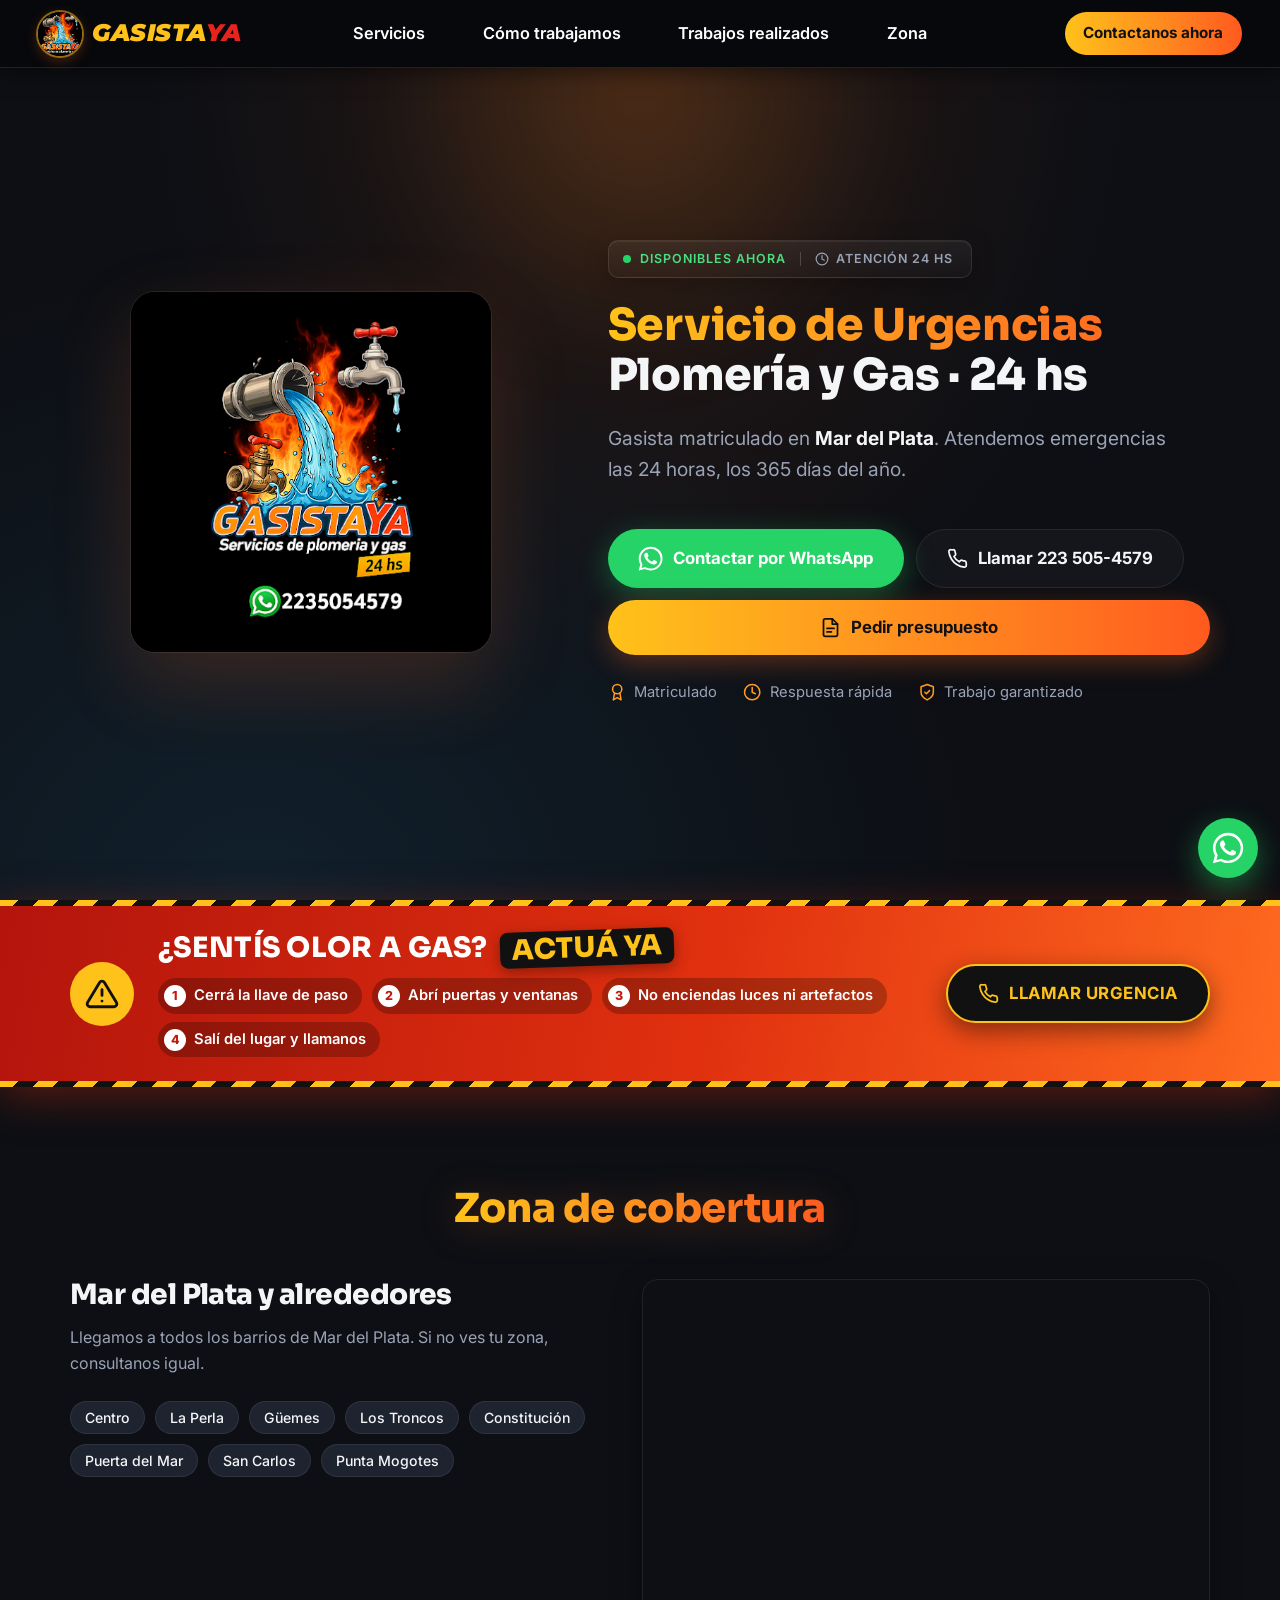
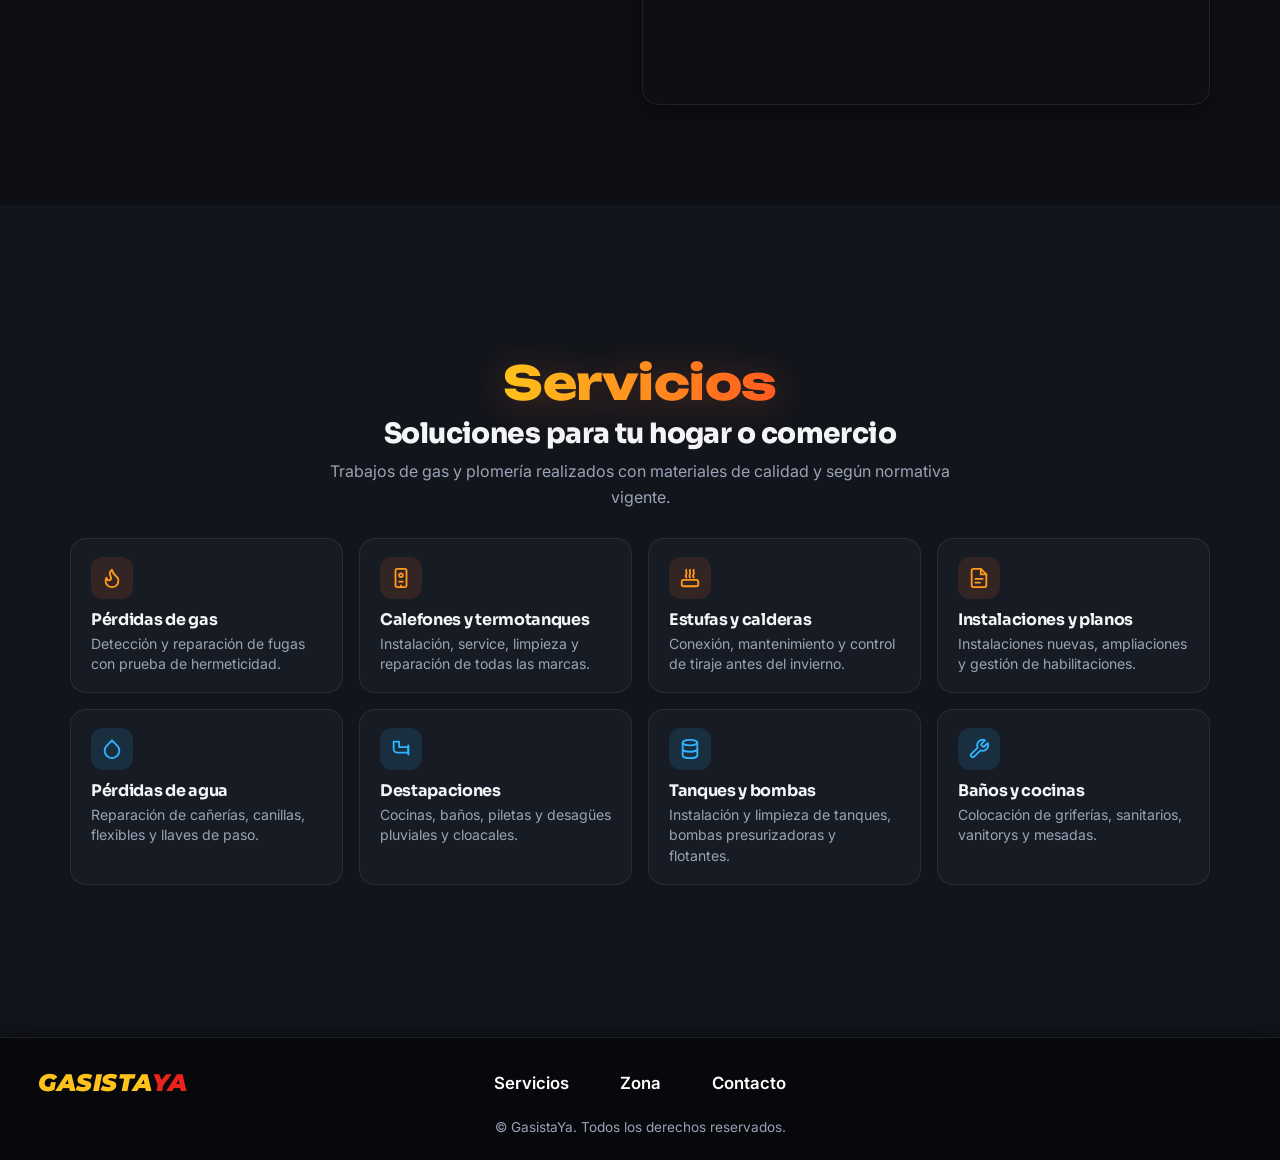
==== index.html @ 78ff7176 "Sitio web de GasistaYa Páginas: inicio, cómo trabajamos, trabajos realizados y presupuesto.  Co-Auth" ====
<!DOCTYPE html>
<html lang="es-AR" class="no-js">
<head>
  <meta charset="UTF-8" />
  <meta name="viewport" content="width=device-width, initial-scale=1.0" />
  <title>GasistaYa · Plomería y Gas 24 hs en Mar del Plata</title>
  <meta name="description" content="GasistaYa: gasista matriculado y plomero de urgencia en Mar del Plata y zona. Atención 24 horas, los 365 días del año. Escribinos por WhatsApp al 223 505-4579." />
  <meta name="theme-color" content="#0d0f14" />

  <!-- Open Graph (vista previa al compartir el link) -->
  <meta property="og:title" content="GasistaYa · Plomería y Gas 24 hs" />
  <meta property="og:description" content="Urgencias de plomería y gas en Mar del Plata. Atención 24 hs." />
  <meta property="og:image" content="logo-gasistaya.webp" />
  <meta property="og:type" content="website" />

  <link rel="icon" type="image/webp" href="logo-gasistaya.webp" />
  <link rel="preconnect" href="https://fonts.googleapis.com" />
  <link rel="preconnect" href="https://fonts.gstatic.com" crossorigin />
  <link href="https://fonts.googleapis.com/css2?family=Inter:wght@400;500;600;700&family=Montserrat:wght@800;900&family=Sora:wght@600;700;800&family=Unbounded:wght@700;800&display=swap" rel="stylesheet" />
  <link rel="stylesheet" href="styles.css" />

  <!-- Datos estructurados para Google (negocio local) -->
  <script type="application/ld+json">
  {
    "@context": "https://schema.org",
    "@type": "Plumber",
    "name": "GasistaYa",
    "description": "Servicios de plomería y gas 24 hs en Mar del Plata y zona.",
    "telephone": "+54 9 223 505-4579",
    "areaServed": "Mar del Plata",
    "address": { "@type": "PostalAddress", "addressLocality": "Mar del Plata", "addressRegion": "Buenos Aires", "addressCountry": "AR" },
    "openingHoursSpecification": {
      "@type": "OpeningHoursSpecification",
      "dayOfWeek": ["Monday","Tuesday","Wednesday","Thursday","Friday","Saturday","Sunday"],
      "opens": "00:00", "closes": "23:59"
    }
  }
  </script>
</head>
<body>

  <!-- ============ HEADER ============ -->
  <header class="header" id="header">
    <div class="header__inner">
      <a href="#inicio" class="brand" aria-label="GasistaYa, ir al inicio">
        <span class="brand__logo"><img src="logo-gasistaya.webp" alt="" width="44" height="44" /></span>
        <span class="brand__name">GASISTA<span>YA</span></span>
      </a>

      <nav class="nav" id="nav" aria-label="Navegación principal">
        <a href="#servicios">Servicios</a>
        <a href="como-trabajamos.html">Cómo trabajamos</a>
        <a href="trabajos-realizados.html">Trabajos realizados</a>
        <a href="#zona">Zona</a>
        <a href="presupuesto.html" class="nav__cta nav__cta--mobile">Contactanos ahora</a>
      </nav>

      <a href="presupuesto.html" class="nav__cta header__cta">Contactanos ahora</a>

      <button class="menu-toggle" id="menuToggle" aria-label="Abrir menú" aria-expanded="false" aria-controls="nav">
        <span></span><span></span><span></span>
      </button>
    </div>
  </header>

  <main>
    <!-- ============ HERO ============ -->
    <section class="hero" id="inicio">
      <div class="hero__glow" aria-hidden="true"></div>
      <div class="container hero__inner">
        <div class="hero__logo">
          <img src="logo-gasistaya.webp" alt="Logo de GasistaYa – Servicios de plomería y gas 24 hs" width="400" height="400"
               onerror="this.parentElement.classList.add('hero__logo--fallback'); this.remove();" />
          <div class="hero__logo-text" aria-hidden="true">GASISTA<span>YA</span><small>Plomería y gas · 24 hs</small></div>
        </div>

        <div class="hero__content">
          <span class="status" id="status">
            <span class="status__live">
              <span class="status__dot"></span>
              <span id="statusText">Disponibles ahora</span>
            </span>
            <span class="status__sep" aria-hidden="true"></span>
            <span class="status__info">
              <svg class="status__icon" viewBox="0 0 24 24" aria-hidden="true"><use href="#i-clock"/></svg>
              <span id="statusSub">Atención 24 hs</span>
            </span>
          </span>

          <h1 class="hero__title">
            <span class="gradient-text">Servicio de Urgencias</span>
            Plomería y Gas · 24 hs
          </h1>

          <p class="hero__subtitle">
            Gasista matriculado en <strong>Mar del Plata</strong>. Atendemos emergencias
            las 24 horas, los 365 días del año.
          </p>

          <div class="hero__actions">
            <a class="btn btn--whatsapp js-wa" data-msg="Hola GasistaYa, necesito un servicio urgente." href="https://wa.me/5492235054579" target="_blank" rel="noopener">
              <svg class="icon" viewBox="0 0 24 24" aria-hidden="true"><use href="#i-whatsapp"/></svg>
              Contactar por WhatsApp
            </a>
            <a class="btn btn--ghost" href="tel:+5492235054579">
              <svg class="icon" viewBox="0 0 24 24" aria-hidden="true"><use href="#i-phone"/></svg>
              Llamar 223 505-4579
            </a>
            <a class="btn btn--quote" href="presupuesto.html">
              <svg class="icon" viewBox="0 0 24 24" aria-hidden="true"><use href="#i-doc"/></svg>
              Pedir presupuesto
            </a>
          </div>

          <ul class="trust">
            <li><svg class="icon" viewBox="0 0 24 24" aria-hidden="true"><use href="#i-badge"/></svg> Matriculado</li>
            <li><svg class="icon" viewBox="0 0 24 24" aria-hidden="true"><use href="#i-clock"/></svg> Respuesta rápida</li>
            <li><svg class="icon" viewBox="0 0 24 24" aria-hidden="true"><use href="#i-shield"/></svg> Trabajo garantizado</li>
          </ul>
        </div>
      </div>
    </section>

    <!-- ============ ALERTA DE GAS ============ -->
    <section class="alert-band" aria-labelledby="alertTitle">
      <div class="container alert-band__inner">
        <div class="alert-band__icon" aria-hidden="true">
          <svg class="icon" viewBox="0 0 24 24"><use href="#i-alert"/></svg>
        </div>

        <div class="alert-band__body">
          <h2 class="alert-band__title" id="alertTitle">¿Sentís olor a gas? <span class="alert-band__highlight">Actuá ya</span></h2>
          <ol class="alert-band__steps">
            <li><span>1</span>Cerrá la llave de paso</li>
            <li><span>2</span>Abrí puertas y ventanas</li>
            <li><span>3</span>No enciendas luces ni artefactos</li>
            <li><span>4</span>Salí del lugar y llamanos</li>
          </ol>
        </div>

        <a class="btn alert-band__btn" href="tel:+5492235054579">
          <svg class="icon" viewBox="0 0 24 24" aria-hidden="true"><use href="#i-phone"/></svg>
          Llamar urgencia
        </a>
      </div>
    </section>

    <!-- ============ ZONA ============ -->
    <section class="section" id="zona">
      <div class="container zona">
        <h2 class="eyebrow section-title zona__title reveal">Zona de cobertura</h2>
        <div class="zona__text reveal">
          <h2>Mar del Plata y alrededores</h2>
          <p>Llegamos a todos los barrios de Mar del Plata. Si no ves tu zona, consultanos igual.</p>
          <ul class="tags" id="zonaTags" aria-label="Elegí un barrio para verlo en el mapa">
            <li><button type="button" class="tag" data-q="Centro, Mar del Plata" data-z="15">Centro</button></li>
            <li><button type="button" class="tag" data-q="La Perla, Mar del Plata" data-z="15">La Perla</button></li>
            <li><button type="button" class="tag" data-q="Güemes, Mar del Plata" data-z="15">Güemes</button></li>
            <li><button type="button" class="tag" data-q="Los Troncos, Mar del Plata" data-z="15">Los Troncos</button></li>
            <li><button type="button" class="tag" data-q="Constitución, Mar del Plata" data-z="15">Constitución</button></li>
            <li><button type="button" class="tag" data-q="Puerta del Mar, Mar del Plata" data-z="15">Puerta del Mar</button></li>
            <li><button type="button" class="tag" data-q="San Carlos, Mar del Plata" data-z="15">San Carlos</button></li>
            <li><button type="button" class="tag" data-q="Punta Mogotes, Mar del Plata" data-z="15">Punta Mogotes</button></li>
          </ul>
        </div>
        <div class="zona__map reveal">
          <iframe
            id="zonaMap"
            title="Mapa de Mar del Plata"
            src="https://www.google.com/maps?q=Mar+del+Plata,+Buenos+Aires&z=12&output=embed"
            loading="lazy" referrerpolicy="no-referrer-when-downgrade"></iframe>
        </div>
      </div>
    </section>

    <!-- ============ SERVICIOS ============ -->
    <section class="section section--alt" id="servicios">
      <div class="container">
        <header class="section__head reveal">
          <span class="eyebrow section-title">Servicios</span>
          <h2>Soluciones para tu hogar o comercio</h2>
          <p>Trabajos de gas y plomería realizados con materiales de calidad y según normativa vigente.</p>
        </header>

        <div class="grid grid--services">
          <article class="card reveal">
            <div class="card__icon card__icon--fire"><svg class="icon" viewBox="0 0 24 24"><use href="#i-flame"/></svg></div>
            <h3>Pérdidas de gas</h3>
            <p>Detección y reparación de fugas con prueba de hermeticidad.</p>
          </article>
          <article class="card reveal">
            <div class="card__icon card__icon--fire"><svg class="icon" viewBox="0 0 24 24"><use href="#i-heater"/></svg></div>
            <h3>Calefones y termotanques</h3>
            <p>Instalación, service, limpieza y reparación de todas las marcas.</p>
          </article>
          <article class="card reveal">
            <div class="card__icon card__icon--fire"><svg class="icon" viewBox="0 0 24 24"><use href="#i-heat"/></svg></div>
            <h3>Estufas y calderas</h3>
            <p>Conexión, mantenimiento y control de tiraje antes del invierno.</p>
          </article>
          <article class="card reveal">
            <div class="card__icon card__icon--fire"><svg class="icon" viewBox="0 0 24 24"><use href="#i-doc"/></svg></div>
            <h3>Instalaciones y planos</h3>
            <p>Instalaciones nuevas, ampliaciones y gestión de habilitaciones.</p>
          </article>
          <article class="card reveal">
            <div class="card__icon card__icon--water"><svg class="icon" viewBox="0 0 24 24"><use href="#i-drop"/></svg></div>
            <h3>Pérdidas de agua</h3>
            <p>Reparación de cañerías, canillas, flexibles y llaves de paso.</p>
          </article>
          <article class="card reveal">
            <div class="card__icon card__icon--water"><svg class="icon" viewBox="0 0 24 24"><use href="#i-pipe"/></svg></div>
            <h3>Destapaciones</h3>
            <p>Cocinas, baños, piletas y desagües pluviales y cloacales.</p>
          </article>
          <article class="card reveal">
            <div class="card__icon card__icon--water"><svg class="icon" viewBox="0 0 24 24"><use href="#i-tank"/></svg></div>
            <h3>Tanques y bombas</h3>
            <p>Instalación y limpieza de tanques, bombas presurizadoras y flotantes.</p>
          </article>
          <article class="card reveal">
            <div class="card__icon card__icon--water"><svg class="icon" viewBox="0 0 24 24"><use href="#i-wrench"/></svg></div>
            <h3>Baños y cocinas</h3>
            <p>Colocación de griferías, sanitarios, vanitorys y mesadas.</p>
          </article>
        </div>
      </div>
    </section>

  </main>

  <!-- ============ FOOTER ============ -->
  <footer class="footer">
    <div class="footer__inner">
      <span class="brand__name footer__brand">GASISTA<span>YA</span></span>
      <nav class="footer__nav" aria-label="Enlaces del pie">
        <a href="#servicios">Servicios</a>
        <a href="#zona">Zona</a>
        <a href="presupuesto.html">Contacto</a>
      </nav>
      <p class="footer__copy">© <span id="year"></span> GasistaYa. Todos los derechos reservados.</p>
    </div>
  </footer>

  <!-- Botón flotante -->
  <a class="wa-float js-wa" href="https://wa.me/5492235054579" target="_blank" rel="noopener" aria-label="Escribir por WhatsApp">
    <svg viewBox="0 0 24 24" aria-hidden="true"><use href="#i-whatsapp"/></svg>
  </a>

  <!-- ============ ÍCONOS SVG ============ -->
  <svg xmlns="http://www.w3.org/2000/svg" style="display:none">
    <symbol id="i-whatsapp" viewBox="0 0 24 24"><path fill="currentColor" d="M17.47 14.38c-.3-.15-1.76-.87-2.03-.97-.27-.1-.47-.15-.67.15-.2.3-.77.97-.94 1.17-.17.2-.35.22-.65.07-.3-.15-1.26-.46-2.4-1.48-.89-.79-1.49-1.77-1.66-2.07-.17-.3-.02-.46.13-.61.13-.13.3-.35.45-.52.15-.17.2-.3.3-.5.1-.2.05-.37-.02-.52-.08-.15-.67-1.62-.92-2.22-.24-.58-.49-.5-.67-.51h-.57c-.2 0-.52.07-.8.37-.27.3-1.04 1.02-1.04 2.48s1.07 2.88 1.21 3.08c.15.2 2.1 3.2 5.08 4.49.71.31 1.26.49 1.69.63.71.22 1.36.19 1.87.12.57-.09 1.76-.72 2-1.41.25-.7.25-1.29.17-1.41-.07-.13-.27-.2-.57-.35M12.05 21.5h-.01a9.4 9.4 0 0 1-4.8-1.32l-.34-.2-3.57.94.95-3.48-.22-.36a9.4 9.4 0 0 1-1.45-5.02c0-5.2 4.24-9.44 9.45-9.44a9.4 9.4 0 0 1 9.44 9.45c0 5.2-4.24 9.44-9.45 9.44M20.08 3.92A11.27 11.27 0 0 0 12.05.6C5.8.6.7 5.7.7 11.95c0 2 .52 3.95 1.52 5.67L.6 23.4l5.9-1.55a11.33 11.33 0 0 0 5.54 1.41h.01c6.25 0 11.34-5.09 11.35-11.35 0-3.03-1.18-5.88-3.32-8.02"/></symbol>
    <symbol id="i-phone" viewBox="0 0 24 24"><path fill="none" stroke="currentColor" stroke-width="2" stroke-linecap="round" stroke-linejoin="round" d="M22 16.9v3a2 2 0 0 1-2.2 2 19.8 19.8 0 0 1-8.6-3.1 19.5 19.5 0 0 1-6-6A19.8 19.8 0 0 1 2.1 4.2 2 2 0 0 1 4.1 2h3a2 2 0 0 1 2 1.7c.1.9.4 1.8.7 2.7a2 2 0 0 1-.5 2.1L8 9.8a16 16 0 0 0 6 6l1.3-1.3a2 2 0 0 1 2.1-.4c.9.3 1.8.6 2.7.7a2 2 0 0 1 1.7 2z"/></symbol>
    <symbol id="i-clock" viewBox="0 0 24 24"><g fill="none" stroke="currentColor" stroke-width="2" stroke-linecap="round"><circle cx="12" cy="12" r="10"/><path d="M12 6v6l4 2"/></g></symbol>
    <symbol id="i-badge" viewBox="0 0 24 24"><g fill="none" stroke="currentColor" stroke-width="2" stroke-linecap="round" stroke-linejoin="round"><circle cx="12" cy="8" r="6"/><path d="M15.5 13 17 22l-5-3-5 3 1.5-9"/></g></symbol>
    <symbol id="i-shield" viewBox="0 0 24 24"><g fill="none" stroke="currentColor" stroke-width="2" stroke-linecap="round" stroke-linejoin="round"><path d="M12 22s8-4 8-10V5l-8-3-8 3v7c0 6 8 10 8 10z"/><path d="m9 12 2 2 4-4"/></g></symbol>
    <symbol id="i-alert" viewBox="0 0 24 24"><g fill="none" stroke="currentColor" stroke-width="2" stroke-linecap="round" stroke-linejoin="round"><path d="M10.3 3.9 1.8 18a2 2 0 0 0 1.7 3h17a2 2 0 0 0 1.7-3L13.7 3.9a2 2 0 0 0-3.4 0z"/><path d="M12 9v4M12 17h.01"/></g></symbol>
    <symbol id="i-flame" viewBox="0 0 24 24"><path fill="none" stroke="currentColor" stroke-width="2" stroke-linecap="round" stroke-linejoin="round" d="M8.5 14.5A2.5 2.5 0 0 0 11 12c0-1.4-.5-2-1-3-1.1-2.1-.2-4 2-6 .5 2.5 2 4.9 4 6.5 2 1.6 3 3.5 3 5.5a7 7 0 1 1-14 0c0-1.2.4-2.3 1-3.3.3 1.6 1.1 2.8 2.5 2.8z"/></symbol>
    <symbol id="i-heater" viewBox="0 0 24 24"><g fill="none" stroke="currentColor" stroke-width="2" stroke-linecap="round" stroke-linejoin="round"><rect x="6" y="2" width="12" height="20" rx="2"/><circle cx="12" cy="9" r="2"/><path d="M10 16h4M12 22v-2"/></g></symbol>
    <symbol id="i-heat" viewBox="0 0 24 24"><g fill="none" stroke="currentColor" stroke-width="2" stroke-linecap="round" stroke-linejoin="round"><path d="M8 3c-1 1.5 1 3 0 4.5S7 10 8 11.5M12 3c-1 1.5 1 3 0 4.5S11 10 12 11.5M16 3c-1 1.5 1 3 0 4.5S15 10 16 11.5"/><rect x="3" y="14" width="18" height="7" rx="2"/></g></symbol>
    <symbol id="i-doc" viewBox="0 0 24 24"><g fill="none" stroke="currentColor" stroke-width="2" stroke-linecap="round" stroke-linejoin="round"><path d="M14 2H6a2 2 0 0 0-2 2v16a2 2 0 0 0 2 2h12a2 2 0 0 0 2-2V8z"/><path d="M14 2v6h6M8 13h8M8 17h5"/></g></symbol>
    <symbol id="i-drop" viewBox="0 0 24 24"><path fill="none" stroke="currentColor" stroke-width="2" stroke-linecap="round" stroke-linejoin="round" d="M12 2.7 6.3 8.3a8 8 0 1 0 11.4 0z"/></symbol>
    <symbol id="i-pipe" viewBox="0 0 24 24"><g fill="none" stroke="currentColor" stroke-width="2" stroke-linecap="round" stroke-linejoin="round"><path d="M4 4h6v6h10v6H8a4 4 0 0 1-4-4z"/><path d="M20 8v10"/></g></symbol>
    <symbol id="i-tank" viewBox="0 0 24 24"><g fill="none" stroke="currentColor" stroke-width="2" stroke-linecap="round" stroke-linejoin="round"><ellipse cx="12" cy="5" rx="8" ry="3"/><path d="M4 5v14c0 1.7 3.6 3 8 3s8-1.3 8-3V5M4 12c0 1.7 3.6 3 8 3s8-1.3 8-3"/></g></symbol>
    <symbol id="i-wrench" viewBox="0 0 24 24"><path fill="none" stroke="currentColor" stroke-width="2" stroke-linecap="round" stroke-linejoin="round" d="M14.7 6.3a1 1 0 0 0 0 1.4l1.6 1.6a1 1 0 0 0 1.4 0l3.8-3.8a6 6 0 0 1-7.9 7.9l-6.9 6.9a2.1 2.1 0 0 1-3-3l6.9-6.9a6 6 0 0 1 7.9-7.9z"/></symbol>
    <symbol id="i-pin" viewBox="0 0 24 24"><g fill="none" stroke="currentColor" stroke-width="2" stroke-linecap="round" stroke-linejoin="round"><path d="M20 10c0 6-8 12-8 12s-8-6-8-12a8 8 0 0 1 16 0z"/><circle cx="12" cy="10" r="3"/></g></symbol>
  </svg>

  <script src="script.js"></script>
</body>
</html>
---- styles.css ----
/* =========================================================
   GasistaYa · Estilos
   ========================================================= */

:root {
  --bg: #0d0f14;
  --bg-alt: #12151c;
  --bg-deep: #07080b;  /* header, footer y menú mobile */
  --surface: #171b24;
  --surface-2: #1e2330;
  --border: rgba(255, 255, 255, 0.08);

  --text: #f4f5f7;
  --muted: #9aa3b5;

  --orange: #ff9a1f;
  --orange-2: #ff5a1f;
  --blue: #2fb4ff;
  --green: #25d366;
  --green-dark: #1ebe57;
  --yellow: #ffc21a;
  --red: #e8231b;

  --gradient-fire: linear-gradient(90deg, var(--yellow) 0%, var(--orange) 40%, var(--orange-2) 100%);

  --radius: 16px;
  --radius-sm: 10px;
  --shadow: 0 10px 30px rgba(0, 0, 0, 0.35);
  --header-h: 68px;

  --font: "Inter", system-ui, -apple-system, "Segoe UI", Roboto, sans-serif;
  --font-display: "Montserrat", "Inter", sans-serif; /* solo para el nombre de la marca */
  --font-heading: "Sora", "Inter", sans-serif;       /* todos los títulos */
  --font-section: "Unbounded", "Sora", sans-serif;  /* títulos de sección grandes */
}

*,
*::before,
*::after { box-sizing: border-box; }

html { scroll-behavior: smooth; scroll-padding-top: var(--header-h); }

body {
  margin: 0;
  font-family: var(--font);
  font-size: 16px;
  line-height: 1.6;
  color: var(--text);
  background: var(--bg);
  -webkit-font-smoothing: antialiased;
  overflow-x: hidden;
}

img { max-width: 100%; display: block; }
a { color: inherit; text-decoration: none; }
h1, h2, h3 { font-family: var(--font-heading); line-height: 1.15; margin: 0 0 .5em; letter-spacing: -.02em; }
p { margin: 0 0 1em; }

.container { width: min(1140px, 100% - 32px); margin-inline: auto; }

.icon { width: 1.25em; height: 1.25em; flex-shrink: 0; }

.gradient-text {
  background: var(--gradient-fire);
  -webkit-background-clip: text;
  background-clip: text;
  color: transparent;
}

/* ---------- Botones ---------- */
.btn {
  display: inline-flex;
  align-items: center;
  justify-content: center;
  gap: .6em;
  padding: 1em 1.8em;
  border-radius: 999px;
  border: 0;
  font: 700 1.05rem/1 var(--font);
  cursor: pointer;
  transition: transform .2s ease, box-shadow .2s ease, background .2s ease;
}
.btn:hover { transform: translateY(-2px); }
.btn:focus-visible { outline: 3px solid var(--orange); outline-offset: 3px; }

.btn--whatsapp {
  background: var(--green);
  color: #fff;
  box-shadow: 0 0 0 0 rgba(37, 211, 102, .5), 0 8px 30px rgba(37, 211, 102, .35);
}
.btn--whatsapp:hover { background: var(--green-dark); box-shadow: 0 10px 36px rgba(37, 211, 102, .5); }
.btn--whatsapp .icon { width: 1.5em; height: 1.5em; }

.btn--ghost {
  background: rgba(255, 255, 255, .03);
  color: var(--text);
  border: 1.5px solid var(--border);
}
.btn--ghost:hover { border-color: var(--orange); color: var(--orange); }

.btn--block { width: 100%; }

/* ---------- Header ---------- */
.header {
  position: fixed;
  inset: 0 0 auto 0;
  height: var(--header-h);
  z-index: 50;
  background: var(--bg-deep);
  border-bottom: 1px solid rgba(255, 255, 255, .1);
  box-shadow: 0 4px 20px rgba(0, 0, 0, .5);
  transition: background .3s ease, box-shadow .3s ease;
}
.header.is-scrolled {
  background: rgba(7, 8, 11, .92);
  backdrop-filter: blur(12px);
  box-shadow: 0 6px 24px rgba(0, 0, 0, .6);
}
.header__inner {
  height: 100%;
  padding-inline: clamp(16px, 3vw, 40px);
  display: grid;
  grid-template-columns: 1fr auto 1fr;
  align-items: center;
  gap: 24px;
}
.brand { justify-self: start; display: inline-flex; align-items: center; gap: 10px; }
.brand__logo {
  width: 44px; height: 44px;
  flex-shrink: 0;
  border-radius: 50%;
  overflow: hidden;
  background: #000;
  box-shadow: 0 0 0 2px rgba(255, 194, 26, .5), 0 4px 14px rgba(255, 106, 31, .3);
}
.brand__logo img {
  width: 100%; height: 100%;
  object-fit: cover;
  /* Acerca la ilustración (canillas y fuego) para que se distinga en tamaño chico */
  transform: scale(1.6);
  transform-origin: 50% 38%;
}

.brand__name {
  font-family: var(--font-display);
  font-weight: 900;
  font-style: italic;
  font-size: 1.5rem;
  letter-spacing: .5px;
  color: var(--yellow);
}
.brand__name span { color: var(--red); }

.nav { display: flex; align-items: center; gap: clamp(32px, 4.5vw, 64px); }
.nav a {
  position: relative;
  padding: 6px 0;
  font-weight: 600;
  font-size: 1.02rem;
  color: #fff;
  transition: color .3s ease, transform .3s ease, text-shadow .3s ease;
}
/* Subrayado con el degradé del logo que crece desde el centro */
.nav a:not(.nav__cta)::after {
  content: "";
  position: absolute;
  left: 0; right: 0; bottom: -4px;
  height: 3px;
  border-radius: 3px;
  background: var(--gradient-fire);
  box-shadow: 0 0 10px rgba(255, 140, 30, .7);
  transform: scaleX(0);
  transform-origin: center;
  transition: transform .35s cubic-bezier(.65, 0, .35, 1);
}
.nav a:not(.nav__cta):hover,
.nav a.is-active {
  color: var(--orange);
  transform: translateY(-2px);
  text-shadow: 0 0 14px rgba(255, 154, 31, .45);
}
.nav a:not(.nav__cta):hover::after,
.nav a.is-active::after { transform: scaleX(1); }
.nav__cta {
  color: #111;
  background: var(--gradient-fire);
  padding: .6em 1.2em;
  border-radius: 999px;
  font-weight: 700;
}
.nav__cta:hover { filter: brightness(1.08); }
.nav a.nav__cta, .nav a.nav__cta:hover { color: #111; }
.header__cta { justify-self: end; font-size: .95rem; white-space: nowrap; }
.nav .nav__cta--mobile { display: none; }

.menu-toggle {
  display: none;
  width: 44px; height: 44px;
  background: none; border: 0; cursor: pointer;
  flex-direction: column; justify-content: center; gap: 6px;
  padding: 10px;
}
.menu-toggle span {
  display: block; height: 2px; width: 100%;
  background: var(--text); border-radius: 2px;
  transition: transform .3s, opacity .3s;
}
.menu-toggle[aria-expanded="true"] span:nth-child(1) { transform: translateY(8px) rotate(45deg); }
.menu-toggle[aria-expanded="true"] span:nth-child(2) { opacity: 0; }
.menu-toggle[aria-expanded="true"] span:nth-child(3) { transform: translateY(-8px) rotate(-45deg); }

/* ---------- Hero ---------- */
.hero {
  position: relative;
  min-height: 100vh;
  min-height: 100svh;
  display: flex;
  align-items: center;
  padding: calc(var(--header-h) + 24px) 0 48px;
  overflow: hidden;
  background:
    radial-gradient(ellipse at 20% 100%, rgba(47, 180, 255, .10), transparent 50%),
    radial-gradient(ellipse at 50% 0%, rgba(255, 106, 31, .12), transparent 55%),
    var(--bg);
}
.hero__glow {
  position: absolute;
  width: 600px; height: 600px;
  top: -200px; left: 50%;
  transform: translateX(-50%);
  background: radial-gradient(circle, rgba(255, 140, 30, .18), transparent 65%);
  filter: blur(40px);
  pointer-events: none;
}
.hero__inner {
  position: relative;
  display: grid;
  grid-template-columns: 1fr 1.25fr;
  align-items: center;
  gap: 56px;
}

.hero__logo {
  position: relative;
  aspect-ratio: 1;
  max-width: 360px;
  width: 100%;
  justify-self: center;
  border-radius: 24px;
  overflow: hidden;
  background: #000;
  box-shadow: 0 30px 80px rgba(255, 106, 31, .18), 0 0 0 1px var(--border);
  animation: float 6s ease-in-out infinite;
}
.hero__logo img { width: 100%; height: 100%; object-fit: cover; }
.hero__logo-text { display: none; }
.hero__logo--fallback .hero__logo-text {
  display: flex; flex-direction: column; align-items: center; justify-content: center;
  height: 100%;
  font: 900 italic clamp(2.2rem, 5vw, 3.2rem)/1 var(--font-display);
  color: var(--yellow);
}
.hero__logo-text span { color: var(--red); }
.hero__logo-text small {
  margin-top: 14px;
  font: 600 1rem var(--font);
  color: var(--muted);
}

@keyframes float {
  0%, 100% { transform: translateY(0); }
  50% { transform: translateY(-10px); }
}

.status {
  display: inline-flex; align-items: center; gap: 14px;
  padding: 8px 18px 8px 14px;
  border-radius: 10px;
  background: linear-gradient(180deg, rgba(255, 255, 255, .06), rgba(255, 255, 255, .02));
  border: 1px solid rgba(255, 255, 255, .1);
  box-shadow: inset 0 1px 0 rgba(255, 255, 255, .06), 0 8px 24px rgba(0, 0, 0, .25);
  backdrop-filter: blur(8px);
  -webkit-backdrop-filter: blur(8px);
  font-size: .78rem; font-weight: 600;
  letter-spacing: .08em; text-transform: uppercase;
  margin-bottom: 22px;
  position: relative;
  overflow: hidden;
  isolation: isolate;
  animation: status-in .7s cubic-bezier(.2, .8, .2, 1) both, status-glow 3s ease-in-out 1s infinite;
}
/* Brillo que cruza la etiqueta cada pocos segundos */
.status::before {
  content: "";
  position: absolute; inset: 0;
  z-index: -1;
  background: linear-gradient(110deg, transparent 30%, rgba(74, 222, 128, .28) 50%, transparent 70%);
  transform: translateX(-120%);
  animation: status-shine 3.5s ease-in-out 1.2s infinite;
}
@keyframes status-in {
  from { opacity: 0; transform: translateY(-10px) scale(.96); }
  to   { opacity: 1; transform: none; }
}
@keyframes status-shine {
  0%        { transform: translateX(-120%); }
  45%, 100% { transform: translateX(120%); }
}
@keyframes status-glow {
  0%, 100% { border-color: rgba(255, 255, 255, .1); box-shadow: inset 0 1px 0 rgba(255, 255, 255, .06), 0 8px 24px rgba(0, 0, 0, .25); }
  50%      { border-color: rgba(74, 222, 128, .55); box-shadow: inset 0 1px 0 rgba(255, 255, 255, .06), 0 8px 24px rgba(0, 0, 0, .25), 0 0 22px rgba(37, 211, 102, .3); }
}
.status__live { display: inline-flex; align-items: center; gap: 9px; color: #4ade80; }
.status__sep { width: 1px; height: 14px; background: rgba(255, 255, 255, .18); }
.status__info { display: inline-flex; align-items: center; gap: 7px; color: var(--muted); }
.status__icon { width: 14px; height: 14px; }
@media (max-width: 480px) {
  .status { flex-wrap: wrap; gap: 6px 12px; letter-spacing: .05em; }
}
.status__dot {
  width: 8px; height: 8px; border-radius: 50%;
  background: var(--green);
  box-shadow: 0 0 0 0 rgba(37, 211, 102, .7);
  animation: pulse 2s infinite;
}
@keyframes pulse {
  0%   { box-shadow: 0 0 0 0 rgba(37, 211, 102, .7); }
  70%  { box-shadow: 0 0 0 10px rgba(37, 211, 102, 0); }
  100% { box-shadow: 0 0 0 0 rgba(37, 211, 102, 0); }
}

.hero__title {
  font-family: var(--font-heading);
  font-weight: 900;
  font-size: clamp(1.75rem, 3.6vw, 2.75rem);
  letter-spacing: -.3px;
}
.hero__title .gradient-text { display: block; }

.hero__subtitle {
  font-size: clamp(1.05rem, 1.6vw, 1.2rem);
  color: var(--muted);
  max-width: 560px;
}
.hero__subtitle strong { color: var(--text); }

.hero__actions { display: inline-flex; flex-wrap: wrap; gap: 12px; margin: 26px 0; }
.hero__actions .btn--quote { flex-basis: 100%; }
.btn--quote { background: var(--gradient-fire); color: #111; box-shadow: 0 8px 26px rgba(255, 106, 31, .3); }
.btn--quote:hover { filter: brightness(1.08); }

.trust {
  list-style: none; padding: 0; margin: 0;
  display: flex; flex-wrap: wrap; gap: 10px 26px;
  color: var(--muted); font-size: .92rem;
}
.trust li { display: inline-flex; align-items: center; gap: 8px; }
.trust .icon { color: var(--orange); }

/* ---------- Banda alerta ---------- */
.alert-band {
  position: relative;
  background: linear-gradient(100deg, #b3140c 0%, #e0300f 55%, #ff6a1f 100%);
  box-shadow: 0 10px 40px rgba(224, 48, 15, .35);
  overflow: hidden;
}
/* Franjas de advertencia arriba y abajo */
.alert-band::before,
.alert-band::after {
  content: "";
  position: absolute; left: 0; right: 0;
  height: 6px;
  background: repeating-linear-gradient(-45deg, var(--yellow) 0 14px, #111 14px 28px);
}
.alert-band::before { top: 0; }
.alert-band::after { bottom: 0; }

.alert-band__inner {
  display: flex; align-items: center; gap: 24px;
  padding-block: 30px;
}
.alert-band__icon {
  flex-shrink: 0;
  width: 64px; height: 64px;
  display: grid; place-items: center;
  border-radius: 50%;
  background: var(--yellow);
  color: #111;
  animation: alert-pulse 1.8s infinite;
}
.alert-band__icon .icon { width: 34px; height: 34px; }
@keyframes alert-pulse {
  0%   { box-shadow: 0 0 0 0 rgba(255, 194, 26, .8); }
  70%  { box-shadow: 0 0 0 16px rgba(255, 194, 26, 0); }
  100% { box-shadow: 0 0 0 0 rgba(255, 194, 26, 0); }
}

.alert-band__body { flex: 1; }
.alert-band__title {
  font: 900 clamp(1.3rem, 2.4vw, 1.75rem)/1.15 var(--font-heading);
  color: #fff;
  margin-bottom: 12px;
  text-transform: uppercase;
  letter-spacing: .3px;
}
.alert-band__highlight {
  display: inline-block;
  margin-left: 6px;
  padding: 2px 12px;
  border-radius: 8px;
  background: #111;
  color: var(--yellow);
  transform: rotate(-2deg);
  box-shadow: 0 4px 14px rgba(0, 0, 0, .35);
}
.alert-band__steps {
  list-style: none; padding: 0; margin: 0;
  display: flex; flex-wrap: wrap; gap: 8px 10px;
}
.alert-band__steps li {
  display: inline-flex; align-items: center; gap: 8px;
  padding: 6px 14px 6px 6px;
  border-radius: 999px;
  background: rgba(0, 0, 0, .25);
  color: #fff;
  font-weight: 600;
  font-size: .92rem;
}
.alert-band__steps span {
  width: 22px; height: 22px;
  display: grid; place-items: center;
  border-radius: 50%;
  background: #fff;
  color: #c4190d;
  font-size: .78rem; font-weight: 800;
}

.alert-band__btn {
  flex-shrink: 0;
  background: #111;
  color: var(--yellow);
  border: 2px solid var(--yellow);
  text-transform: uppercase;
  letter-spacing: .5px;
  box-shadow: 0 8px 24px rgba(0, 0, 0, .45);
}
.alert-band__btn:hover { background: var(--yellow); color: #111; }

@media (max-width: 860px) {
  .alert-band__inner { flex-direction: column; text-align: center; }
  .alert-band__steps { justify-content: center; }
}

/* ---------- Secciones ---------- */
.section { padding: 100px 0; }
.section--alt { background: var(--bg-alt); }

.section__head { text-align: center; max-width: 640px; margin: 0 auto 56px; }
.section__head h2, .zona h2, .contact h2 {
  font-family: var(--font-heading);
  font-weight: 800;
  font-size: clamp(1.8rem, 3.4vw, 2.5rem);
}
.section__head p { color: var(--muted); }

.eyebrow {
  display: inline-block;
  font-family: var(--font-heading);
  font-size: .8rem; font-weight: 700;
  letter-spacing: 2px; text-transform: uppercase;
  color: var(--orange);
  margin-bottom: 12px;
}

/* Títulos de sección grandes con degradé: Zona de cobertura, Servicios, Cómo trabajamos, etc. */
.section-title {
  font-family: var(--font-section);
  font-size: clamp(1.9rem, 4vw, 2.9rem);
  font-weight: 800;
  line-height: 1.1;
  letter-spacing: -.01em;
  text-transform: none;
  background: var(--gradient-fire);
  -webkit-background-clip: text;
  background-clip: text;
  color: transparent;
  filter: drop-shadow(0 4px 18px rgba(255, 106, 31, .25));
}

/* Subtítulo que acompaña a cada .section-title */
#servicios .section__head h2,
.zona__text h2,
.page-contact h2,
.page-steps .section__head h2,
.soon h2 { font-size: clamp(1.35rem, 2.4vw, 1.75rem); }

/* ---------- Tarjetas de servicios ---------- */
.grid { display: grid; gap: 20px; }
.grid--services { grid-template-columns: repeat(4, 1fr); }

.card {
  background: var(--surface);
  border: 1px solid var(--border);
  border-radius: var(--radius);
  padding: 28px 24px;
  transition: transform .25s ease, border-color .25s ease, box-shadow .25s ease;
}
.card:hover {
  transform: translateY(-4px);
  border-color: rgba(255, 154, 31, .35);
  box-shadow: var(--shadow);
}
.card h3 { font-size: 1.1rem; }
.card p { color: var(--muted); font-size: .95rem; margin: 0; }

.card__icon {
  width: 52px; height: 52px;
  display: grid; place-items: center;
  border-radius: 14px;
  margin-bottom: 18px;
}
.card__icon .icon { width: 26px; height: 26px; }
.card__icon--fire  { background: rgba(255, 106, 31, .12); color: var(--orange); }
.card__icon--water { background: rgba(47, 180, 255, .12); color: var(--blue); }

/* ---------- Pasos ---------- */
.steps {
  list-style: none; padding: 0; margin: 0 0 56px;
  display: grid; grid-template-columns: repeat(3, 1fr); gap: 24px;
}
.step {
  position: relative;
  text-align: center;
  padding: 36px 24px 28px;
  background: var(--surface);
  border: 1px solid var(--border);
  border-radius: var(--radius);
}
.step__num {
  display: inline-grid; place-items: center;
  width: 54px; height: 54px;
  border-radius: 50%;
  background: var(--gradient-fire);
  color: #111;
  font: 900 1.4rem var(--font-heading);
  margin-bottom: 16px;
  box-shadow: 0 8px 24px rgba(255, 106, 31, .35);
}
.step h3 { font-size: 1.2rem; }
.step p { color: var(--muted); margin: 0; }

.features {
  display: grid; grid-template-columns: repeat(4, 1fr); gap: 20px;
}
.feature {
  padding: 22px;
  border-left: 3px solid var(--orange);
  background: rgba(255,255,255,.02);
  border-radius: 0 var(--radius-sm) var(--radius-sm) 0;
}
.feature strong {
  display: block;
  font: 800 1.3rem var(--font-heading);
  margin-bottom: 4px;
}
.feature span { color: var(--muted); font-size: .92rem; }

/* ---------- Zona ---------- */
.zona { display: grid; grid-template-columns: 1fr 1.1fr; gap: 28px 56px; align-items: start; }
.zona__text p { color: var(--muted); }
.zona .zona__title {
  grid-column: 1 / -1;
  justify-self: center;
  text-align: center;
  margin: 0 0 20px;
}
#servicios .eyebrow { margin-bottom: 14px; }
/* Al tocar "Servicios" en el menú, la sección entra completa en la pantalla */
@media (min-width: 861px) {
  #servicios {
    min-height: calc(100vh - var(--header-h));
    min-height: calc(100svh - var(--header-h));
    display: flex;
    align-items: center;
    padding: 32px 0;
  }
  #servicios .section__head { margin-bottom: 28px; }
  #servicios .eyebrow { margin-bottom: 10px; }
  #servicios .section__head h2 { margin-bottom: .3em; }
  #servicios .section__head p { margin: 0; }
  #servicios .grid { gap: 16px; }
  #servicios .card { padding: 18px 20px; }
  #servicios .card__icon { width: 42px; height: 42px; border-radius: 12px; margin-bottom: 12px; }
  #servicios .card__icon .icon { width: 22px; height: 22px; }
  #servicios .card h3 { font-size: 1rem; margin-bottom: 4px; }
  #servicios .card p { font-size: .88rem; line-height: 1.45; }
}
.tags { list-style: none; padding: 0; margin: 24px 0 0; display: flex; flex-wrap: wrap; gap: 10px; }
.tag {
  padding: 7px 14px;
  border-radius: 999px;
  background: var(--surface-2);
  border: 1px solid var(--border);
  color: var(--text);
  font: 500 .88rem var(--font);
  cursor: pointer;
  transition: background .2s, border-color .2s, color .2s, transform .2s;
}
.tag:hover { border-color: var(--orange); color: var(--orange); transform: translateY(-2px); }
.tag:focus-visible { outline: 2px solid var(--orange); outline-offset: 2px; }
.tag.is-active {
  background: var(--gradient-fire);
  border-color: transparent;
  color: #111;
  font-weight: 700;
}
.zona__map {
  border-radius: var(--radius);
  overflow: hidden;
  border: 1px solid var(--border);
  aspect-ratio: 4 / 3;
  box-shadow: var(--shadow);
}
.zona__map iframe {
  width: 100%; height: 100%; border: 0;
  filter: grayscale(.4) invert(.9) hue-rotate(180deg) contrast(.9);
}

/* ---------- Contacto ---------- */
.contact { display: grid; grid-template-columns: 1fr 1.1fr; gap: 56px; align-items: start; }
.contact__info p { color: var(--muted); }
.contact__list { list-style: none; padding: 0; margin: 28px 0 0; display: grid; gap: 16px; }
.contact__list li { display: flex; align-items: center; gap: 14px; }
.contact__list .icon {
  width: 42px; height: 42px; padding: 10px;
  border-radius: 12px;
  background: var(--surface-2);
  color: var(--orange);
}
.contact__list a:hover { color: var(--orange); }

.form {
  background: var(--surface);
  border: 1px solid var(--border);
  border-radius: var(--radius);
  padding: 32px;
  box-shadow: var(--shadow);
}
.form__row { display: grid; gap: 6px; margin-bottom: 18px; }
.form label { font-size: .9rem; font-weight: 600; }
.form input[type="text"],
.form select,
.form textarea {
  width: 100%;
  padding: 13px 14px;
  font: inherit;
  color: var(--text);
  background: var(--bg);
  border: 1px solid var(--border);
  border-radius: var(--radius-sm);
  transition: border-color .2s, box-shadow .2s;
}
.form select { appearance: none; background-image: linear-gradient(45deg, transparent 50%, var(--muted) 50%), linear-gradient(135deg, var(--muted) 50%, transparent 50%); background-position: calc(100% - 20px) 50%, calc(100% - 15px) 50%; background-size: 5px 5px; background-repeat: no-repeat; }
.form textarea { resize: vertical; min-height: 110px; }
.form input:focus, .form select:focus, .form textarea:focus {
  outline: none;
  border-color: var(--orange);
  box-shadow: 0 0 0 3px rgba(255, 154, 31, .2);
}
.form .is-invalid { border-color: #ff5a5a !important; }
.form .form__check { display: flex; align-items: center; gap: 10px; margin-bottom: 22px; cursor: pointer; font-weight: 500; }
.form__check input { width: 18px; height: 18px; accent-color: var(--orange); }
/* Casilla de urgencia destacada */
.form .form__check--urgent {
  gap: 12px;
  padding: 12px 14px;
  border-radius: var(--radius-sm);
  border: 1px solid rgba(255, 90, 60, .4);
  background: rgba(255, 90, 60, .08);
  transition: background .25s ease, border-color .25s ease, box-shadow .25s ease;
}
.form__check--urgent:hover { border-color: rgba(255, 90, 60, .7); background: rgba(255, 90, 60, .12); }
.form__check--urgent input { width: 20px; height: 20px; flex-shrink: 0; accent-color: #ff4d3a; cursor: pointer; }
.urgent__icon {
  display: grid; place-items: center;
  width: 34px; height: 34px; flex-shrink: 0;
  border-radius: 50%;
  background: rgba(255, 77, 58, .16);
  color: #ff6a4d;
}
.urgent__icon svg { width: 18px; height: 18px; }
.urgent__text { display: flex; flex-direction: column; line-height: 1.25; }
.urgent__text strong { font-size: 1rem; font-weight: 700; color: #fff; }
.urgent__text small { font-size: .8rem; font-weight: 500; color: var(--muted); }
.form__check--urgent:has(input:checked) {
  border-color: #ff4d3a;
  background: rgba(255, 77, 58, .16);
  box-shadow: 0 0 0 3px rgba(255, 77, 58, .15), 0 8px 24px rgba(255, 77, 58, .2);
}
.form__check--urgent:has(input:checked) .urgent__icon {
  background: #ff4d3a; color: #fff;
  animation: urgent-pulse 1.6s ease-in-out infinite;
}
@keyframes urgent-pulse {
  0%, 100% { box-shadow: 0 0 0 0 rgba(255, 77, 58, .6); }
  50%      { box-shadow: 0 0 0 8px rgba(255, 77, 58, 0); }
}
.form__error {
  color: #ff8a8a;
  background: rgba(255, 90, 90, .1);
  border: 1px solid rgba(255, 90, 90, .3);
  padding: 10px 14px;
  border-radius: var(--radius-sm);
  font-size: .9rem;
}

/* ---------- Páginas internas (ocupan una pantalla, contenido centrado) ---------- */
.page-contact,
.page-steps,
.page-soon {
  min-height: 100vh;
  min-height: 100svh;
  display: flex;
  align-items: center;
  padding: calc(var(--header-h) + 16px) 0 24px;
}
.page-steps .back-link,
.page-soon .back-link { margin: -40px 0 20px; }

/* Fila de botones centrada al pie de una página */
.cta-row {
  display: flex; flex-wrap: wrap; justify-content: center; gap: 14px;
  margin-top: 32px;
}

.back-link {
  display: flex;
  width: fit-content;
  align-items: center;
  gap: 8px;
  margin-bottom: 14px;
  padding: 8px 18px 8px 10px;
  border-radius: 999px;
  border: 1px solid rgba(255, 154, 31, .35);
  background: rgba(255, 154, 31, .08);
  color: #fff;
  font-size: .9rem;
  font-weight: 600;
  transition: background .25s, border-color .25s, color .25s, box-shadow .25s;
}
.back-link__icon {
  width: 26px; height: 26px;
  padding: 5px;
  border-radius: 50%;
  background: var(--gradient-fire);
  color: #111;
  transition: transform .25s ease;
}
.back-link:hover {
  border-color: var(--orange);
  background: rgba(255, 154, 31, .16);
  box-shadow: 0 6px 20px rgba(255, 106, 31, .25);
}
.back-link:hover .back-link__icon { transform: translateX(-4px); }
.back-link:focus-visible { outline: 2px solid var(--orange); outline-offset: 3px; }
.header__cta[aria-current="page"] { box-shadow: 0 0 0 2px rgba(255, 194, 26, .5); }

/* ---------- Página de presupuesto ---------- */
.page-contact { padding-top: calc(var(--header-h) + 20px); }
.page-contact .contact { align-items: center; }
.page-contact .back-link { margin-top: -48px; margin-bottom: 62px; }
.page-contact .eyebrow { margin-bottom: 10px; }
.page-contact .contact__list { margin-top: 20px; gap: 12px; }
.page-contact .form { padding: 24px 28px; }
.page-contact .form__row { margin-bottom: 12px; gap: 4px; }
.page-contact .form input[type="text"],
.page-contact .form select,
.page-contact .form textarea { padding: 10px 14px; }
.page-contact .form textarea { min-height: 76px; }
.page-contact .form__check { margin-bottom: 16px; }
.page-contact .btn--block { padding-block: .85em; }

/* ---------- Página Cómo trabajamos ---------- */
/* Versión compacta para que la página entre entera en la pantalla */
.page-steps .section__head { margin-bottom: 44px; }
.page-steps .eyebrow { margin-bottom: 18px; }
.page-steps .section__head h2 { margin: 0; }
.page-steps .steps,
.page-steps .features { max-width: 920px; margin-inline: auto; }
.page-steps .steps { margin-bottom: 28px; gap: 16px; }
.page-steps .step { padding: 16px 18px 14px; }
.page-steps .step__num { width: 36px; height: 36px; font-size: 1rem; margin-bottom: 8px; }
.page-steps .step h3 { font-size: 1rem; margin-bottom: 4px; }
.page-steps .step p { font-size: .88rem; line-height: 1.45; margin: 0; }
.page-steps .features { gap: 12px; }
.page-steps .feature { padding: 10px 14px; }
.page-steps .feature strong { font-size: 1rem; }
.page-steps .feature span { font-size: .8rem; line-height: 1.45; display: block; }
.page-steps .cta-row { margin-top: 44px; }
.page-steps .cta-row .btn { padding: 1.05em 2.1em; font-size: 1.12rem; }

/* ---------- Página Trabajos realizados (próximamente) ---------- */
.page-soon { padding-bottom: 40px; }
.soon {
  max-width: 640px;
  margin-inline: auto;
  padding: 48px 32px;
  text-align: center;
  border: 1px solid var(--border);
  border-radius: var(--radius);
  background: radial-gradient(120% 80% at 50% 0%, rgba(255, 106, 31, .12), transparent 60%), rgba(255, 255, 255, .02);
}
.soon__icon {
  display: inline-grid; place-items: center;
  width: 64px; height: 64px;
  margin-bottom: 18px;
  border-radius: 50%;
  background: var(--gradient-fire);
  color: #111;
  box-shadow: 0 8px 24px rgba(255, 106, 31, .35);
}
.soon__icon .icon { width: 30px; height: 30px; }
.page-soon .eyebrow { display: block; margin-bottom: 14px; }
.soon h2 { margin-bottom: 12px; }
.soon p { color: var(--muted); margin: 0 auto; max-width: 460px; }
@media (max-width: 480px) {
  .soon { padding: 36px 20px; }
}

/* ---------- Footer ---------- */
.footer {
  border-top: 1px solid rgba(255, 255, 255, .1);
  padding: 26px 0 22px;
  background: var(--bg-deep);
  box-shadow: 0 -4px 20px rgba(0, 0, 0, .5);
}
.footer__inner {
  padding-inline: clamp(16px, 3vw, 40px);
  display: grid;
  grid-template-columns: 1fr auto 1fr;
  gap: 14px 24px;
  align-items: center;
}
.footer p { color: var(--muted); font-size: .92rem; margin: 0; }
.footer__brand { justify-self: start; }
.footer__nav { justify-self: center; display: flex; flex-wrap: wrap; gap: 16px clamp(28px, 4vw, 52px); color: #fff; font-size: 1.05rem; font-weight: 600; }
.footer__nav a:hover { color: var(--orange); }
.footer .footer__copy { grid-column: 1 / -1; text-align: center; font-size: .85rem; }

/* ---------- Botón flotante ---------- */
.wa-float {
  position: fixed;
  right: 22px; bottom: 22px;
  width: 60px; height: 60px;
  display: grid; place-items: center;
  border-radius: 50%;
  background: var(--green);
  color: #fff;
  z-index: 60;
  box-shadow: 0 10px 30px rgba(37, 211, 102, .45);
  transition: transform .2s;
  animation: pulse 2.5s infinite;
}
.wa-float svg { width: 32px; height: 32px; }
.wa-float:hover { transform: scale(1.08); }

/* ---------- Animación de aparición ---------- */
.reveal { opacity: 0; transform: translateY(24px); transition: opacity .7s ease, transform .7s ease; }
.reveal.is-visible { opacity: 1; transform: none; }
.no-js .reveal { opacity: 1; transform: none; }

/* ---------- Responsive ---------- */
@media (max-width: 1000px) {
  .grid--services { grid-template-columns: repeat(2, 1fr); }
  .features { grid-template-columns: repeat(2, 1fr); }
}

/* Con 4 links en el menú, se achica el espacio en pantallas medianas */
@media (min-width: 861px) and (max-width: 1100px) {
  .nav { gap: 22px; }
  .nav a { font-size: .95rem; }
}

@media (max-width: 860px) {
  .menu-toggle { display: flex; justify-self: end; }
  .header__inner { grid-template-columns: 1fr auto; }
  .header__cta { display: none; }
  .nav .nav__cta--mobile { display: block; }
  .nav {
    position: fixed;
    top: var(--header-h); left: 0; right: 0;
    flex-direction: column;
    align-items: stretch;
    gap: 0;
    padding: 12px 16px 24px;
    background: var(--bg-deep);
    backdrop-filter: blur(12px);
    border-bottom: 1px solid var(--border);
    transform: translateY(-120%);
    transition: transform .3s ease;
  }
  .nav.is-open { transform: none; }
  .nav a { padding: 14px 4px; border-bottom: 1px solid var(--border); font-size: 1rem; }
  .nav a:not(.nav__cta)::after { display: none; }
  .nav a:not(.nav__cta):hover, .nav a.is-active { transform: none; }
  .nav .nav__cta { margin-top: 14px; text-align: center; border: 0; padding: 14px; }
  .header.menu-open { background: var(--bg-deep); }

  .hero__inner { grid-template-columns: 1fr; text-align: center; gap: 20px; }
  .hero { min-height: auto; padding-top: calc(var(--header-h) + 16px); }
  .hero__logo { max-width: 170px; border-radius: 18px; animation: none; }
  .status { margin-bottom: 14px; }
  .hero__subtitle { margin-inline: auto; }
  .hero__actions, .trust { justify-content: center; }

  .steps { grid-template-columns: 1fr; }
  .zona, .contact { grid-template-columns: 1fr; gap: 36px; }
  .section { padding: 72px 0; }
}

@media (max-width: 560px) {
  .grid--services, .features { grid-template-columns: 1fr; }
  .hero__actions { display: flex; }
  .hero__actions .btn { width: 100%; }
  .form { padding: 22px; }
  .footer__inner { grid-template-columns: 1fr; justify-items: center; text-align: center; }
  .footer__brand, .footer__nav { justify-self: center; text-align: center; }
}

@media (prefers-reduced-motion: reduce) {
  *, *::before, *::after { animation: none !important; transition: none !important; }
  html { scroll-behavior: auto; }
  .reveal { opacity: 1; transform: none; }
}

/* ---------- Agradecimiento al enviar el formulario ---------- */
.thanks {
  position: fixed; inset: 0;
  z-index: 100;
  display: grid; place-items: center;
  padding: 16px;
  background: rgba(5, 6, 9, .75);
  backdrop-filter: blur(6px);
  -webkit-backdrop-filter: blur(6px);
  opacity: 0;
  transition: opacity .3s ease;
}
.thanks[hidden] { display: none; }
.thanks.is-open { opacity: 1; }
.thanks__card {
  position: relative;
  width: min(420px, 100%);
  padding: 40px 28px 30px;
  text-align: center;
  background: radial-gradient(120% 80% at 50% 0%, rgba(37, 211, 102, .14), transparent 60%), var(--surface);
  border: 1px solid rgba(37, 211, 102, .3);
  border-radius: var(--radius);
  box-shadow: 0 24px 60px rgba(0, 0, 0, .5);
  transform: translateY(20px) scale(.9);
  opacity: 0;
  transition: transform .5s cubic-bezier(.2, 1.4, .4, 1), opacity .3s ease;
}
.thanks.is-open .thanks__card { transform: none; opacity: 1; }

/* Tilde que se dibuja */
.thanks__check { width: 84px; height: 84px; margin: 0 auto 18px; display: block; }
.thanks__circle {
  stroke: var(--green); stroke-width: 3;
  stroke-dasharray: 151; stroke-dashoffset: 151;
}
.thanks__tick {
  stroke: var(--green); stroke-width: 4; stroke-linecap: round; stroke-linejoin: round;
  stroke-dasharray: 36; stroke-dashoffset: 36;
}
.thanks.is-open .thanks__circle { animation: thanks-draw .6s ease-out .25s forwards; }
.thanks.is-open .thanks__tick   { animation: thanks-draw .4s ease-out .8s forwards; }
.thanks.is-open .thanks__check  { animation: thanks-pop .4s ease-out 1.15s; }

.thanks__title { font-size: clamp(1.5rem, 5vw, 1.9rem); margin-bottom: 10px; }
.thanks__text { color: var(--muted); margin: 0 0 24px; }
.thanks__title, .thanks__text, .thanks__close { opacity: 0; transform: translateY(10px); }
.thanks.is-open .thanks__title { animation: thanks-up .5s ease-out 1s forwards; }
.thanks.is-open .thanks__text  { animation: thanks-up .5s ease-out 1.15s forwards; }
.thanks.is-open .thanks__close { animation: thanks-up .5s ease-out 1.3s forwards; }
.thanks__close { padding: .75em 2em; }

/* Chispas alrededor del tilde */
.thanks__spark {
  position: absolute; top: 82px; left: 50%;
  width: 8px; height: 8px; border-radius: 50%;
  opacity: 0;
}
/* Cada chispa vuela hacia (--x, --y) */
.thanks__spark--1 { background: var(--green);    --x: -80px; --y: -50px; }
.thanks__spark--2 { background: var(--yellow);   --x: 70px;  --y: -60px; }
.thanks__spark--3 { background: var(--orange-2); --x: -70px; --y: 30px; }
.thanks__spark--4 { background: var(--green);    --x: 80px;  --y: 35px; }
.thanks.is-open .thanks__spark { animation: thanks-spark .8s ease-out 1.1s; }

@keyframes thanks-draw { to { stroke-dashoffset: 0; } }
@keyframes thanks-pop  { 50% { transform: scale(1.12); } }
@keyframes thanks-up   { to { opacity: 1; transform: none; } }
@keyframes thanks-spark {
  from { opacity: 1; transform: translate(-50%, 0); }
  to   { opacity: 0; transform: translate(var(--x), var(--y)) scale(.4); }
}

/* Sin animación (la regla general ya las apaga): mostrar directamente el estado final */
@media (prefers-reduced-motion: reduce) {
  .thanks__card, .thanks__title, .thanks__text, .thanks__close { opacity: 1; transform: none; }
  .thanks__circle, .thanks__tick { stroke-dashoffset: 0; }
  .thanks__spark { display: none; }
}
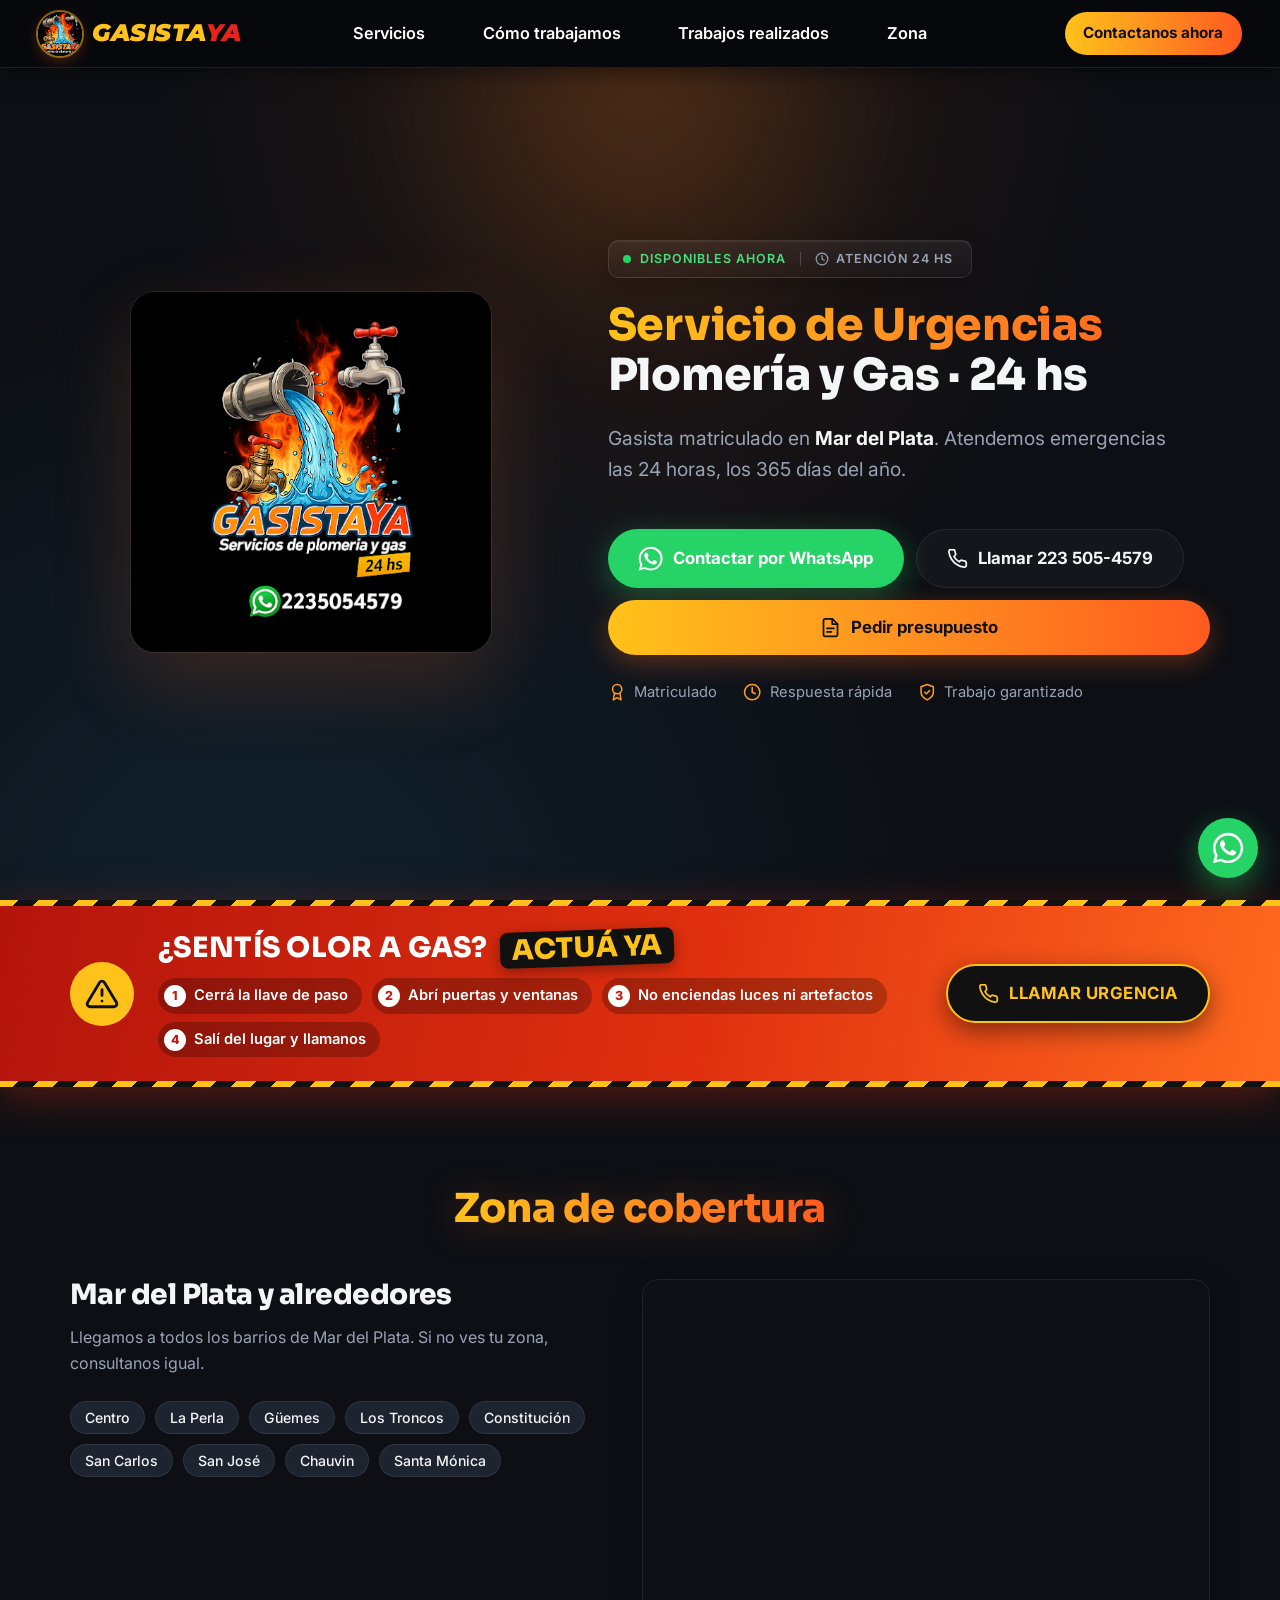
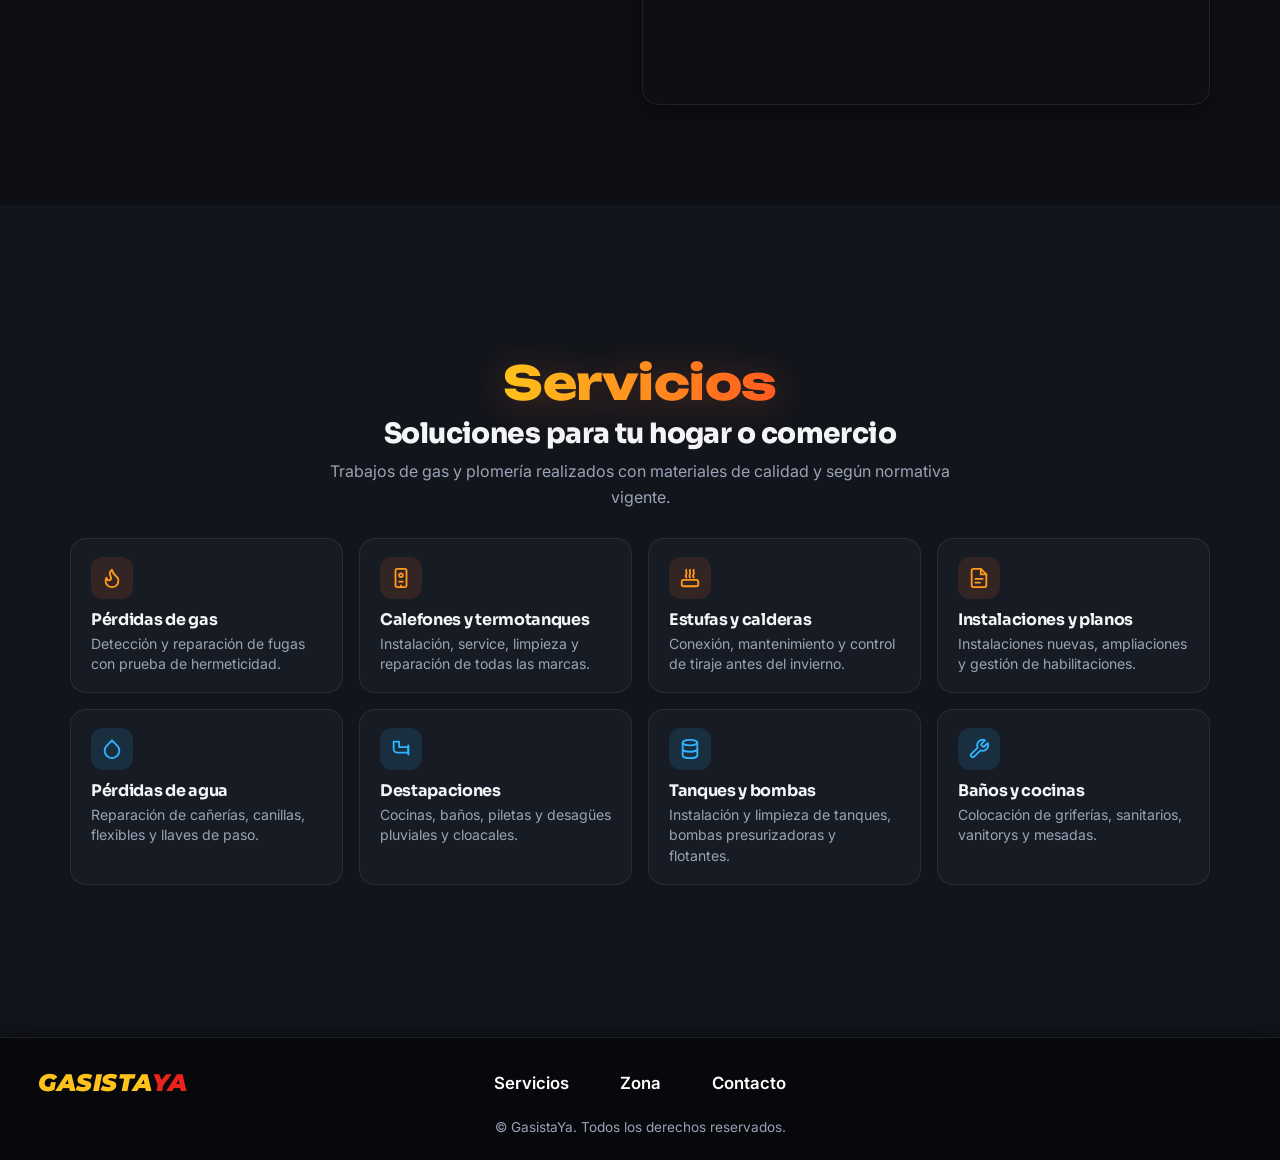
==== commit b09b0f08: "Actualizar barrios de la zona de cobertura Se agregan San José, Chauvin y Santa Mónica; se quitan Pu" ====
--- a/index.html
+++ b/index.html
@@ -10,7 +10,11 @@
   <!-- Open Graph (vista previa al compartir el link) -->
   <meta property="og:title" content="GasistaYa · Plomería y Gas 24 hs" />
   <meta property="og:description" content="Urgencias de plomería y gas en Mar del Plata. Atención 24 hs." />
-  <meta property="og:image" content="logo-gasistaya.webp" />
+  <meta property="og:url" content="https://brandonpenna.github.io/gasistaya/" />
+  <meta property="og:image" content="https://brandonpenna.github.io/gasistaya/og-image.png" />
+  <meta property="og:image:width" content="1200" />
+  <meta property="og:image:height" content="630" />
+  <meta name="twitter:card" content="summary_large_image" />
   <meta property="og:type" content="website" />
 
   <link rel="icon" type="image/webp" href="logo-gasistaya.webp" />
@@ -158,9 +162,10 @@
             <li><button type="button" class="tag" data-q="Güemes, Mar del Plata" data-z="15">Güemes</button></li>
             <li><button type="button" class="tag" data-q="Los Troncos, Mar del Plata" data-z="15">Los Troncos</button></li>
             <li><button type="button" class="tag" data-q="Constitución, Mar del Plata" data-z="15">Constitución</button></li>
-            <li><button type="button" class="tag" data-q="Puerta del Mar, Mar del Plata" data-z="15">Puerta del Mar</button></li>
             <li><button type="button" class="tag" data-q="San Carlos, Mar del Plata" data-z="15">San Carlos</button></li>
-            <li><button type="button" class="tag" data-q="Punta Mogotes, Mar del Plata" data-z="15">Punta Mogotes</button></li>
+            <li><button type="button" class="tag" data-q="San José, Mar del Plata" data-z="15">San José</button></li>
+            <li><button type="button" class="tag" data-q="Chauvin, Mar del Plata" data-z="15">Chauvin</button></li>
+            <li><button type="button" class="tag" data-q="Santa Mónica, Mar del Plata" data-z="15">Santa Mónica</button></li>
           </ul>
         </div>
         <div class="zona__map reveal">
@@ -203,22 +208,22 @@
             <h3>Instalaciones y planos</h3>
             <p>Instalaciones nuevas, ampliaciones y gestión de habilitaciones.</p>
           </article>
-          <article class="card reveal">
+          <article class="card card--water reveal">
             <div class="card__icon card__icon--water"><svg class="icon" viewBox="0 0 24 24"><use href="#i-drop"/></svg></div>
             <h3>Pérdidas de agua</h3>
             <p>Reparación de cañerías, canillas, flexibles y llaves de paso.</p>
           </article>
-          <article class="card reveal">
+          <article class="card card--water reveal">
             <div class="card__icon card__icon--water"><svg class="icon" viewBox="0 0 24 24"><use href="#i-pipe"/></svg></div>
             <h3>Destapaciones</h3>
             <p>Cocinas, baños, piletas y desagües pluviales y cloacales.</p>
           </article>
-          <article class="card reveal">
+          <article class="card card--water reveal">
             <div class="card__icon card__icon--water"><svg class="icon" viewBox="0 0 24 24"><use href="#i-tank"/></svg></div>
             <h3>Tanques y bombas</h3>
             <p>Instalación y limpieza de tanques, bombas presurizadoras y flotantes.</p>
           </article>
-          <article class="card reveal">
+          <article class="card card--water reveal">
             <div class="card__icon card__icon--water"><svg class="icon" viewBox="0 0 24 24"><use href="#i-wrench"/></svg></div>
             <h3>Baños y cocinas</h3>
             <p>Colocación de griferías, sanitarios, vanitorys y mesadas.</p>
--- a/styles.css
+++ b/styles.css
@@ -509,6 +509,11 @@
   transform: translateY(-4px);
   border-color: rgba(255, 154, 31, .35);
   box-shadow: var(--shadow);
+}
+/* Servicios de agua: hover celeste */
+.card--water:hover {
+  border-color: rgba(47, 180, 255, .45);
+  box-shadow: var(--shadow), 0 0 24px rgba(47, 180, 255, .15);
 }
 .card h3 { font-size: 1.1rem; }
 .card p { color: var(--muted); font-size: .95rem; margin: 0; }
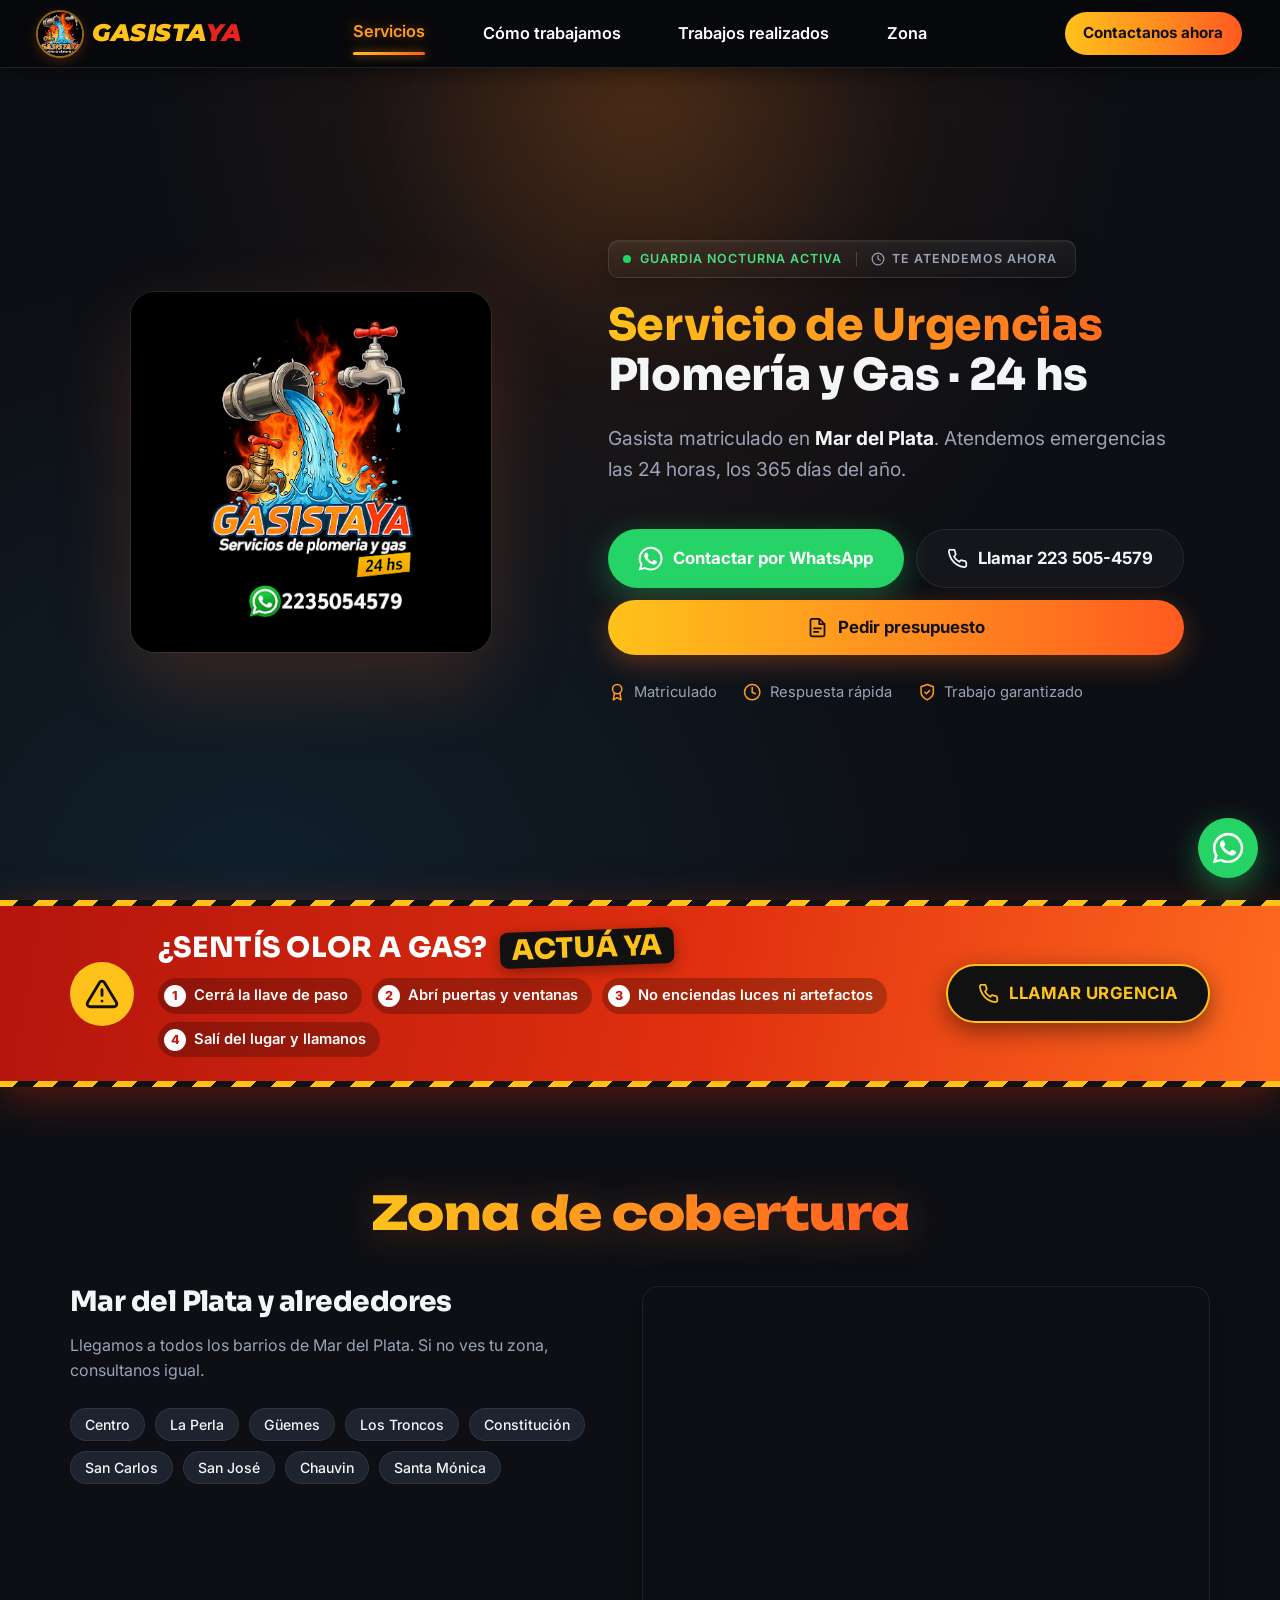
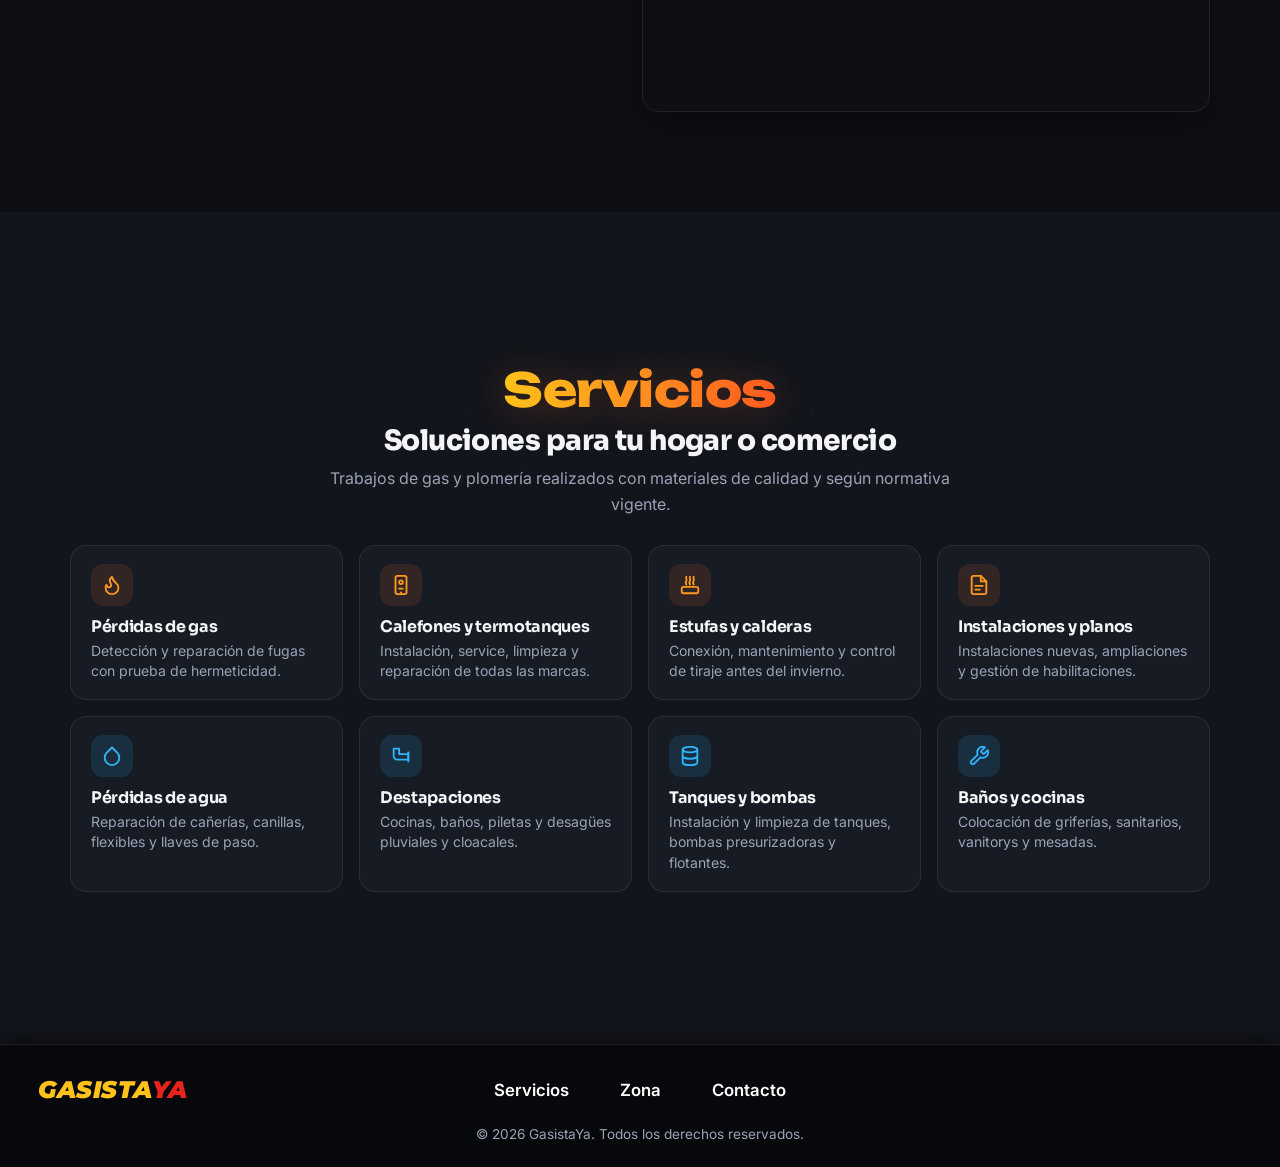
==== commit 7a6c4bf0: "Usar el dominio gasistaya.com en GitHub Pages Co-Authored-By: Claude Opus 5.5 <noreply@anthropic.com" ====
--- a/index.html
+++ b/index.html
@@ -10,8 +10,8 @@
   <!-- Open Graph (vista previa al compartir el link) -->
   <meta property="og:title" content="GasistaYa · Plomería y Gas 24 hs" />
   <meta property="og:description" content="Urgencias de plomería y gas en Mar del Plata. Atención 24 hs." />
-  <meta property="og:url" content="https://brandonpenna.github.io/gasistaya/" />
-  <meta property="og:image" content="https://brandonpenna.github.io/gasistaya/og-image.png" />
+  <meta property="og:url" content="https://gasistaya.com/" />
+  <meta property="og:image" content="https://gasistaya.com/og-image.png" />
   <meta property="og:image:width" content="1200" />
   <meta property="og:image:height" content="630" />
   <meta name="twitter:card" content="summary_large_image" />
--- a/styles.css
+++ b/styles.css
@@ -344,8 +344,8 @@
 }
 .hero__subtitle strong { color: var(--text); }
 
-.hero__actions { display: inline-flex; flex-wrap: wrap; gap: 12px; margin: 26px 0; }
-.hero__actions .btn--quote { flex-basis: 100%; }
+.hero__actions { display: inline-grid; grid-template-columns: auto auto; gap: 12px; margin: 26px 0; }
+.hero__actions .btn--quote { grid-column: 1 / -1; }
 .btn--quote { background: var(--gradient-fire); color: #111; box-shadow: 0 8px 26px rgba(255, 106, 31, .3); }
 .btn--quote:hover { filter: brightness(1.08); }
 
@@ -574,6 +574,9 @@
 .zona { display: grid; grid-template-columns: 1fr 1.1fr; gap: 28px 56px; align-items: start; }
 .zona__text p { color: var(--muted); }
 .zona .zona__title {
+  /* Mismo tamaño y fuente que "Servicios" (le gana a la regla .zona h2) */
+  font-family: var(--font-section);
+  font-size: clamp(1.9rem, 4vw, 2.9rem);
   grid-column: 1 / -1;
   justify-self: center;
   text-align: center;
@@ -923,10 +926,13 @@
   .section { padding: 72px 0; }
 }
 
+@media (max-width: 760px) {
+  .hero__actions { display: grid; grid-template-columns: 1fr; }
+  .hero__actions .btn { width: 100%; }
+}
+
 @media (max-width: 560px) {
   .grid--services, .features { grid-template-columns: 1fr; }
-  .hero__actions { display: flex; }
-  .hero__actions .btn { width: 100%; }
   .form { padding: 22px; }
   .footer__inner { grid-template-columns: 1fr; justify-items: center; text-align: center; }
   .footer__brand, .footer__nav { justify-self: center; text-align: center; }
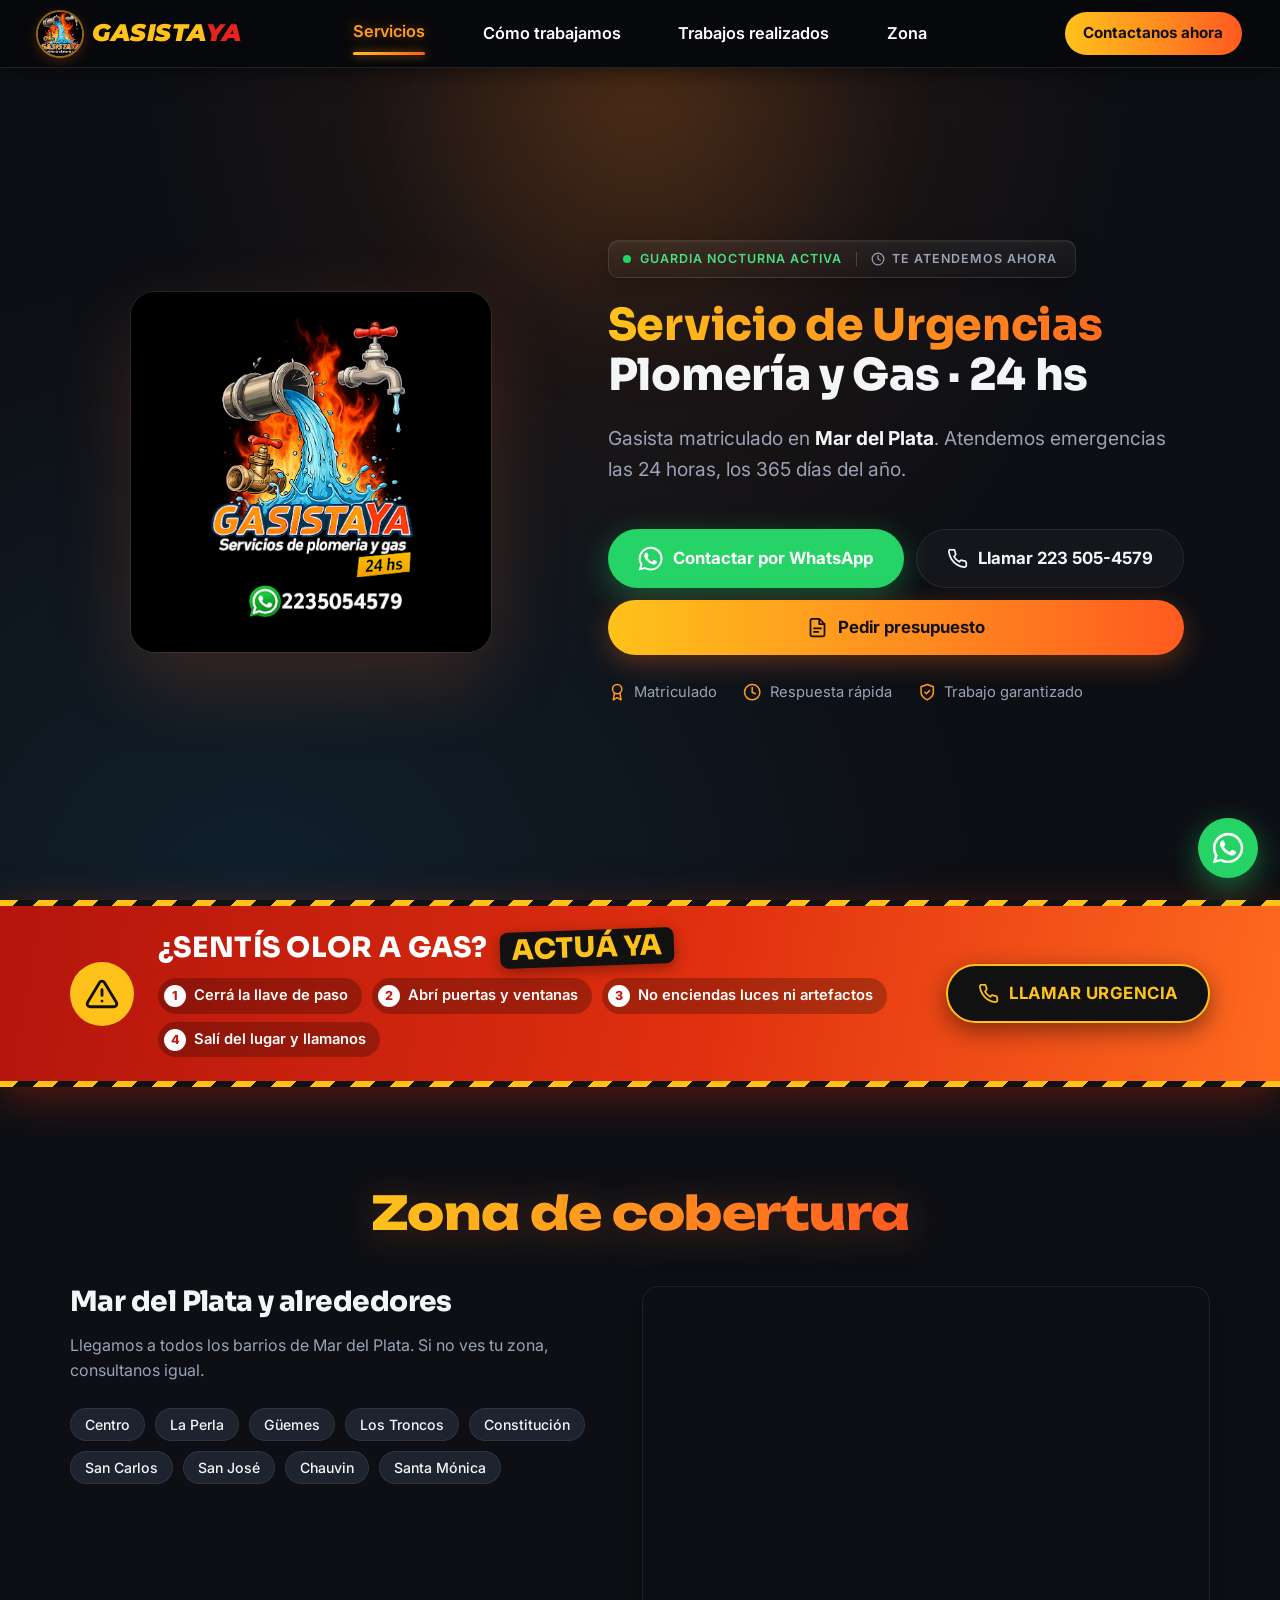
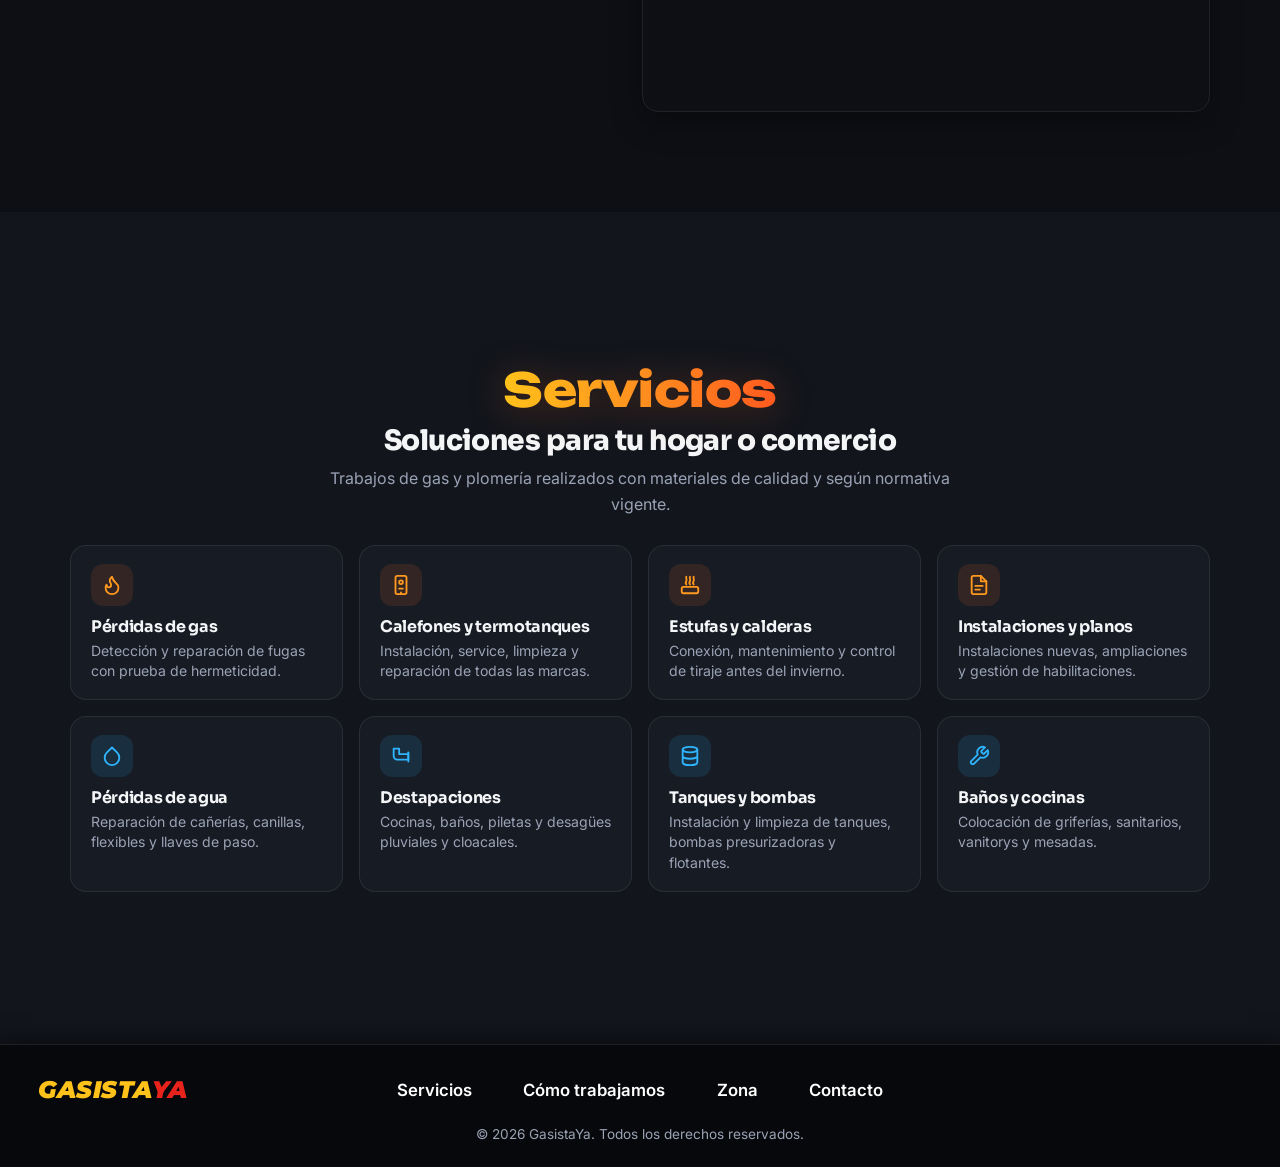
==== commit 5d232c9e: "Mejorar el SEO: títulos, canonical, datos estructurados, robots.txt y sitemap - Títulos y descripcio" ====
--- a/index.html
+++ b/index.html
@@ -3,13 +3,16 @@
 <head>
   <meta charset="UTF-8" />
   <meta name="viewport" content="width=device-width, initial-scale=1.0" />
-  <title>GasistaYa · Plomería y Gas 24 hs en Mar del Plata</title>
-  <meta name="description" content="GasistaYa: gasista matriculado y plomero de urgencia en Mar del Plata y zona. Atención 24 horas, los 365 días del año. Escribinos por WhatsApp al 223 505-4579." />
+  <title>Gasista matriculado en Mar del Plata · Urgencias 24 hs | GasistaYa</title>
+  <meta name="description" content="Gasista matriculado y plomero de urgencia en Mar del Plata. Pérdidas de gas, calefones, estufas, destapaciones y más. Atención 24 hs. WhatsApp 223 505-4579." />
   <meta name="theme-color" content="#0d0f14" />
+  <link rel="canonical" href="https://gasistaya.com/" />
 
   <!-- Open Graph (vista previa al compartir el link) -->
-  <meta property="og:title" content="GasistaYa · Plomería y Gas 24 hs" />
-  <meta property="og:description" content="Urgencias de plomería y gas en Mar del Plata. Atención 24 hs." />
+  <meta property="og:title" content="Gasista matriculado en Mar del Plata · Urgencias 24 hs" />
+  <meta property="og:description" content="Pérdidas de gas, calefones, estufas y plomería de urgencia en Mar del Plata. Atención 24 hs, todos los días." />
+  <meta property="og:locale" content="es_AR" />
+  <meta property="og:site_name" content="GasistaYa" />
   <meta property="og:url" content="https://gasistaya.com/" />
   <meta property="og:image" content="https://gasistaya.com/og-image.png" />
   <meta property="og:image:width" content="1200" />
@@ -28,15 +31,47 @@
   {
     "@context": "https://schema.org",
     "@type": "Plumber",
+    "@id": "https://gasistaya.com/#negocio",
     "name": "GasistaYa",
-    "description": "Servicios de plomería y gas 24 hs en Mar del Plata y zona.",
-    "telephone": "+54 9 223 505-4579",
-    "areaServed": "Mar del Plata",
+    "url": "https://gasistaya.com/",
+    "image": "https://gasistaya.com/og-image.png",
+    "logo": "https://gasistaya.com/logo-gasistaya.webp",
+    "description": "Gasista matriculado y plomero de urgencia en Mar del Plata y zona. Atención 24 hs, todos los días.",
+    "telephone": "+5492235054579",
+    "areaServed": {
+      "@type": "City",
+      "name": "Mar del Plata",
+      "containsPlace": [
+        { "@type": "Place", "name": "Centro" },
+        { "@type": "Place", "name": "La Perla" },
+        { "@type": "Place", "name": "Güemes" },
+        { "@type": "Place", "name": "Los Troncos" },
+        { "@type": "Place", "name": "Constitución" },
+        { "@type": "Place", "name": "San Carlos" },
+        { "@type": "Place", "name": "San José" },
+        { "@type": "Place", "name": "Chauvin" },
+        { "@type": "Place", "name": "Santa Mónica" }
+      ]
+    },
     "address": { "@type": "PostalAddress", "addressLocality": "Mar del Plata", "addressRegion": "Buenos Aires", "addressCountry": "AR" },
     "openingHoursSpecification": {
       "@type": "OpeningHoursSpecification",
       "dayOfWeek": ["Monday","Tuesday","Wednesday","Thursday","Friday","Saturday","Sunday"],
       "opens": "00:00", "closes": "23:59"
+    },
+    "hasOfferCatalog": {
+      "@type": "OfferCatalog",
+      "name": "Servicios de gas y plomería",
+      "itemListElement": [
+        { "@type": "Offer", "itemOffered": { "@type": "Service", "name": "Detección y reparación de pérdidas de gas" } },
+        { "@type": "Offer", "itemOffered": { "@type": "Service", "name": "Instalación y service de calefones y termotanques" } },
+        { "@type": "Offer", "itemOffered": { "@type": "Service", "name": "Conexión y mantenimiento de estufas y calderas" } },
+        { "@type": "Offer", "itemOffered": { "@type": "Service", "name": "Instalaciones de gas, planos y habilitaciones" } },
+        { "@type": "Offer", "itemOffered": { "@type": "Service", "name": "Reparación de pérdidas de agua" } },
+        { "@type": "Offer", "itemOffered": { "@type": "Service", "name": "Destapaciones" } },
+        { "@type": "Offer", "itemOffered": { "@type": "Service", "name": "Instalación de tanques y bombas" } },
+        { "@type": "Offer", "itemOffered": { "@type": "Service", "name": "Colocación de griferías, sanitarios y mesadas" } }
+      ]
     }
   }
   </script>
@@ -240,10 +275,11 @@
       <span class="brand__name footer__brand">GASISTA<span>YA</span></span>
       <nav class="footer__nav" aria-label="Enlaces del pie">
         <a href="#servicios">Servicios</a>
+        <a href="como-trabajamos.html">Cómo trabajamos</a>
         <a href="#zona">Zona</a>
         <a href="presupuesto.html">Contacto</a>
       </nav>
-      <p class="footer__copy">© <span id="year"></span> GasistaYa. Todos los derechos reservados.</p>
+      <p class="footer__copy">© <span id="year">2026</span> GasistaYa. Todos los derechos reservados.</p>
     </div>
   </footer>
 
--- a/styles.css
+++ b/styles.css
@@ -456,7 +456,7 @@
 .section--alt { background: var(--bg-alt); }
 
 .section__head { text-align: center; max-width: 640px; margin: 0 auto 56px; }
-.section__head h2, .zona h2, .contact h2 {
+.section__head h1, .section__head h2, .zona h2, .contact h1, .contact h2 {
   font-family: var(--font-heading);
   font-weight: 800;
   font-size: clamp(1.8rem, 3.4vw, 2.5rem);
@@ -490,8 +490,11 @@
 /* Subtítulo que acompaña a cada .section-title */
 #servicios .section__head h2,
 .zona__text h2,
+.page-contact h1,
 .page-contact h2,
+.page-steps .section__head h1,
 .page-steps .section__head h2,
+.soon h1,
 .soon h2 { font-size: clamp(1.35rem, 2.4vw, 1.75rem); }
 
 /* ---------- Tarjetas de servicios ---------- */
@@ -792,7 +795,7 @@
 /* Versión compacta para que la página entre entera en la pantalla */
 .page-steps .section__head { margin-bottom: 44px; }
 .page-steps .eyebrow { margin-bottom: 18px; }
-.page-steps .section__head h2 { margin: 0; }
+.page-steps .section__head h1, .page-steps .section__head h2 { margin: 0; }
 .page-steps .steps,
 .page-steps .features { max-width: 920px; margin-inline: auto; }
 .page-steps .steps { margin-bottom: 28px; gap: 16px; }
@@ -829,7 +832,7 @@
 }
 .soon__icon .icon { width: 30px; height: 30px; }
 .page-soon .eyebrow { display: block; margin-bottom: 14px; }
-.soon h2 { margin-bottom: 12px; }
+.soon h1, .soon h2 { margin-bottom: 12px; }
 .soon p { color: var(--muted); margin: 0 auto; max-width: 460px; }
 @media (max-width: 480px) {
   .soon { padding: 36px 20px; }
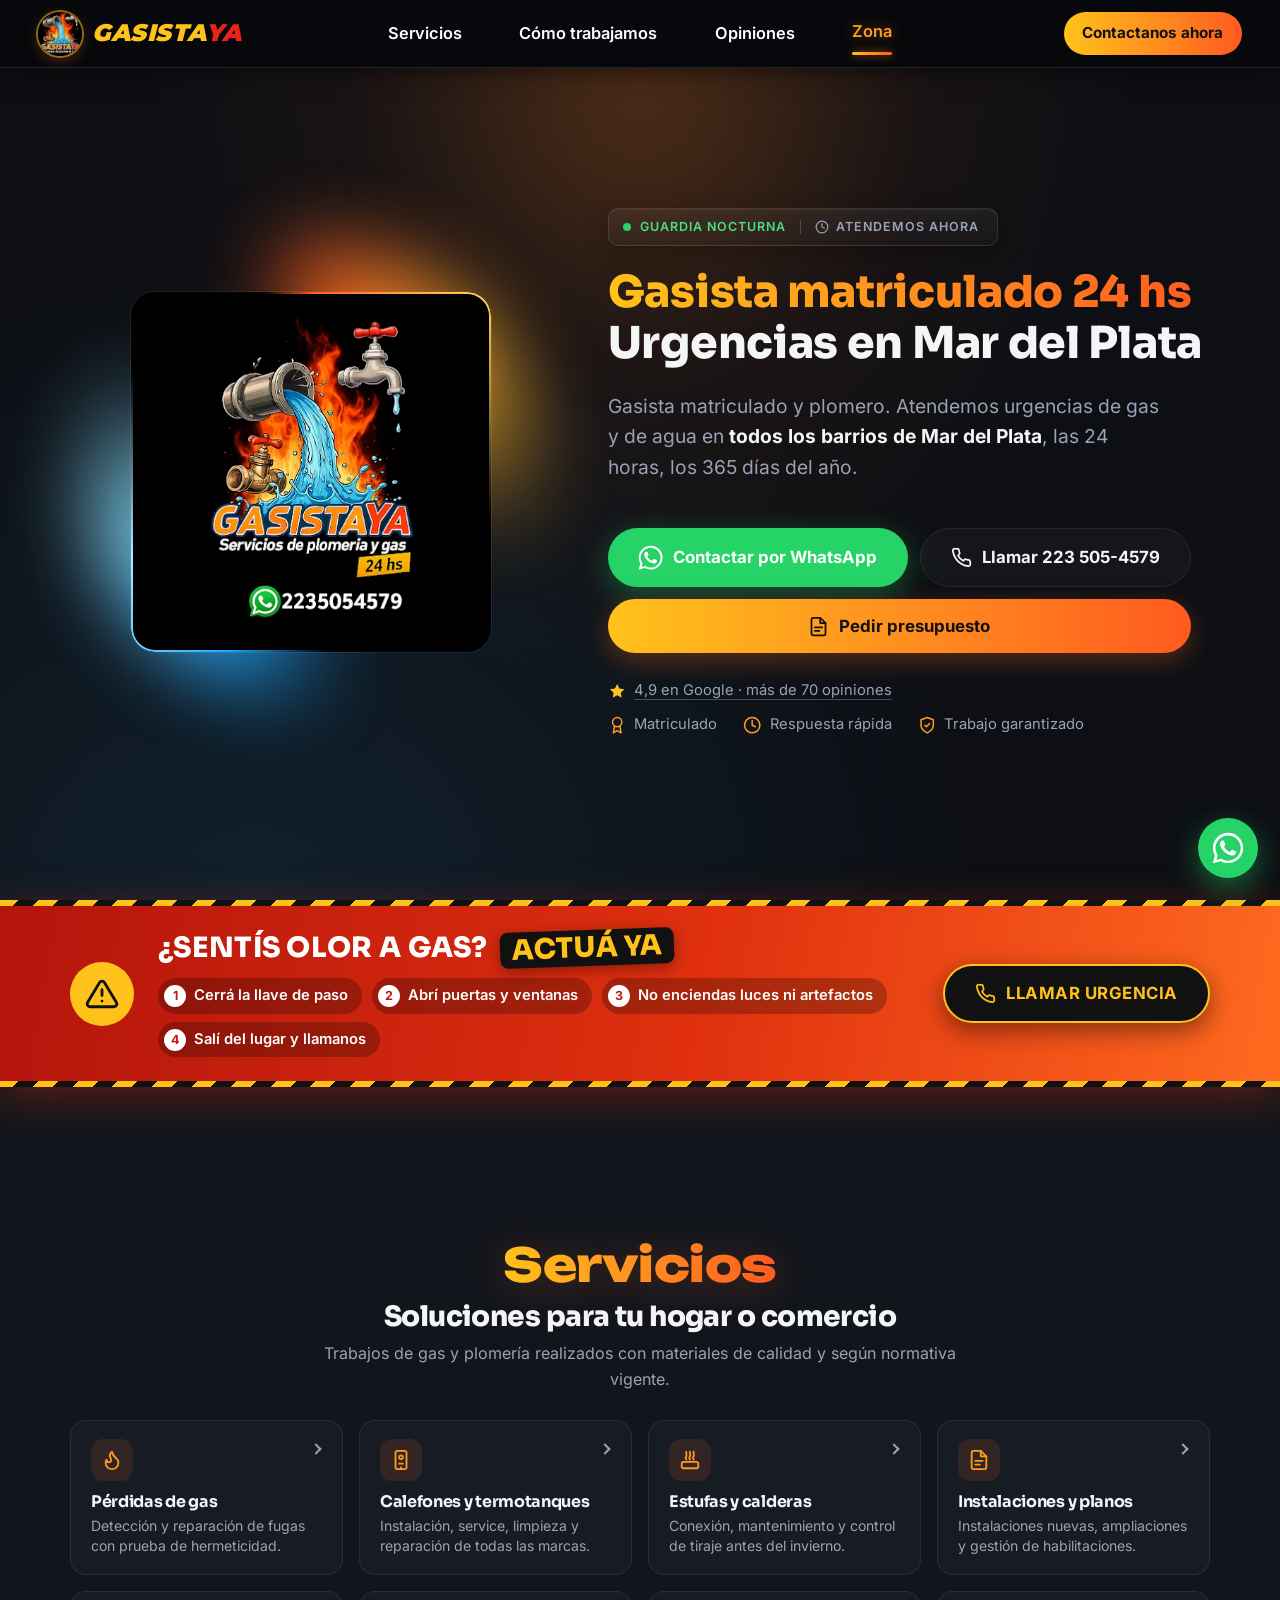
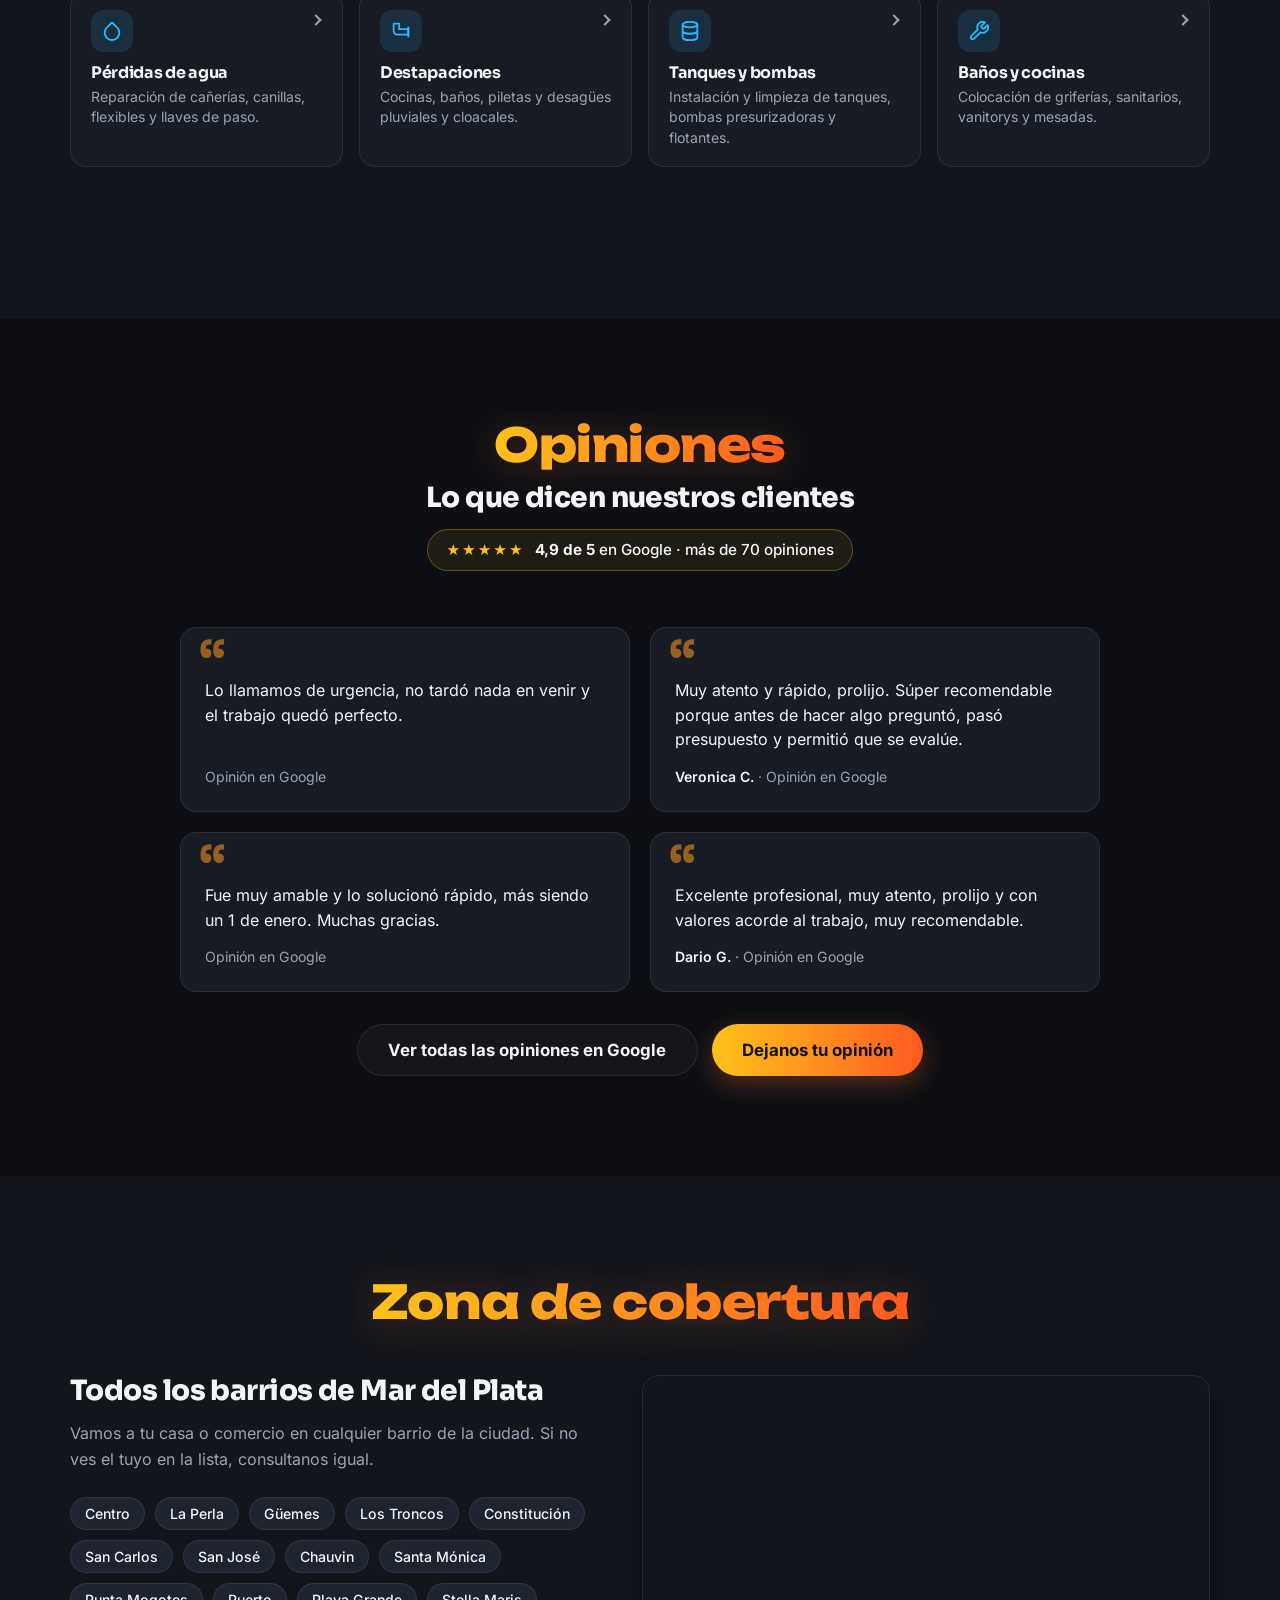
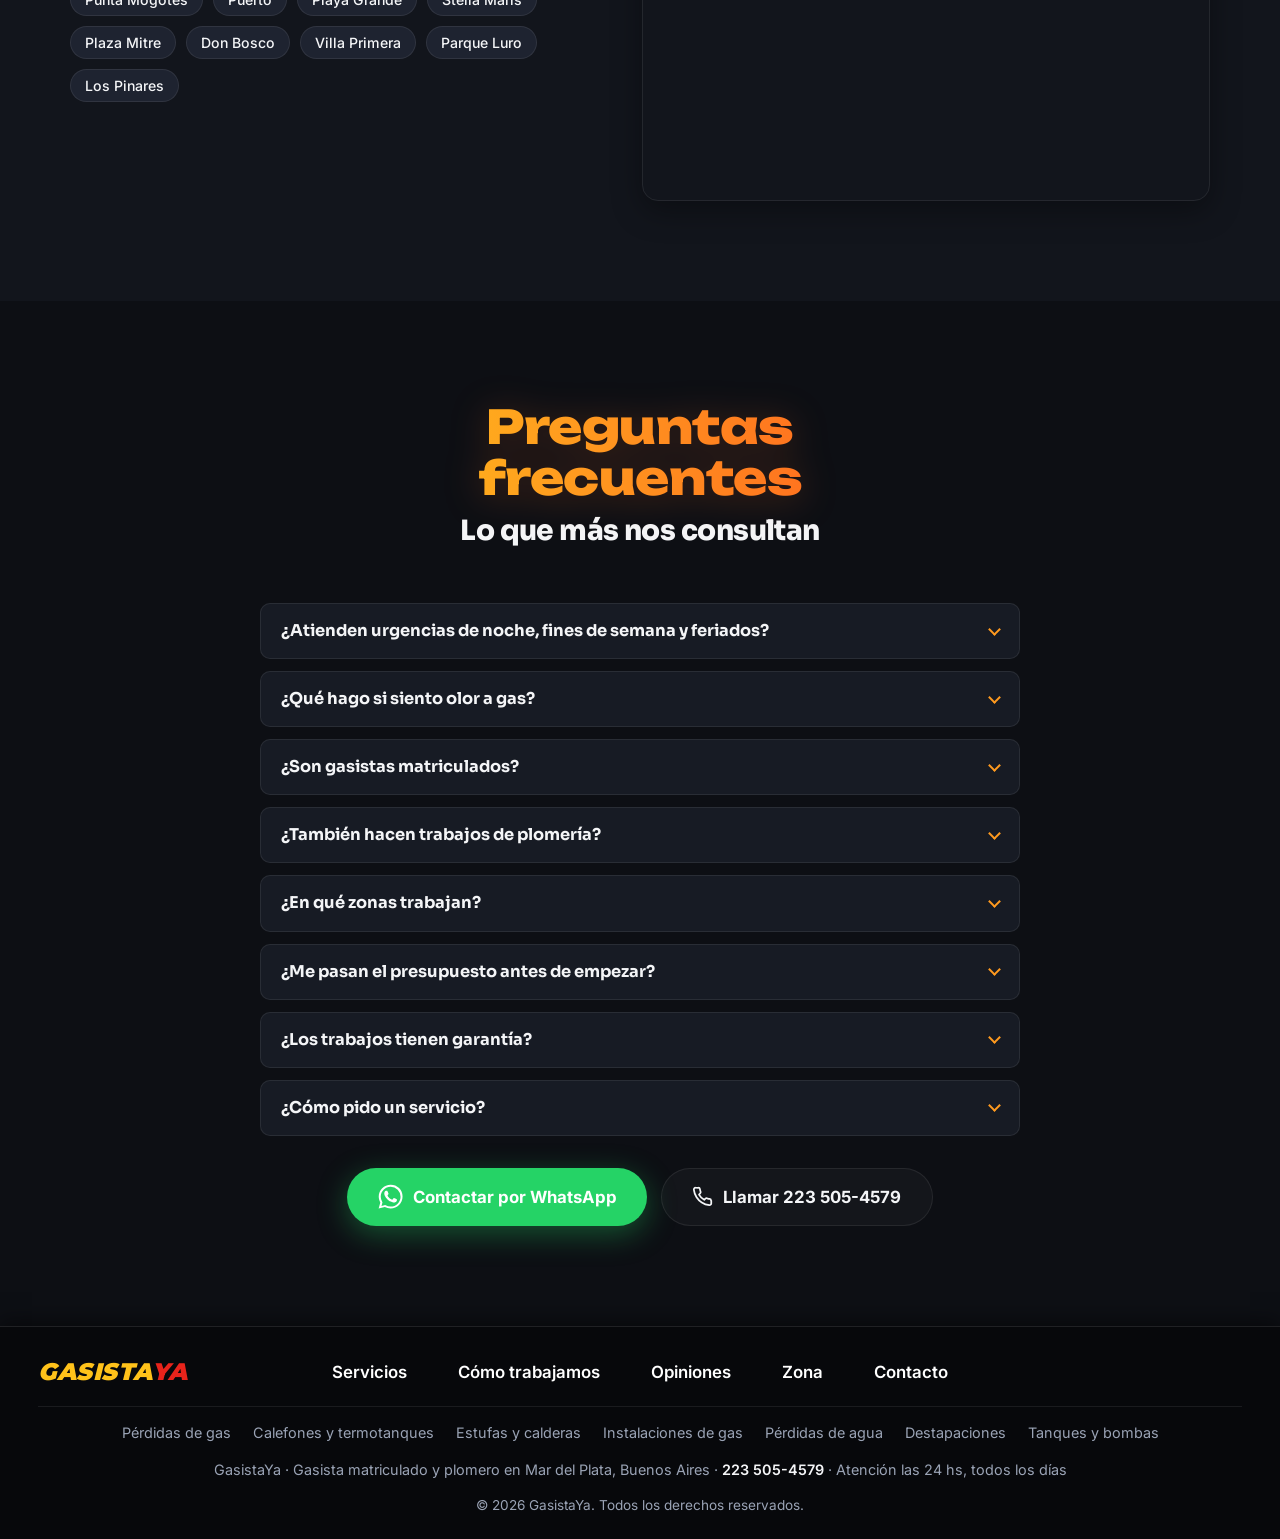
==== commit 3f548244: "Sumar páginas por servicio, opiniones y FAQ; mejorar velocidad y diseño - Inicio: título y texto ori" ====
--- a/index.html
+++ b/index.html
@@ -20,24 +20,42 @@
   <meta name="twitter:card" content="summary_large_image" />
   <meta property="og:type" content="website" />
 
-  <link rel="icon" type="image/webp" href="logo-gasistaya.webp" />
-  <link rel="preconnect" href="https://fonts.googleapis.com" />
-  <link rel="preconnect" href="https://fonts.gstatic.com" crossorigin />
-  <link href="https://fonts.googleapis.com/css2?family=Inter:wght@400;500;600;700&family=Montserrat:wght@800;900&family=Sora:wght@600;700;800&family=Unbounded:wght@700;800&display=swap" rel="stylesheet" />
+  <link rel="icon" href="favicon.ico" sizes="16x16 32x32 48x48" />
+  <link rel="icon" type="image/png" sizes="96x96" href="favicon-96.png" />
+  <link rel="apple-touch-icon" href="apple-touch-icon.png" />
+  <link rel="preload" href="fonts/inter-latin.woff2" as="font" type="font/woff2" crossorigin />
+  <link rel="preload" href="fonts/sora-latin.woff2" as="font" type="font/woff2" crossorigin />
   <link rel="stylesheet" href="styles.css" />
+
+  <!-- Datos estructurados para Google (nombre del sitio) -->
+  <script type="application/ld+json">
+  {
+    "@context": "https://schema.org",
+    "@type": "WebSite",
+    "@id": "https://gasistaya.com/#sitio",
+    "url": "https://gasistaya.com/",
+    "name": "GasistaYa",
+    "alternateName": ["Gasista Ya", "Plomero Gasista Ya"],
+    "inLanguage": "es-AR",
+    "publisher": { "@id": "https://gasistaya.com/#negocio" }
+  }
+  </script>
 
   <!-- Datos estructurados para Google (negocio local) -->
   <script type="application/ld+json">
   {
     "@context": "https://schema.org",
-    "@type": "Plumber",
+    "@type": ["Plumber", "HVACBusiness"],
     "@id": "https://gasistaya.com/#negocio",
     "name": "GasistaYa",
+    "alternateName": "Plomero Gasista Ya",
     "url": "https://gasistaya.com/",
     "image": "https://gasistaya.com/og-image.png",
     "logo": "https://gasistaya.com/logo-gasistaya.webp",
-    "description": "Gasista matriculado y plomero de urgencia en Mar del Plata y zona. Atención 24 hs, todos los días.",
+    "description": "Gasista matriculado y plomero en Mar del Plata. Urgencias de gas y plomería las 24 hs, todos los días.",
     "telephone": "+5492235054579",
+    "hasMap": "https://www.google.com/maps?cid=2627887052443892704",
+    "sameAs": ["https://www.google.com/maps?cid=2627887052443892704"],
     "areaServed": {
       "@type": "City",
       "name": "Mar del Plata",
@@ -50,7 +68,16 @@
         { "@type": "Place", "name": "San Carlos" },
         { "@type": "Place", "name": "San José" },
         { "@type": "Place", "name": "Chauvin" },
-        { "@type": "Place", "name": "Santa Mónica" }
+        { "@type": "Place", "name": "Santa Mónica" },
+        { "@type": "Place", "name": "Punta Mogotes" },
+        { "@type": "Place", "name": "Puerto" },
+        { "@type": "Place", "name": "Playa Grande" },
+        { "@type": "Place", "name": "Stella Maris" },
+        { "@type": "Place", "name": "Plaza Mitre" },
+        { "@type": "Place", "name": "Don Bosco" },
+        { "@type": "Place", "name": "Villa Primera" },
+        { "@type": "Place", "name": "Parque Luro" },
+        { "@type": "Place", "name": "Los Pinares" }
       ]
     },
     "address": { "@type": "PostalAddress", "addressLocality": "Mar del Plata", "addressRegion": "Buenos Aires", "addressCountry": "AR" },
@@ -63,13 +90,13 @@
       "@type": "OfferCatalog",
       "name": "Servicios de gas y plomería",
       "itemListElement": [
-        { "@type": "Offer", "itemOffered": { "@type": "Service", "name": "Detección y reparación de pérdidas de gas" } },
-        { "@type": "Offer", "itemOffered": { "@type": "Service", "name": "Instalación y service de calefones y termotanques" } },
-        { "@type": "Offer", "itemOffered": { "@type": "Service", "name": "Conexión y mantenimiento de estufas y calderas" } },
-        { "@type": "Offer", "itemOffered": { "@type": "Service", "name": "Instalaciones de gas, planos y habilitaciones" } },
-        { "@type": "Offer", "itemOffered": { "@type": "Service", "name": "Reparación de pérdidas de agua" } },
-        { "@type": "Offer", "itemOffered": { "@type": "Service", "name": "Destapaciones" } },
-        { "@type": "Offer", "itemOffered": { "@type": "Service", "name": "Instalación de tanques y bombas" } },
+        { "@type": "Offer", "itemOffered": { "@type": "Service", "name": "Detección y reparación de pérdidas de gas", "url": "https://gasistaya.com/perdidas-de-gas.html" } },
+        { "@type": "Offer", "itemOffered": { "@type": "Service", "name": "Instalación y service de calefones y termotanques", "url": "https://gasistaya.com/calefones-y-termotanques.html" } },
+        { "@type": "Offer", "itemOffered": { "@type": "Service", "name": "Conexión y mantenimiento de estufas y calderas", "url": "https://gasistaya.com/estufas-y-calderas.html" } },
+        { "@type": "Offer", "itemOffered": { "@type": "Service", "name": "Instalaciones de gas, planos y habilitaciones", "url": "https://gasistaya.com/instalaciones-de-gas.html" } },
+        { "@type": "Offer", "itemOffered": { "@type": "Service", "name": "Reparación de pérdidas de agua", "url": "https://gasistaya.com/perdidas-de-agua.html" } },
+        { "@type": "Offer", "itemOffered": { "@type": "Service", "name": "Destapaciones", "url": "https://gasistaya.com/destapaciones.html" } },
+        { "@type": "Offer", "itemOffered": { "@type": "Service", "name": "Instalación de tanques y bombas", "url": "https://gasistaya.com/tanques-y-bombas.html" } },
         { "@type": "Offer", "itemOffered": { "@type": "Service", "name": "Colocación de griferías, sanitarios y mesadas" } }
       ]
     }
@@ -82,21 +109,21 @@
   <header class="header" id="header">
     <div class="header__inner">
       <a href="#inicio" class="brand" aria-label="GasistaYa, ir al inicio">
-        <span class="brand__logo"><img src="logo-gasistaya.webp" alt="" width="44" height="44" /></span>
+        <span class="brand__logo"><img src="logo-gasistaya-192.webp" alt="" width="44" height="44" /></span>
         <span class="brand__name">GASISTA<span>YA</span></span>
       </a>
 
       <nav class="nav" id="nav" aria-label="Navegación principal">
         <a href="#servicios">Servicios</a>
         <a href="como-trabajamos.html">Cómo trabajamos</a>
-        <a href="trabajos-realizados.html">Trabajos realizados</a>
+        <a href="#opiniones">Opiniones</a>
         <a href="#zona">Zona</a>
         <a href="presupuesto.html" class="nav__cta nav__cta--mobile">Contactanos ahora</a>
       </nav>
 
       <a href="presupuesto.html" class="nav__cta header__cta">Contactanos ahora</a>
 
-      <button class="menu-toggle" id="menuToggle" aria-label="Abrir menú" aria-expanded="false" aria-controls="nav">
+      <button type="button" class="menu-toggle" id="menuToggle" aria-label="Abrir menú" aria-expanded="false" aria-controls="nav">
         <span></span><span></span><span></span>
       </button>
     </div>
@@ -108,13 +135,13 @@
       <div class="hero__glow" aria-hidden="true"></div>
       <div class="container hero__inner">
         <div class="hero__logo">
-          <img src="logo-gasistaya.webp" alt="Logo de GasistaYa – Servicios de plomería y gas 24 hs" width="400" height="400"
+          <img src="logo-gasistaya.webp" alt="Logo de GasistaYa – Servicios de plomería y gas 24 hs" width="400" height="400" fetchpriority="high"
                onerror="this.parentElement.classList.add('hero__logo--fallback'); this.remove();" />
           <div class="hero__logo-text" aria-hidden="true">GASISTA<span>YA</span><small>Plomería y gas · 24 hs</small></div>
         </div>
 
         <div class="hero__content">
-          <span class="status" id="status">
+          <span class="status">
             <span class="status__live">
               <span class="status__dot"></span>
               <span id="statusText">Disponibles ahora</span>
@@ -127,13 +154,13 @@
           </span>
 
           <h1 class="hero__title">
-            <span class="gradient-text">Servicio de Urgencias</span>
-            Plomería y Gas · 24 hs
+            <span class="gradient-text">Gasista matriculado 24 hs</span>
+            Urgencias en Mar del Plata
           </h1>
 
           <p class="hero__subtitle">
-            Gasista matriculado en <strong>Mar del Plata</strong>. Atendemos emergencias
-            las 24 horas, los 365 días del año.
+            Gasista matriculado y plomero. Atendemos urgencias de gas y de agua en
+            <strong>todos los barrios de Mar del Plata</strong>, las 24 horas, los 365 días del año.
           </p>
 
           <div class="hero__actions">
@@ -152,6 +179,7 @@
           </div>
 
           <ul class="trust">
+            <li class="trust__rating"><a href="#opiniones"><svg class="icon icon--star" viewBox="0 0 24 24" aria-hidden="true"><use href="#i-star"/></svg> 4,9 en Google · más de 70 opiniones</a></li>
             <li><svg class="icon" viewBox="0 0 24 24" aria-hidden="true"><use href="#i-badge"/></svg> Matriculado</li>
             <li><svg class="icon" viewBox="0 0 24 24" aria-hidden="true"><use href="#i-clock"/></svg> Respuesta rápida</li>
             <li><svg class="icon" viewBox="0 0 24 24" aria-hidden="true"><use href="#i-shield"/></svg> Trabajo garantizado</li>
@@ -184,13 +212,108 @@
       </div>
     </section>
 
+    <!-- ============ SERVICIOS ============ -->
+    <section class="section section--alt" id="servicios">
+      <div class="container">
+        <header class="section__head reveal">
+          <span class="eyebrow section-title">Servicios</span>
+          <h2>Soluciones para tu hogar o comercio</h2>
+          <p>Trabajos de gas y plomería realizados con materiales de calidad y según normativa vigente.</p>
+        </header>
+
+        <div class="grid grid--services">
+          <article class="card card--link reveal">
+            <div class="card__icon card__icon--fire"><svg class="icon" viewBox="0 0 24 24"><use href="#i-flame"/></svg></div>
+            <h3><a href="perdidas-de-gas.html">Pérdidas de gas</a></h3>
+            <p>Detección y reparación de fugas con prueba de hermeticidad.</p>
+          </article>
+          <article class="card card--link reveal">
+            <div class="card__icon card__icon--fire"><svg class="icon" viewBox="0 0 24 24"><use href="#i-heater"/></svg></div>
+            <h3><a href="calefones-y-termotanques.html">Calefones y termotanques</a></h3>
+            <p>Instalación, service, limpieza y reparación de todas las marcas.</p>
+          </article>
+          <article class="card card--link reveal">
+            <div class="card__icon card__icon--fire"><svg class="icon" viewBox="0 0 24 24"><use href="#i-heat"/></svg></div>
+            <h3><a href="estufas-y-calderas.html">Estufas y calderas</a></h3>
+            <p>Conexión, mantenimiento y control de tiraje antes del invierno.</p>
+          </article>
+          <article class="card card--link reveal">
+            <div class="card__icon card__icon--fire"><svg class="icon" viewBox="0 0 24 24"><use href="#i-doc"/></svg></div>
+            <h3><a href="instalaciones-de-gas.html">Instalaciones y planos</a></h3>
+            <p>Instalaciones nuevas, ampliaciones y gestión de habilitaciones.</p>
+          </article>
+          <article class="card card--water card--link reveal">
+            <div class="card__icon card__icon--water"><svg class="icon" viewBox="0 0 24 24"><use href="#i-drop"/></svg></div>
+            <h3><a href="perdidas-de-agua.html">Pérdidas de agua</a></h3>
+            <p>Reparación de cañerías, canillas, flexibles y llaves de paso.</p>
+          </article>
+          <article class="card card--water card--link reveal">
+            <div class="card__icon card__icon--water"><svg class="icon" viewBox="0 0 24 24"><use href="#i-pipe"/></svg></div>
+            <h3><a href="destapaciones.html">Destapaciones</a></h3>
+            <p>Cocinas, baños, piletas y desagües pluviales y cloacales.</p>
+          </article>
+          <article class="card card--water card--link reveal">
+            <div class="card__icon card__icon--water"><svg class="icon" viewBox="0 0 24 24"><use href="#i-tank"/></svg></div>
+            <h3><a href="tanques-y-bombas.html">Tanques y bombas</a></h3>
+            <p>Instalación y limpieza de tanques, bombas presurizadoras y flotantes.</p>
+          </article>
+          <article class="card card--water card--link reveal">
+            <div class="card__icon card__icon--water"><svg class="icon" viewBox="0 0 24 24"><use href="#i-wrench"/></svg></div>
+            <h3><a href="presupuesto.html?servicio=banos-y-cocinas">Baños y cocinas</a></h3>
+            <p>Colocación de griferías, sanitarios, vanitorys y mesadas.</p>
+          </article>
+        </div>
+      </div>
+    </section>
+
+    <!-- ============ OPINIONES ============ -->
+    <!-- Opiniones reales tomadas del Perfil de Negocio en Google (solo se corrigió ortografía) -->
+    <section class="section" id="opiniones">
+      <div class="container">
+        <header class="section__head reveal">
+          <span class="eyebrow section-title">Opiniones</span>
+          <h2>Lo que dicen nuestros clientes</h2>
+          <p>
+            <span class="rating">
+              <span class="rating__stars" aria-hidden="true">★★★★★</span>
+              <span><strong>4,9 de 5</strong> en Google · más de 70 opiniones</span>
+            </span>
+          </p>
+        </header>
+
+        <div class="grid grid--reviews">
+          <figure class="review reveal">
+            <blockquote>Lo llamamos de urgencia, no tardó nada en venir y el trabajo quedó perfecto.</blockquote>
+            <figcaption>Opinión en Google</figcaption>
+          </figure>
+          <figure class="review reveal">
+            <blockquote>Muy atento y rápido, prolijo. Súper recomendable porque antes de hacer algo preguntó, pasó presupuesto y permitió que se evalúe.</blockquote>
+            <figcaption><strong>Veronica C.</strong> · Opinión en Google</figcaption>
+          </figure>
+          <figure class="review reveal">
+            <blockquote>Fue muy amable y lo solucionó rápido, más siendo un 1 de enero. Muchas gracias.</blockquote>
+            <figcaption>Opinión en Google</figcaption>
+          </figure>
+          <figure class="review reveal">
+            <blockquote>Excelente profesional, muy atento, prolijo y con valores acorde al trabajo, muy recomendable.</blockquote>
+            <figcaption><strong>Dario G.</strong> · Opinión en Google</figcaption>
+          </figure>
+        </div>
+
+        <div class="cta-row reveal">
+          <a class="btn btn--ghost" href="https://www.google.com/maps?cid=2627887052443892704" target="_blank" rel="noopener">Ver todas las opiniones en Google</a>
+          <a class="btn btn--quote" href="https://search.google.com/local/writereview?placeid=ChIJ6yO78uzfhJUR4DvE3lkheCQ" target="_blank" rel="noopener">Dejanos tu opinión</a>
+        </div>
+      </div>
+    </section>
+
     <!-- ============ ZONA ============ -->
-    <section class="section" id="zona">
+    <section class="section section--alt" id="zona">
       <div class="container zona">
-        <h2 class="eyebrow section-title zona__title reveal">Zona de cobertura</h2>
+        <span class="eyebrow section-title zona__title reveal">Zona de cobertura</span>
         <div class="zona__text reveal">
-          <h2>Mar del Plata y alrededores</h2>
-          <p>Llegamos a todos los barrios de Mar del Plata. Si no ves tu zona, consultanos igual.</p>
+          <h2>Todos los barrios de Mar del Plata</h2>
+          <p>Vamos a tu casa o comercio en cualquier barrio de la ciudad. Si no ves el tuyo en la lista, consultanos igual.</p>
           <ul class="tags" id="zonaTags" aria-label="Elegí un barrio para verlo en el mapa">
             <li><button type="button" class="tag" data-q="Centro, Mar del Plata" data-z="15">Centro</button></li>
             <li><button type="button" class="tag" data-q="La Perla, Mar del Plata" data-z="15">La Perla</button></li>
@@ -201,68 +324,79 @@
             <li><button type="button" class="tag" data-q="San José, Mar del Plata" data-z="15">San José</button></li>
             <li><button type="button" class="tag" data-q="Chauvin, Mar del Plata" data-z="15">Chauvin</button></li>
             <li><button type="button" class="tag" data-q="Santa Mónica, Mar del Plata" data-z="15">Santa Mónica</button></li>
+            <li><button type="button" class="tag" data-q="Punta Mogotes, Mar del Plata" data-z="15">Punta Mogotes</button></li>
+            <li><button type="button" class="tag" data-q="Puerto de Mar del Plata" data-z="15">Puerto</button></li>
+            <li><button type="button" class="tag" data-q="Playa Grande, Mar del Plata" data-z="15">Playa Grande</button></li>
+            <li><button type="button" class="tag" data-q="Stella Maris, Mar del Plata" data-z="15">Stella Maris</button></li>
+            <li><button type="button" class="tag" data-q="Plaza Mitre, Mar del Plata" data-z="15">Plaza Mitre</button></li>
+            <li><button type="button" class="tag" data-q="Barrio Don Bosco, Mar del Plata" data-z="15">Don Bosco</button></li>
+            <li><button type="button" class="tag" data-q="Villa Primera, Mar del Plata" data-z="15">Villa Primera</button></li>
+            <li><button type="button" class="tag" data-q="Parque Luro, Mar del Plata" data-z="15">Parque Luro</button></li>
+            <li><button type="button" class="tag" data-q="Los Pinares, Mar del Plata" data-z="15">Los Pinares</button></li>
           </ul>
         </div>
         <div class="zona__map reveal">
           <iframe
             id="zonaMap"
             title="Mapa de Mar del Plata"
-            src="https://www.google.com/maps?q=Mar+del+Plata,+Buenos+Aires&z=12&output=embed"
+            data-src="https://www.google.com/maps?q=Mar+del+Plata,+Buenos+Aires&z=12&output=embed"
             loading="lazy" referrerpolicy="no-referrer-when-downgrade"></iframe>
         </div>
       </div>
     </section>
 
-    <!-- ============ SERVICIOS ============ -->
-    <section class="section section--alt" id="servicios">
+    <!-- ============ PREGUNTAS FRECUENTES ============ -->
+    <section class="section" id="preguntas">
       <div class="container">
         <header class="section__head reveal">
-          <span class="eyebrow section-title">Servicios</span>
-          <h2>Soluciones para tu hogar o comercio</h2>
-          <p>Trabajos de gas y plomería realizados con materiales de calidad y según normativa vigente.</p>
+          <span class="eyebrow section-title">Preguntas frecuentes</span>
+          <h2>Lo que más nos consultan</h2>
         </header>
 
-        <div class="grid grid--services">
-          <article class="card reveal">
-            <div class="card__icon card__icon--fire"><svg class="icon" viewBox="0 0 24 24"><use href="#i-flame"/></svg></div>
-            <h3>Pérdidas de gas</h3>
-            <p>Detección y reparación de fugas con prueba de hermeticidad.</p>
-          </article>
-          <article class="card reveal">
-            <div class="card__icon card__icon--fire"><svg class="icon" viewBox="0 0 24 24"><use href="#i-heater"/></svg></div>
-            <h3>Calefones y termotanques</h3>
-            <p>Instalación, service, limpieza y reparación de todas las marcas.</p>
-          </article>
-          <article class="card reveal">
-            <div class="card__icon card__icon--fire"><svg class="icon" viewBox="0 0 24 24"><use href="#i-heat"/></svg></div>
-            <h3>Estufas y calderas</h3>
-            <p>Conexión, mantenimiento y control de tiraje antes del invierno.</p>
-          </article>
-          <article class="card reveal">
-            <div class="card__icon card__icon--fire"><svg class="icon" viewBox="0 0 24 24"><use href="#i-doc"/></svg></div>
-            <h3>Instalaciones y planos</h3>
-            <p>Instalaciones nuevas, ampliaciones y gestión de habilitaciones.</p>
-          </article>
-          <article class="card card--water reveal">
-            <div class="card__icon card__icon--water"><svg class="icon" viewBox="0 0 24 24"><use href="#i-drop"/></svg></div>
-            <h3>Pérdidas de agua</h3>
-            <p>Reparación de cañerías, canillas, flexibles y llaves de paso.</p>
-          </article>
-          <article class="card card--water reveal">
-            <div class="card__icon card__icon--water"><svg class="icon" viewBox="0 0 24 24"><use href="#i-pipe"/></svg></div>
-            <h3>Destapaciones</h3>
-            <p>Cocinas, baños, piletas y desagües pluviales y cloacales.</p>
-          </article>
-          <article class="card card--water reveal">
-            <div class="card__icon card__icon--water"><svg class="icon" viewBox="0 0 24 24"><use href="#i-tank"/></svg></div>
-            <h3>Tanques y bombas</h3>
-            <p>Instalación y limpieza de tanques, bombas presurizadoras y flotantes.</p>
-          </article>
-          <article class="card card--water reveal">
-            <div class="card__icon card__icon--water"><svg class="icon" viewBox="0 0 24 24"><use href="#i-wrench"/></svg></div>
-            <h3>Baños y cocinas</h3>
-            <p>Colocación de griferías, sanitarios, vanitorys y mesadas.</p>
-          </article>
+        <div class="faq">
+          <details class="faq__item">
+            <summary><h3>¿Atienden urgencias de noche, fines de semana y feriados?</h3></summary>
+            <p>Sí. Tenemos guardia las 24 horas, los 365 días del año, incluidos feriados. Escribinos por WhatsApp o llamanos al 223 505-4579 y coordinamos la visita.</p>
+          </details>
+          <details class="faq__item">
+            <summary><h3>¿Qué hago si siento olor a gas?</h3></summary>
+            <p>Cerrá la llave de paso, abrí puertas y ventanas, no enciendas luces ni artefactos y salí del lugar. Después llamanos: vamos, encontramos la pérdida y la reparamos con prueba de hermeticidad. <a href="perdidas-de-gas.html">Más sobre pérdidas de gas</a>.</p>
+          </details>
+          <details class="faq__item">
+            <summary><h3>¿Son gasistas matriculados?</h3></summary>
+            <p>Sí. Los trabajos de gas los hace un gasista matriculado, habilitado para instalaciones nuevas, reparaciones, planos y trámites de habilitación.</p>
+          </details>
+          <details class="faq__item">
+            <summary><h3>¿También hacen trabajos de plomería?</h3></summary>
+            <p>Sí. Además de gas, reparamos pérdidas de agua, hacemos destapaciones, instalamos y limpiamos tanques y bombas, y colocamos griferías y sanitarios.</p>
+          </details>
+          <details class="faq__item">
+            <summary><h3>¿En qué zonas trabajan?</h3></summary>
+            <p>En todos los barrios de Mar del Plata: Centro, La Perla, Güemes, Los Troncos, Constitución, San Carlos, San José, Chauvin, Santa Mónica, Punta Mogotes, Puerto y el resto de la ciudad.</p>
+          </details>
+          <details class="faq__item">
+            <summary><h3>¿Me pasan el presupuesto antes de empezar?</h3></summary>
+            <p>Sí. Coordinamos la visita, vemos el problema y te damos un presupuesto claro antes de empezar el trabajo.</p>
+          </details>
+          <details class="faq__item">
+            <summary><h3>¿Los trabajos tienen garantía?</h3></summary>
+            <p>Sí. Respaldamos cada trabajo que realizamos.</p>
+          </details>
+          <details class="faq__item">
+            <summary><h3>¿Cómo pido un servicio?</h3></summary>
+            <p>Lo más rápido es WhatsApp: contanos el problema y, si podés, mandanos una foto. También podés llamarnos o <a href="presupuesto.html">pedir un presupuesto</a> con el formulario.</p>
+          </details>
+        </div>
+
+        <div class="cta-row reveal">
+          <a class="btn btn--whatsapp js-wa" data-msg="Hola GasistaYa, necesito un servicio urgente." href="https://wa.me/5492235054579" target="_blank" rel="noopener">
+            <svg class="icon" viewBox="0 0 24 24" aria-hidden="true"><use href="#i-whatsapp"/></svg>
+            Contactar por WhatsApp
+          </a>
+          <a class="btn btn--ghost" href="tel:+5492235054579">
+            <svg class="icon" viewBox="0 0 24 24" aria-hidden="true"><use href="#i-phone"/></svg>
+            Llamar 223 505-4579
+          </a>
         </div>
       </div>
     </section>
@@ -276,19 +410,41 @@
       <nav class="footer__nav" aria-label="Enlaces del pie">
         <a href="#servicios">Servicios</a>
         <a href="como-trabajamos.html">Cómo trabajamos</a>
+        <a href="#opiniones">Opiniones</a>
         <a href="#zona">Zona</a>
         <a href="presupuesto.html">Contacto</a>
       </nav>
+      <nav class="footer__services" aria-label="Servicios">
+        <a href="perdidas-de-gas.html">Pérdidas de gas</a>
+        <a href="calefones-y-termotanques.html">Calefones y termotanques</a>
+        <a href="estufas-y-calderas.html">Estufas y calderas</a>
+        <a href="instalaciones-de-gas.html">Instalaciones de gas</a>
+        <a href="perdidas-de-agua.html">Pérdidas de agua</a>
+        <a href="destapaciones.html">Destapaciones</a>
+        <a href="tanques-y-bombas.html">Tanques y bombas</a>
+      </nav>
+      <p class="footer__nap">GasistaYa · Gasista matriculado y plomero en Mar del Plata, Buenos Aires · <a href="tel:+5492235054579">223 505-4579</a> · Atención las 24 hs, todos los días</p>
       <p class="footer__copy">© <span id="year">2026</span> GasistaYa. Todos los derechos reservados.</p>
     </div>
   </footer>
 
-  <!-- Botón flotante -->
+  <!-- Contacto siempre a mano: burbuja de WhatsApp en computadora, barra Llamar / WhatsApp en celular -->
   <a class="wa-float js-wa" href="https://wa.me/5492235054579" target="_blank" rel="noopener" aria-label="Escribir por WhatsApp">
     <svg viewBox="0 0 24 24" aria-hidden="true"><use href="#i-whatsapp"/></svg>
   </a>
+  <div class="contact-bar" role="group" aria-label="Contacto rápido">
+    <a class="contact-bar__btn contact-bar__btn--call" href="tel:+5492235054579">
+      <svg class="icon" viewBox="0 0 24 24" aria-hidden="true"><use href="#i-phone"/></svg>
+      Llamar
+    </a>
+    <a class="contact-bar__btn contact-bar__btn--wa js-wa" href="https://wa.me/5492235054579" target="_blank" rel="noopener">
+      <svg class="icon" viewBox="0 0 24 24" aria-hidden="true"><use href="#i-whatsapp"/></svg>
+      WhatsApp
+    </a>
+  </div>
 
   <!-- ============ ÍCONOS SVG ============ -->
+  <!-- Solo los íconos que usa esta página. Para sumar otro, copiá su <symbol> de una página que lo tenga. -->
   <svg xmlns="http://www.w3.org/2000/svg" style="display:none">
     <symbol id="i-whatsapp" viewBox="0 0 24 24"><path fill="currentColor" d="M17.47 14.38c-.3-.15-1.76-.87-2.03-.97-.27-.1-.47-.15-.67.15-.2.3-.77.97-.94 1.17-.17.2-.35.22-.65.07-.3-.15-1.26-.46-2.4-1.48-.89-.79-1.49-1.77-1.66-2.07-.17-.3-.02-.46.13-.61.13-.13.3-.35.45-.52.15-.17.2-.3.3-.5.1-.2.05-.37-.02-.52-.08-.15-.67-1.62-.92-2.22-.24-.58-.49-.5-.67-.51h-.57c-.2 0-.52.07-.8.37-.27.3-1.04 1.02-1.04 2.48s1.07 2.88 1.21 3.08c.15.2 2.1 3.2 5.08 4.49.71.31 1.26.49 1.69.63.71.22 1.36.19 1.87.12.57-.09 1.76-.72 2-1.41.25-.7.25-1.29.17-1.41-.07-.13-.27-.2-.57-.35M12.05 21.5h-.01a9.4 9.4 0 0 1-4.8-1.32l-.34-.2-3.57.94.95-3.48-.22-.36a9.4 9.4 0 0 1-1.45-5.02c0-5.2 4.24-9.44 9.45-9.44a9.4 9.4 0 0 1 9.44 9.45c0 5.2-4.24 9.44-9.45 9.44M20.08 3.92A11.27 11.27 0 0 0 12.05.6C5.8.6.7 5.7.7 11.95c0 2 .52 3.95 1.52 5.67L.6 23.4l5.9-1.55a11.33 11.33 0 0 0 5.54 1.41h.01c6.25 0 11.34-5.09 11.35-11.35 0-3.03-1.18-5.88-3.32-8.02"/></symbol>
     <symbol id="i-phone" viewBox="0 0 24 24"><path fill="none" stroke="currentColor" stroke-width="2" stroke-linecap="round" stroke-linejoin="round" d="M22 16.9v3a2 2 0 0 1-2.2 2 19.8 19.8 0 0 1-8.6-3.1 19.5 19.5 0 0 1-6-6A19.8 19.8 0 0 1 2.1 4.2 2 2 0 0 1 4.1 2h3a2 2 0 0 1 2 1.7c.1.9.4 1.8.7 2.7a2 2 0 0 1-.5 2.1L8 9.8a16 16 0 0 0 6 6l1.3-1.3a2 2 0 0 1 2.1-.4c.9.3 1.8.6 2.7.7a2 2 0 0 1 1.7 2z"/></symbol>
@@ -304,7 +460,7 @@
     <symbol id="i-pipe" viewBox="0 0 24 24"><g fill="none" stroke="currentColor" stroke-width="2" stroke-linecap="round" stroke-linejoin="round"><path d="M4 4h6v6h10v6H8a4 4 0 0 1-4-4z"/><path d="M20 8v10"/></g></symbol>
     <symbol id="i-tank" viewBox="0 0 24 24"><g fill="none" stroke="currentColor" stroke-width="2" stroke-linecap="round" stroke-linejoin="round"><ellipse cx="12" cy="5" rx="8" ry="3"/><path d="M4 5v14c0 1.7 3.6 3 8 3s8-1.3 8-3V5M4 12c0 1.7 3.6 3 8 3s8-1.3 8-3"/></g></symbol>
     <symbol id="i-wrench" viewBox="0 0 24 24"><path fill="none" stroke="currentColor" stroke-width="2" stroke-linecap="round" stroke-linejoin="round" d="M14.7 6.3a1 1 0 0 0 0 1.4l1.6 1.6a1 1 0 0 0 1.4 0l3.8-3.8a6 6 0 0 1-7.9 7.9l-6.9 6.9a2.1 2.1 0 0 1-3-3l6.9-6.9a6 6 0 0 1 7.9-7.9z"/></symbol>
-    <symbol id="i-pin" viewBox="0 0 24 24"><g fill="none" stroke="currentColor" stroke-width="2" stroke-linecap="round" stroke-linejoin="round"><path d="M20 10c0 6-8 12-8 12s-8-6-8-12a8 8 0 0 1 16 0z"/><circle cx="12" cy="10" r="3"/></g></symbol>
+    <symbol id="i-star" viewBox="0 0 24 24"><path fill="currentColor" d="m12 2.6 2.9 5.9 6.5.9-4.7 4.6 1.1 6.5-5.8-3.1-5.8 3.1 1.1-6.5-4.7-4.6 6.5-.9z"/></symbol>
   </svg>
 
   <script src="script.js"></script>
--- a/styles.css
+++ b/styles.css
@@ -1,6 +1,41 @@
 /* =========================================================
    GasistaYa · Estilos
+   ---------------------------------------------------------
+    1. Fuentes y variables        12. Pasos y ventajas
+    2. Base                       13. Contacto y formulario
+    3. Botones y enlaces          14. Páginas internas de una pantalla
+    4. Header y menú              15. Páginas de servicio
+    5. Hero del inicio            16. Footer
+    6. Alerta de gas              17. Contacto fijo (burbuja y barra)
+    7. Secciones y títulos        18. Cartel de agradecimiento
+    8. Tarjetas de servicios      19. Animación de aparición
+    9. Opiniones                  20. Responsive
+   10. Zona de cobertura          21. Movimiento reducido
+   11. Preguntas frecuentes
    ========================================================= */
+
+/* ---------- 1. Fuentes y variables ---------- */
+/* Fuentes alojadas en el sitio: archivos variables, subconjunto latino */
+@font-face {
+  font-family: "Inter";
+  font-style: normal; font-weight: 400 700; font-display: swap;
+  src: url("fonts/inter-latin.woff2") format("woff2");
+}
+@font-face {
+  font-family: "Montserrat";
+  font-style: normal; font-weight: 800 900; font-display: swap;
+  src: url("fonts/montserrat-latin.woff2") format("woff2");
+}
+@font-face {
+  font-family: "Sora";
+  font-style: normal; font-weight: 600 800; font-display: swap;
+  src: url("fonts/sora-latin.woff2") format("woff2");
+}
+@font-face {
+  font-family: "Unbounded";
+  font-style: normal; font-weight: 700 800; font-display: swap;
+  src: url("fonts/unbounded-latin.woff2") format("woff2");
+}
 
 :root {
   --bg: #0d0f14;
@@ -8,9 +43,10 @@
   --bg-deep: #07080b;  /* header, footer y menú mobile */
   --surface: #171b24;
   --surface-2: #1e2330;
-  --border: rgba(255, 255, 255, 0.08);
+  --border: rgba(255, 255, 255, .08);
 
   --text: #f4f5f7;
+  --text-soft: #c5cbd8; /* texto largo de lectura */
   --muted: #9aa3b5;
 
   --orange: #ff9a1f;
@@ -25,15 +61,16 @@
 
   --radius: 16px;
   --radius-sm: 10px;
-  --shadow: 0 10px 30px rgba(0, 0, 0, 0.35);
+  --shadow: 0 10px 30px rgba(0, 0, 0, .35);
   --header-h: 68px;
 
   --font: "Inter", system-ui, -apple-system, "Segoe UI", Roboto, sans-serif;
   --font-display: "Montserrat", "Inter", sans-serif; /* solo para el nombre de la marca */
   --font-heading: "Sora", "Inter", sans-serif;       /* todos los títulos */
-  --font-section: "Unbounded", "Sora", sans-serif;  /* títulos de sección grandes */
-}
-
+  --font-section: "Unbounded", "Sora", sans-serif;   /* títulos de sección grandes */
+}
+
+/* ---------- 2. Base ---------- */
 *,
 *::before,
 *::after { box-sizing: border-box; }
@@ -53,7 +90,7 @@
 
 img { max-width: 100%; display: block; }
 a { color: inherit; text-decoration: none; }
-h1, h2, h3 { font-family: var(--font-heading); line-height: 1.15; margin: 0 0 .5em; letter-spacing: -.02em; }
+h1, h2, h3 { font-family: var(--font-heading); line-height: 1.15; margin: 0 0 .5em; letter-spacing: -.02em; text-wrap: balance; }
 p { margin: 0 0 1em; }
 
 .container { width: min(1140px, 100% - 32px); margin-inline: auto; }
@@ -67,7 +104,7 @@
   color: transparent;
 }
 
-/* ---------- Botones ---------- */
+/* ---------- 3. Botones y enlaces ---------- */
 .btn {
   display: inline-flex;
   align-items: center;
@@ -98,9 +135,50 @@
 }
 .btn--ghost:hover { border-color: var(--orange); color: var(--orange); }
 
+.btn--quote { background: var(--gradient-fire); color: #111; box-shadow: 0 8px 26px rgba(255, 106, 31, .3); }
+.btn--quote:hover { filter: brightness(1.08); }
+
 .btn--block { width: 100%; }
 
-/* ---------- Header ---------- */
+/* Fila de botones centrada */
+.cta-row {
+  display: flex; flex-wrap: wrap; justify-content: center; gap: 14px;
+  margin-top: 32px;
+}
+
+/* Enlace "Volver" */
+.back-link {
+  display: flex;
+  width: fit-content;
+  align-items: center;
+  gap: 8px;
+  margin-bottom: 14px;
+  padding: 8px 18px 8px 10px;
+  border-radius: 999px;
+  border: 1px solid rgba(255, 154, 31, .35);
+  background: rgba(255, 154, 31, .08);
+  color: #fff;
+  font-size: .9rem;
+  font-weight: 600;
+  transition: background .25s, border-color .25s, color .25s, box-shadow .25s;
+}
+.back-link__icon {
+  width: 26px; height: 26px;
+  padding: 5px;
+  border-radius: 50%;
+  background: var(--gradient-fire);
+  color: #111;
+  transition: transform .25s ease;
+}
+.back-link:hover {
+  border-color: var(--orange);
+  background: rgba(255, 154, 31, .16);
+  box-shadow: 0 6px 20px rgba(255, 106, 31, .25);
+}
+.back-link:hover .back-link__icon { transform: translateX(-4px); }
+.back-link:focus-visible { outline: 2px solid var(--orange); outline-offset: 3px; }
+
+/* ---------- 4. Header y menú ---------- */
 .header {
   position: fixed;
   inset: 0 0 auto 0;
@@ -113,6 +191,7 @@
 }
 .header.is-scrolled {
   background: rgba(7, 8, 11, .92);
+  -webkit-backdrop-filter: blur(12px);
   backdrop-filter: blur(12px);
   box-shadow: 0 6px 24px rgba(0, 0, 0, .6);
 }
@@ -191,6 +270,7 @@
 .nav__cta:hover { filter: brightness(1.08); }
 .nav a.nav__cta, .nav a.nav__cta:hover { color: #111; }
 .header__cta { justify-self: end; font-size: .95rem; white-space: nowrap; }
+.header__cta[aria-current="page"] { box-shadow: 0 0 0 2px rgba(255, 194, 26, .5); }
 .nav .nav__cta--mobile { display: none; }
 
 .menu-toggle {
@@ -209,7 +289,7 @@
 .menu-toggle[aria-expanded="true"] span:nth-child(2) { opacity: 0; }
 .menu-toggle[aria-expanded="true"] span:nth-child(3) { transform: translateY(-8px) rotate(-45deg); }
 
-/* ---------- Hero ---------- */
+/* ---------- 5. Hero del inicio ---------- */
 .hero {
   position: relative;
   min-height: 100vh;
@@ -240,23 +320,34 @@
   gap: 56px;
 }
 
+/* Logo animado: entra, flota y lo rodea un halo que gira, con fuego de un lado
+   y agua del otro (los dos oficios: gas y plomería) */
 .hero__logo {
   position: relative;
+  isolation: isolate; /* el halo (z-index: -1) queda detrás del logo, no detrás del hero */
   aspect-ratio: 1;
   max-width: 360px;
   width: 100%;
   justify-self: center;
   border-radius: 24px;
-  overflow: hidden;
+  box-shadow: 0 0 0 1px var(--border);
+  animation: logo-in .9s cubic-bezier(.2, .9, .3, 1) both, logo-float 7s ease-in-out .9s infinite;
+}
+/* El fondo negro va en la imagen y en el texto de reemplazo: tapa el halo que pasa por detrás */
+.hero__logo img {
+  display: block;
+  width: 100%; height: 100%;
+  object-fit: cover;
+  border-radius: inherit;
   background: #000;
-  box-shadow: 0 30px 80px rgba(255, 106, 31, .18), 0 0 0 1px var(--border);
-  animation: float 6s ease-in-out infinite;
-}
-.hero__logo img { width: 100%; height: 100%; object-fit: cover; }
+}
+/* Texto de reemplazo si la imagen del logo no carga */
 .hero__logo-text { display: none; }
 .hero__logo--fallback .hero__logo-text {
   display: flex; flex-direction: column; align-items: center; justify-content: center;
   height: 100%;
+  border-radius: inherit;
+  background: #000;
   font: 900 italic clamp(2.2rem, 5vw, 3.2rem)/1 var(--font-display);
   color: var(--yellow);
 }
@@ -267,11 +358,60 @@
   color: var(--muted);
 }
 
-@keyframes float {
+.hero__logo::before,
+.hero__logo::after { content: ""; position: absolute; pointer-events: none; }
+/* Halo: un círculo difuminado más grande que el logo, que gira por detrás */
+.hero__logo::before {
+  inset: -13%;
+  z-index: -1;
+  border-radius: 50%;
+  background: conic-gradient(from 0deg,
+    var(--orange-2) 0deg, #ffb52e 50deg, transparent 115deg,
+    transparent 170deg, #1fa8ff 205deg, #8ae0ff 250deg, transparent 305deg,
+    transparent 345deg, var(--orange-2) 360deg);
+  filter: blur(40px);
+  opacity: .9;
+  animation: logo-orbit 12s linear infinite;
+}
+/* Borde de luz: mismos colores y misma velocidad que el halo */
+.hero__logo::after {
+  inset: 0;
+  padding: 2px; /* grosor del borde */
+  border-radius: inherit;
+  background: conic-gradient(from var(--logo-angle, 0deg),
+    var(--orange-2) 0deg, #ffd35c 45deg, transparent 105deg,
+    transparent 175deg, #1fa8ff 205deg, #b5ecff 245deg, transparent 300deg,
+    transparent 345deg, var(--orange-2) 360deg);
+  /* La máscara deja a la vista solo el borde */
+  -webkit-mask: linear-gradient(#000 0 0) content-box, linear-gradient(#000 0 0);
+  mask: linear-gradient(#000 0 0) content-box, linear-gradient(#000 0 0);
+  -webkit-mask-composite: xor;
+  mask-composite: exclude;
+  animation: logo-ring 12s linear infinite;
+}
+
+/* Ángulo del borde de luz, declarado como ángulo para poder animarlo */
+@property --logo-angle {
+  syntax: "<angle>";
+  initial-value: 0deg;
+  inherits: false;
+}
+/* La entrada mueve el logo pero no lo oculta: es la imagen principal de la página */
+@keyframes logo-in {
+  from { transform: translateY(26px) scale(.9); }
+  to   { transform: none; }
+}
+@keyframes logo-float {
   0%, 100% { transform: translateY(0); }
-  50% { transform: translateY(-10px); }
-}
-
+  50% { transform: translateY(-12px); }
+}
+@keyframes logo-orbit { to { transform: rotate(360deg); } }
+@keyframes logo-ring  { to { --logo-angle: 360deg; } }
+
+/* El texto del hero se pinta por encima del halo cuando quedan cerca (celular) */
+.hero__content { position: relative; }
+
+/* Cartel de estado ("Disponibles ahora") */
 .status {
   display: inline-flex; align-items: center; gap: 14px;
   padding: 8px 18px 8px 14px;
@@ -314,9 +454,6 @@
 .status__sep { width: 1px; height: 14px; background: rgba(255, 255, 255, .18); }
 .status__info { display: inline-flex; align-items: center; gap: 7px; color: var(--muted); }
 .status__icon { width: 14px; height: 14px; }
-@media (max-width: 480px) {
-  .status { flex-wrap: wrap; gap: 6px 12px; letter-spacing: .05em; }
-}
 .status__dot {
   width: 8px; height: 8px; border-radius: 50%;
   background: var(--green);
@@ -330,7 +467,6 @@
 }
 
 .hero__title {
-  font-family: var(--font-heading);
   font-weight: 900;
   font-size: clamp(1.75rem, 3.6vw, 2.75rem);
   letter-spacing: -.3px;
@@ -344,10 +480,9 @@
 }
 .hero__subtitle strong { color: var(--text); }
 
+/* WhatsApp y Llamar lado a lado, Presupuesto a lo ancho (también en las páginas de servicio) */
 .hero__actions { display: inline-grid; grid-template-columns: auto auto; gap: 12px; margin: 26px 0; }
 .hero__actions .btn--quote { grid-column: 1 / -1; }
-.btn--quote { background: var(--gradient-fire); color: #111; box-shadow: 0 8px 26px rgba(255, 106, 31, .3); }
-.btn--quote:hover { filter: brightness(1.08); }
 
 .trust {
   list-style: none; padding: 0; margin: 0;
@@ -356,8 +491,19 @@
 }
 .trust li { display: inline-flex; align-items: center; gap: 8px; }
 .trust .icon { color: var(--orange); }
-
-/* ---------- Banda alerta ---------- */
+/* Puntaje de Google: enlace a las opiniones, en su propio renglón */
+.trust a {
+  display: inline-flex; align-items: center; gap: 8px;
+  text-decoration: underline;
+  text-decoration-color: rgba(255, 255, 255, .25);
+  text-underline-offset: 4px;
+  transition: color .2s;
+}
+.trust a:hover { color: var(--text); }
+.trust .icon--star { color: var(--yellow); }
+.trust__rating { flex-basis: 100%; }
+
+/* ---------- 6. Alerta de gas ---------- */
 .alert-band {
   position: relative;
   background: linear-gradient(100deg, #b3140c 0%, #e0300f 55%, #ff6a1f 100%);
@@ -446,21 +592,11 @@
 }
 .alert-band__btn:hover { background: var(--yellow); color: #111; }
 
-@media (max-width: 860px) {
-  .alert-band__inner { flex-direction: column; text-align: center; }
-  .alert-band__steps { justify-content: center; }
-}
-
-/* ---------- Secciones ---------- */
+/* ---------- 7. Secciones y títulos ---------- */
 .section { padding: 100px 0; }
 .section--alt { background: var(--bg-alt); }
 
 .section__head { text-align: center; max-width: 640px; margin: 0 auto 56px; }
-.section__head h1, .section__head h2, .zona h2, .contact h1, .contact h2 {
-  font-family: var(--font-heading);
-  font-weight: 800;
-  font-size: clamp(1.8rem, 3.4vw, 2.5rem);
-}
 .section__head p { color: var(--muted); }
 
 .eyebrow {
@@ -472,7 +608,7 @@
   margin-bottom: 12px;
 }
 
-/* Títulos de sección grandes con degradé: Zona de cobertura, Servicios, Cómo trabajamos, etc. */
+/* Títulos de sección grandes con degradé: Servicios, Opiniones, Zona de cobertura, etc. */
 .section-title {
   font-family: var(--font-section);
   font-size: clamp(1.9rem, 4vw, 2.9rem);
@@ -488,16 +624,12 @@
 }
 
 /* Subtítulo que acompaña a cada .section-title */
-#servicios .section__head h2,
+.section__head h1,
+.section__head h2,
 .zona__text h2,
-.page-contact h1,
-.page-contact h2,
-.page-steps .section__head h1,
-.page-steps .section__head h2,
-.soon h1,
-.soon h2 { font-size: clamp(1.35rem, 2.4vw, 1.75rem); }
-
-/* ---------- Tarjetas de servicios ---------- */
+.contact h1 { font-weight: 800; font-size: clamp(1.35rem, 2.4vw, 1.75rem); }
+
+/* ---------- 8. Tarjetas de servicios ---------- */
 .grid { display: grid; gap: 20px; }
 .grid--services { grid-template-columns: repeat(4, 1fr); }
 
@@ -531,7 +663,139 @@
 .card__icon--fire  { background: rgba(255, 106, 31, .12); color: var(--orange); }
 .card__icon--water { background: rgba(47, 180, 255, .12); color: var(--blue); }
 
-/* ---------- Pasos ---------- */
+/* Tarjeta con enlace: toda la tarjeta es clickeable */
+.card--link { position: relative; }
+.card--link h3 a::after { content: ""; position: absolute; inset: 0; border-radius: var(--radius); }
+.card--link h3 a:focus-visible { outline: none; }
+.card--link:has(a:focus-visible) { outline: 2px solid var(--orange); outline-offset: 3px; }
+/* Flechita que indica que lleva a otra página */
+.card--link::after {
+  content: "";
+  position: absolute; top: 24px; right: 22px;
+  width: 8px; height: 8px;
+  border-top: 2px solid var(--muted);
+  border-right: 2px solid var(--muted);
+  transform: rotate(45deg);
+  transition: transform .25s ease, border-color .25s ease;
+}
+.card--link:hover::after { border-color: var(--orange); transform: translateX(3px) rotate(45deg); }
+.card--water.card--link:hover::after { border-color: var(--blue); }
+
+#servicios .eyebrow { margin-bottom: 14px; }
+
+/* ---------- 9. Opiniones ---------- */
+.rating {
+  display: inline-flex; flex-wrap: wrap; align-items: center; justify-content: center; gap: 6px 10px;
+  padding: 8px 18px;
+  border-radius: 999px;
+  background: rgba(255, 194, 26, .08);
+  border: 1px solid rgba(255, 194, 26, .3);
+  color: var(--text);
+  font-size: .95rem; font-weight: 500;
+}
+.rating__stars { color: var(--yellow); letter-spacing: 2px; }
+.rating strong { font-weight: 800; }
+
+.grid--reviews { grid-template-columns: repeat(2, 1fr); max-width: 920px; margin-inline: auto; }
+.review {
+  position: relative;
+  margin: 0;
+  padding: 30px 24px 22px;
+  display: flex; flex-direction: column; gap: 14px;
+  background: var(--surface);
+  border: 1px solid var(--border);
+  border-radius: var(--radius);
+}
+/* Comilla decorativa */
+.review::before {
+  content: "\201C";
+  position: absolute; top: 6px; left: 18px;
+  font: 800 3.2rem/1 var(--font-heading);
+  color: var(--orange);
+  opacity: .55;
+}
+.review blockquote { margin: 0; padding-top: 20px; color: var(--text); line-height: 1.55; }
+.review figcaption { margin-top: auto; color: var(--muted); font-size: .88rem; }
+.review figcaption strong { color: var(--text); font-weight: 600; }
+
+/* ---------- 10. Zona de cobertura ---------- */
+.zona { display: grid; grid-template-columns: 1fr 1.1fr; gap: 28px 56px; align-items: start; }
+.zona .zona__title {
+  grid-column: 1 / -1;
+  justify-self: center;
+  text-align: center;
+  margin: 0 0 20px;
+}
+.zona__text p { color: var(--muted); }
+
+/* Barrios: cada uno muestra su ubicación en el mapa */
+.tags { list-style: none; padding: 0; margin: 24px 0 0; display: flex; flex-wrap: wrap; gap: 10px; }
+.tag {
+  padding: 7px 14px;
+  border-radius: 999px;
+  background: var(--surface-2);
+  border: 1px solid var(--border);
+  color: var(--text);
+  font: 500 .88rem var(--font);
+  cursor: pointer;
+  transition: background .2s, border-color .2s, color .2s, transform .2s;
+}
+.tag:hover { border-color: var(--orange); color: var(--orange); transform: translateY(-2px); }
+.tag:focus-visible { outline: 2px solid var(--orange); outline-offset: 2px; }
+.tag.is-active {
+  background: var(--gradient-fire);
+  border-color: transparent;
+  color: #111;
+  font-weight: 700;
+}
+.zona__map {
+  border-radius: var(--radius);
+  overflow: hidden;
+  border: 1px solid var(--border);
+  aspect-ratio: 4 / 3;
+  box-shadow: var(--shadow);
+}
+.zona__map iframe {
+  width: 100%; height: 100%; border: 0;
+  /* Oscurece el mapa para que combine con el sitio */
+  filter: grayscale(.4) invert(.9) hue-rotate(180deg) contrast(.9);
+}
+
+/* ---------- 11. Preguntas frecuentes ---------- */
+.faq { max-width: 760px; margin-inline: auto; display: grid; gap: 12px; }
+.faq__item {
+  background: var(--surface);
+  border: 1px solid var(--border);
+  border-radius: var(--radius-sm);
+  transition: border-color .2s ease;
+}
+.faq__item[open] { border-color: rgba(255, 154, 31, .35); }
+.faq__item summary {
+  list-style: none;
+  cursor: pointer;
+  display: flex; align-items: center; justify-content: space-between; gap: 16px;
+  padding: 16px 20px;
+}
+.faq__item summary::-webkit-details-marker { display: none; }
+/* Flecha que gira al abrir */
+.faq__item summary::after {
+  content: "";
+  flex-shrink: 0;
+  width: 9px; height: 9px;
+  margin-top: -4px;
+  border-right: 2px solid var(--orange);
+  border-bottom: 2px solid var(--orange);
+  transform: rotate(45deg);
+  transition: transform .25s ease, margin .25s ease;
+}
+.faq__item[open] summary::after { transform: rotate(-135deg); margin-top: 4px; }
+.faq__item summary:focus-visible { outline: 2px solid var(--orange); outline-offset: 2px; border-radius: var(--radius-sm); }
+.faq__item h3 { margin: 0; font-size: 1.02rem; font-weight: 700; letter-spacing: 0; line-height: 1.35; }
+.faq__item p { margin: 0; padding: 0 20px 18px; color: var(--text-soft); }
+.faq__item p a { color: var(--orange); text-decoration: underline; text-underline-offset: 3px; }
+.faq__item p a:hover { color: var(--yellow); }
+
+/* ---------- 12. Pasos y ventajas ---------- */
 .steps {
   list-style: none; padding: 0; margin: 0 0 56px;
   display: grid; grid-template-columns: repeat(3, 1fr); gap: 24px;
@@ -563,7 +827,7 @@
 .feature {
   padding: 22px;
   border-left: 3px solid var(--orange);
-  background: rgba(255,255,255,.02);
+  background: rgba(255, 255, 255, .02);
   border-radius: 0 var(--radius-sm) var(--radius-sm) 0;
 }
 .feature strong {
@@ -573,20 +837,439 @@
 }
 .feature span { color: var(--muted); font-size: .92rem; }
 
-/* ---------- Zona ---------- */
-.zona { display: grid; grid-template-columns: 1fr 1.1fr; gap: 28px 56px; align-items: start; }
-.zona__text p { color: var(--muted); }
-.zona .zona__title {
-  /* Mismo tamaño y fuente que "Servicios" (le gana a la regla .zona h2) */
-  font-family: var(--font-section);
-  font-size: clamp(1.9rem, 4vw, 2.9rem);
+/* ---------- 13. Contacto y formulario ---------- */
+.contact { display: grid; grid-template-columns: 1fr 1.1fr; gap: 56px; align-items: start; }
+.contact__info p { color: var(--muted); }
+.contact__list { list-style: none; padding: 0; margin: 28px 0 0; display: grid; gap: 16px; }
+.contact__list li { display: flex; align-items: center; gap: 14px; }
+.contact__list .icon {
+  width: 42px; height: 42px; padding: 10px;
+  border-radius: 12px;
+  background: var(--surface-2);
+  color: var(--orange);
+}
+.contact__list a:hover { color: var(--orange); }
+
+.form {
+  background: var(--surface);
+  border: 1px solid var(--border);
+  border-radius: var(--radius);
+  padding: 32px;
+  box-shadow: var(--shadow);
+}
+.form__row { display: grid; gap: 6px; margin-bottom: 18px; }
+.form label { font-size: .9rem; font-weight: 600; }
+.form input[type="text"],
+.form select,
+.form textarea {
+  width: 100%;
+  padding: 13px 14px;
+  font: inherit;
+  color: var(--text);
+  background: var(--bg);
+  border: 1px solid var(--border);
+  border-radius: var(--radius-sm);
+  transition: border-color .2s, box-shadow .2s;
+}
+/* Flecha del desplegable dibujada con degradés */
+.form select {
+  appearance: none;
+  background-image: linear-gradient(45deg, transparent 50%, var(--muted) 50%), linear-gradient(135deg, var(--muted) 50%, transparent 50%);
+  background-position: calc(100% - 20px) 50%, calc(100% - 15px) 50%;
+  background-size: 5px 5px;
+  background-repeat: no-repeat;
+}
+.form textarea { resize: vertical; min-height: 110px; }
+.form input:focus, .form select:focus, .form textarea:focus {
+  outline: none;
+  border-color: var(--orange);
+  box-shadow: 0 0 0 3px rgba(255, 154, 31, .2);
+}
+.form .is-invalid { border-color: #ff5a5a !important; }
+.form .form__check { display: flex; align-items: center; gap: 10px; margin-bottom: 22px; cursor: pointer; font-weight: 500; }
+.form__check input { width: 18px; height: 18px; accent-color: var(--orange); }
+/* Casilla de urgencia destacada */
+.form .form__check--urgent {
+  gap: 12px;
+  padding: 12px 14px;
+  border-radius: var(--radius-sm);
+  border: 1px solid rgba(255, 90, 60, .4);
+  background: rgba(255, 90, 60, .08);
+  transition: background .25s ease, border-color .25s ease, box-shadow .25s ease;
+}
+.form__check--urgent:hover { border-color: rgba(255, 90, 60, .7); background: rgba(255, 90, 60, .12); }
+.form__check--urgent input { width: 20px; height: 20px; flex-shrink: 0; accent-color: #ff4d3a; cursor: pointer; }
+.urgent__icon {
+  display: grid; place-items: center;
+  width: 34px; height: 34px; flex-shrink: 0;
+  border-radius: 50%;
+  background: rgba(255, 77, 58, .16);
+  color: #ff6a4d;
+}
+.urgent__icon svg { width: 18px; height: 18px; }
+.urgent__text { display: flex; flex-direction: column; line-height: 1.25; }
+.urgent__text strong { font-size: 1rem; font-weight: 700; color: #fff; }
+.urgent__text small { font-size: .8rem; font-weight: 500; color: var(--muted); }
+.form__check--urgent:has(input:checked) {
+  border-color: #ff4d3a;
+  background: rgba(255, 77, 58, .16);
+  box-shadow: 0 0 0 3px rgba(255, 77, 58, .15), 0 8px 24px rgba(255, 77, 58, .2);
+}
+.form__check--urgent:has(input:checked) .urgent__icon {
+  background: #ff4d3a; color: #fff;
+  animation: urgent-pulse 1.6s ease-in-out infinite;
+}
+@keyframes urgent-pulse {
+  0%, 100% { box-shadow: 0 0 0 0 rgba(255, 77, 58, .6); }
+  50%      { box-shadow: 0 0 0 8px rgba(255, 77, 58, 0); }
+}
+.form__error {
+  color: #ff8a8a;
+  background: rgba(255, 90, 90, .1);
+  border: 1px solid rgba(255, 90, 90, .3);
+  padding: 10px 14px;
+  border-radius: var(--radius-sm);
+  font-size: .9rem;
+}
+
+/* ---------- 14. Páginas internas de una pantalla ---------- */
+/* Presupuesto, Cómo trabajamos y Trabajos realizados: el contenido queda centrado en la pantalla */
+.page-contact,
+.page-steps,
+.page-soon {
+  min-height: 100vh;
+  min-height: 100svh;
+  display: flex;
+  align-items: center;
+  padding: calc(var(--header-h) + 16px) 0 24px;
+}
+.page-steps .back-link,
+.page-soon .back-link { margin: -40px 0 20px; }
+
+/* Presupuesto */
+.page-contact { padding-top: calc(var(--header-h) + 20px); }
+.page-contact .contact { align-items: center; }
+.page-contact .back-link { margin-top: -48px; margin-bottom: 62px; }
+.page-contact .eyebrow { margin-bottom: 10px; }
+.page-contact .contact__list { margin-top: 20px; gap: 12px; }
+.page-contact .form { padding: 24px 28px; }
+.page-contact .form__row { margin-bottom: 12px; gap: 4px; }
+.page-contact .form input[type="text"],
+.page-contact .form select,
+.page-contact .form textarea { padding: 10px 14px; }
+.page-contact .form textarea { min-height: 76px; }
+.page-contact .form__check { margin-bottom: 16px; }
+.page-contact .btn--block { padding-block: .85em; }
+
+/* Cómo trabajamos: versión compacta para que la página entre entera en la pantalla */
+.page-steps .section__head { margin-bottom: 44px; }
+.page-steps .eyebrow { margin-bottom: 18px; }
+.page-steps .section__head h1 { margin: 0; }
+.page-steps .steps,
+.page-steps .features { max-width: 920px; margin-inline: auto; }
+.page-steps .steps { margin-bottom: 28px; gap: 16px; }
+.page-steps .step { padding: 16px 18px 14px; }
+.page-steps .step__num { width: 36px; height: 36px; font-size: 1rem; margin-bottom: 8px; }
+.page-steps .step h3 { font-size: 1rem; margin-bottom: 4px; }
+.page-steps .step p { font-size: .88rem; line-height: 1.45; margin: 0; }
+.page-steps .features { gap: 12px; }
+.page-steps .feature { padding: 10px 14px; }
+.page-steps .feature strong { font-size: 1rem; }
+.page-steps .feature span { font-size: .8rem; line-height: 1.45; display: block; }
+.page-steps .cta-row { margin-top: 44px; }
+.page-steps .cta-row .btn { padding: 1.05em 2.1em; font-size: 1.12rem; }
+
+/* Trabajos realizados (próximamente) */
+.page-soon { padding-bottom: 40px; }
+.page-soon .eyebrow { display: block; margin-bottom: 14px; }
+.soon__icon {
+  display: inline-grid; place-items: center;
+  width: 64px; height: 64px;
+  margin-bottom: 18px;
+  border-radius: 50%;
+  background: var(--gradient-fire);
+  color: #111;
+  box-shadow: 0 8px 24px rgba(255, 106, 31, .35);
+}
+.soon__icon .icon { width: 30px; height: 30px; }
+.soon h1 { font-size: clamp(1.35rem, 2.4vw, 1.75rem); }
+
+/* Recuadro destacado: "Próximamente" (.soon) y cierre de las páginas de servicio (.cta-band) */
+.soon,
+.cta-band {
+  margin-inline: auto;
+  padding: 48px 32px;
+  text-align: center;
+  border: 1px solid var(--border);
+  border-radius: var(--radius);
+  background: radial-gradient(120% 80% at 50% 0%, rgba(255, 106, 31, .12), transparent 60%), rgba(255, 255, 255, .02);
+}
+.soon { max-width: 640px; }
+.cta-band { max-width: 760px; }
+.soon h1, .cta-band h2 { margin-bottom: 12px; }
+.cta-band h2 { font-size: clamp(1.35rem, 2.4vw, 1.75rem); font-weight: 800; }
+.soon p, .cta-band p { color: var(--muted); margin: 0 auto; max-width: 460px; }
+.cta-band .cta-row { margin-top: 24px; }
+
+/* Página no encontrada (404) */
+.page-404 { text-align: center; }
+
+/* ---------- 15. Páginas de servicio ---------- */
+.service-hero {
+  padding: calc(var(--header-h) + 44px) 0 60px;
+  background:
+    radial-gradient(ellipse at 15% 100%, rgba(47, 180, 255, .08), transparent 50%),
+    radial-gradient(ellipse at 50% 0%, rgba(255, 106, 31, .14), transparent 55%),
+    var(--bg);
+  border-bottom: 1px solid var(--border);
+}
+/* Servicios de agua: el celeste pasa a ser el color principal */
+.service-hero--water {
+  background:
+    radial-gradient(ellipse at 15% 100%, rgba(255, 106, 31, .08), transparent 50%),
+    radial-gradient(ellipse at 50% 0%, rgba(47, 180, 255, .14), transparent 55%),
+    var(--bg);
+}
+.service-hero__inner { max-width: 820px; }
+.service-hero .back-link { margin-bottom: 26px; }
+.service-hero .eyebrow { display: block; margin-bottom: 14px; }
+.service-hero--water .eyebrow { color: var(--blue); }
+.service-hero h1 { font-weight: 800; font-size: clamp(1.9rem, 4.4vw, 3rem); margin-bottom: .45em; }
+.service-hero h1 .gradient-text { display: block; }
+.gradient-text--water { background-image: linear-gradient(90deg, #9be1ff 0%, var(--blue) 55%, #1e8fe0 100%); }
+.lead { font-size: clamp(1.05rem, 1.6vw, 1.2rem); color: var(--text-soft); max-width: 680px; margin: 0; }
+.lead strong { color: var(--text); }
+.service-hero .hero__actions { margin: 28px 0 24px; }
+.service-hero .trust { justify-content: flex-start; }
+
+.page-service .section { padding: 64px 0; }
+
+/* Texto largo */
+.prose { max-width: 760px; margin-inline: auto; }
+.prose > :first-child { margin-top: 0; }
+.prose h2 { font-size: clamp(1.35rem, 2.6vw, 1.8rem); font-weight: 800; margin: 1.9em 0 .6em; }
+.prose p, .prose li { color: var(--text-soft); }
+.prose strong { color: var(--text); font-weight: 600; }
+.prose a { color: var(--orange); text-decoration: underline; text-underline-offset: 3px; }
+.prose a:hover { color: var(--yellow); }
+
+/* Lista con tildes */
+.checklist { list-style: none; padding: 0; margin: 0 0 1.2em; display: grid; gap: 10px; }
+.checklist li { position: relative; padding-left: 34px; }
+.checklist li::before {
+  content: "";
+  position: absolute; left: 0; top: .2em;
+  width: 22px; height: 22px;
+  border-radius: 50%;
+  background: rgba(255, 154, 31, .14);
+}
+.checklist li::after {
+  content: "";
+  position: absolute; left: 8px; top: calc(.2em + 5px);
+  width: 6px; height: 10px;
+  border: solid var(--orange);
+  border-width: 0 2px 2px 0;
+  transform: rotate(45deg);
+}
+.checklist--water li::before { background: rgba(47, 180, 255, .14); }
+.checklist--water li::after { border-color: var(--blue); }
+
+/* Pasos numerados (qué hacer mientras llegamos) */
+.numlist { list-style: none; counter-reset: paso; padding: 0; margin: 0 0 1.2em; display: grid; gap: 10px; }
+.numlist li {
+  counter-increment: paso;
+  position: relative;
+  padding: 14px 16px 14px 60px;
+  background: var(--surface);
+  border: 1px solid var(--border);
+  border-radius: var(--radius-sm);
+}
+.numlist li::before {
+  content: counter(paso);
+  position: absolute; left: 16px; top: 50%;
+  transform: translateY(-50%);
+  width: 30px; height: 30px;
+  display: grid; place-items: center;
+  border-radius: 50%;
+  background: var(--gradient-fire);
+  color: #111;
+  font: 800 .95rem var(--font-heading);
+}
+
+/* Aviso de seguridad */
+.callout {
+  margin: 1.6em 0;
+  padding: 16px 20px;
+  border-left: 3px solid var(--orange-2);
+  border-radius: 0 var(--radius-sm) var(--radius-sm) 0;
+  background: rgba(255, 90, 31, .09);
+}
+.prose .callout p { margin: 0; color: var(--text); }
+
+/* Otros servicios y cierre */
+.related__title { text-align: center; font-size: clamp(1.35rem, 2.6vw, 1.8rem); font-weight: 800; margin-bottom: 28px; }
+.grid--related { grid-template-columns: repeat(3, 1fr); }
+.grid--related + .cta-band { margin-top: 56px; }
+
+/* ---------- 16. Footer ---------- */
+.footer {
+  border-top: 1px solid rgba(255, 255, 255, .1);
+  padding: 26px 0 22px;
+  background: var(--bg-deep);
+  box-shadow: 0 -4px 20px rgba(0, 0, 0, .5);
+}
+.footer__inner {
+  padding-inline: clamp(16px, 3vw, 40px);
+  display: grid;
+  grid-template-columns: 1fr auto 1fr;
+  gap: 14px 24px;
+  align-items: center;
+}
+.footer p { color: var(--muted); font-size: .92rem; margin: 0; }
+.footer__brand { justify-self: start; }
+/* justify-content: si los enlaces pasan a dos renglones, quedan centrados */
+.footer__nav {
+  justify-self: center;
+  display: flex; flex-wrap: wrap; justify-content: center; gap: 16px clamp(28px, 4vw, 52px);
+  color: #fff; font-size: 1.05rem; font-weight: 600;
+}
+.footer__nav a:hover { color: var(--orange); }
+/* Enlaces a cada servicio y datos de contacto del negocio */
+.footer__services {
   grid-column: 1 / -1;
-  justify-self: center;
+  display: flex; flex-wrap: wrap; justify-content: center; gap: 8px 22px;
+  padding-top: 14px;
+  border-top: 1px solid var(--border);
+  color: var(--muted); font-size: .9rem;
+}
+.footer__services a:hover { color: var(--orange); }
+.footer .footer__nap { grid-column: 1 / -1; text-align: center; font-size: .9rem; }
+.footer__nap a { color: var(--text); font-weight: 600; }
+.footer__nap a:hover { color: var(--orange); }
+.footer .footer__copy { grid-column: 1 / -1; text-align: center; font-size: .85rem; }
+
+/* ---------- 17. Contacto fijo (burbuja y barra) ---------- */
+/* En computadora: burbuja de WhatsApp. En celular la reemplaza la barra (ver Responsive). */
+.wa-float {
+  position: fixed;
+  right: 22px; bottom: 22px;
+  width: 60px; height: 60px;
+  display: grid; place-items: center;
+  border-radius: 50%;
+  background: var(--green);
+  color: #fff;
+  z-index: 60;
+  box-shadow: 0 10px 30px rgba(37, 211, 102, .45);
+  transition: transform .2s;
+  animation: pulse 2.5s infinite;
+}
+.wa-float svg { width: 32px; height: 32px; }
+.wa-float:hover { transform: scale(1.08); }
+
+.contact-bar {
+  display: none;
+  position: fixed;
+  left: 0; right: 0; bottom: 0;
+  z-index: 60;
+  grid-template-columns: 1fr 1fr; gap: 10px;
+  padding: 10px 12px calc(10px + env(safe-area-inset-bottom, 0px));
+  background: rgba(7, 8, 11, .94);
+  backdrop-filter: blur(12px);
+  -webkit-backdrop-filter: blur(12px);
+  border-top: 1px solid rgba(255, 255, 255, .1);
+  box-shadow: 0 -6px 24px rgba(0, 0, 0, .5);
+}
+.contact-bar__btn {
+  display: flex; align-items: center; justify-content: center; gap: 8px;
+  min-height: 48px;
+  border-radius: 999px;
+  font: 700 1.02rem/1 var(--font);
+}
+.contact-bar__btn .icon { width: 1.35em; height: 1.35em; }
+.contact-bar__btn--call { background: var(--gradient-fire); color: #111; }
+.contact-bar__btn--wa { background: var(--green); color: #fff; }
+.contact-bar__btn:focus-visible { outline: 3px solid #fff; outline-offset: 2px; }
+
+/* ---------- 18. Cartel de agradecimiento (al enviar el formulario) ---------- */
+.thanks {
+  position: fixed; inset: 0;
+  z-index: 100;
+  display: grid; place-items: center;
+  padding: 16px;
+  background: rgba(5, 6, 9, .75);
+  backdrop-filter: blur(6px);
+  -webkit-backdrop-filter: blur(6px);
+  opacity: 0;
+  transition: opacity .3s ease;
+}
+.thanks[hidden] { display: none; }
+.thanks.is-open { opacity: 1; }
+.thanks__card {
+  position: relative;
+  width: min(420px, 100%);
+  padding: 40px 28px 30px;
   text-align: center;
-  margin: 0 0 20px;
-}
-#servicios .eyebrow { margin-bottom: 14px; }
-/* Al tocar "Servicios" en el menú, la sección entra completa en la pantalla */
+  background: radial-gradient(120% 80% at 50% 0%, rgba(37, 211, 102, .14), transparent 60%), var(--surface);
+  border: 1px solid rgba(37, 211, 102, .3);
+  border-radius: var(--radius);
+  box-shadow: 0 24px 60px rgba(0, 0, 0, .5);
+  transform: translateY(20px) scale(.9);
+  opacity: 0;
+  transition: transform .5s cubic-bezier(.2, 1.4, .4, 1), opacity .3s ease;
+}
+.thanks.is-open .thanks__card { transform: none; opacity: 1; }
+
+/* Tilde que se dibuja */
+.thanks__check { width: 84px; height: 84px; margin: 0 auto 18px; display: block; }
+.thanks__circle {
+  stroke: var(--green); stroke-width: 3;
+  stroke-dasharray: 151; stroke-dashoffset: 151;
+}
+.thanks__tick {
+  stroke: var(--green); stroke-width: 4; stroke-linecap: round; stroke-linejoin: round;
+  stroke-dasharray: 36; stroke-dashoffset: 36;
+}
+.thanks.is-open .thanks__circle { animation: thanks-draw .6s ease-out .25s forwards; }
+.thanks.is-open .thanks__tick   { animation: thanks-draw .4s ease-out .8s forwards; }
+.thanks.is-open .thanks__check  { animation: thanks-pop .4s ease-out 1.15s; }
+
+.thanks__title { font-size: clamp(1.5rem, 5vw, 1.9rem); margin-bottom: 10px; }
+.thanks__text { color: var(--muted); margin: 0 0 24px; }
+.thanks__close { padding: .75em 2em; }
+.thanks__title, .thanks__text, .thanks__close { opacity: 0; transform: translateY(10px); }
+.thanks.is-open .thanks__title { animation: thanks-up .5s ease-out 1s forwards; }
+.thanks.is-open .thanks__text  { animation: thanks-up .5s ease-out 1.15s forwards; }
+.thanks.is-open .thanks__close { animation: thanks-up .5s ease-out 1.3s forwards; }
+
+/* Chispas alrededor del tilde */
+.thanks__spark {
+  position: absolute; top: 82px; left: 50%;
+  width: 8px; height: 8px; border-radius: 50%;
+  opacity: 0;
+}
+/* Cada chispa vuela hacia (--x, --y) */
+.thanks__spark--1 { background: var(--green);    --x: -80px; --y: -50px; }
+.thanks__spark--2 { background: var(--yellow);   --x: 70px;  --y: -60px; }
+.thanks__spark--3 { background: var(--orange-2); --x: -70px; --y: 30px; }
+.thanks__spark--4 { background: var(--green);    --x: 80px;  --y: 35px; }
+.thanks.is-open .thanks__spark { animation: thanks-spark .8s ease-out 1.1s; }
+
+@keyframes thanks-draw { to { stroke-dashoffset: 0; } }
+@keyframes thanks-pop  { 50% { transform: scale(1.12); } }
+@keyframes thanks-up   { to { opacity: 1; transform: none; } }
+@keyframes thanks-spark {
+  from { opacity: 1; transform: translate(-50%, 0); }
+  to   { opacity: 0; transform: translate(var(--x), var(--y)) scale(.4); }
+}
+
+/* ---------- 19. Animación de aparición ---------- */
+/* script.js agrega .is-visible cuando el elemento entra en pantalla; sin JavaScript se ve todo */
+.reveal { opacity: 0; transform: translateY(24px); transition: opacity .7s ease, transform .7s ease; }
+.reveal.is-visible { opacity: 1; transform: none; }
+.no-js .reveal { opacity: 1; transform: none; }
+
+/* ---------- 20. Responsive ---------- */
+/* Escritorio: al tocar "Servicios" en el menú, la sección entra completa en la pantalla */
 @media (min-width: 861px) {
   #servicios {
     min-height: calc(100vh - var(--header-h));
@@ -606,293 +1289,21 @@
   #servicios .card h3 { font-size: 1rem; margin-bottom: 4px; }
   #servicios .card p { font-size: .88rem; line-height: 1.45; }
 }
-.tags { list-style: none; padding: 0; margin: 24px 0 0; display: flex; flex-wrap: wrap; gap: 10px; }
-.tag {
-  padding: 7px 14px;
-  border-radius: 999px;
-  background: var(--surface-2);
-  border: 1px solid var(--border);
-  color: var(--text);
-  font: 500 .88rem var(--font);
-  cursor: pointer;
-  transition: background .2s, border-color .2s, color .2s, transform .2s;
-}
-.tag:hover { border-color: var(--orange); color: var(--orange); transform: translateY(-2px); }
-.tag:focus-visible { outline: 2px solid var(--orange); outline-offset: 2px; }
-.tag.is-active {
-  background: var(--gradient-fire);
-  border-color: transparent;
-  color: #111;
-  font-weight: 700;
-}
-.zona__map {
-  border-radius: var(--radius);
-  overflow: hidden;
-  border: 1px solid var(--border);
-  aspect-ratio: 4 / 3;
-  box-shadow: var(--shadow);
-}
-.zona__map iframe {
-  width: 100%; height: 100%; border: 0;
-  filter: grayscale(.4) invert(.9) hue-rotate(180deg) contrast(.9);
-}
-
-/* ---------- Contacto ---------- */
-.contact { display: grid; grid-template-columns: 1fr 1.1fr; gap: 56px; align-items: start; }
-.contact__info p { color: var(--muted); }
-.contact__list { list-style: none; padding: 0; margin: 28px 0 0; display: grid; gap: 16px; }
-.contact__list li { display: flex; align-items: center; gap: 14px; }
-.contact__list .icon {
-  width: 42px; height: 42px; padding: 10px;
-  border-radius: 12px;
-  background: var(--surface-2);
-  color: var(--orange);
-}
-.contact__list a:hover { color: var(--orange); }
-
-.form {
-  background: var(--surface);
-  border: 1px solid var(--border);
-  border-radius: var(--radius);
-  padding: 32px;
-  box-shadow: var(--shadow);
-}
-.form__row { display: grid; gap: 6px; margin-bottom: 18px; }
-.form label { font-size: .9rem; font-weight: 600; }
-.form input[type="text"],
-.form select,
-.form textarea {
-  width: 100%;
-  padding: 13px 14px;
-  font: inherit;
-  color: var(--text);
-  background: var(--bg);
-  border: 1px solid var(--border);
-  border-radius: var(--radius-sm);
-  transition: border-color .2s, box-shadow .2s;
-}
-.form select { appearance: none; background-image: linear-gradient(45deg, transparent 50%, var(--muted) 50%), linear-gradient(135deg, var(--muted) 50%, transparent 50%); background-position: calc(100% - 20px) 50%, calc(100% - 15px) 50%; background-size: 5px 5px; background-repeat: no-repeat; }
-.form textarea { resize: vertical; min-height: 110px; }
-.form input:focus, .form select:focus, .form textarea:focus {
-  outline: none;
-  border-color: var(--orange);
-  box-shadow: 0 0 0 3px rgba(255, 154, 31, .2);
-}
-.form .is-invalid { border-color: #ff5a5a !important; }
-.form .form__check { display: flex; align-items: center; gap: 10px; margin-bottom: 22px; cursor: pointer; font-weight: 500; }
-.form__check input { width: 18px; height: 18px; accent-color: var(--orange); }
-/* Casilla de urgencia destacada */
-.form .form__check--urgent {
-  gap: 12px;
-  padding: 12px 14px;
-  border-radius: var(--radius-sm);
-  border: 1px solid rgba(255, 90, 60, .4);
-  background: rgba(255, 90, 60, .08);
-  transition: background .25s ease, border-color .25s ease, box-shadow .25s ease;
-}
-.form__check--urgent:hover { border-color: rgba(255, 90, 60, .7); background: rgba(255, 90, 60, .12); }
-.form__check--urgent input { width: 20px; height: 20px; flex-shrink: 0; accent-color: #ff4d3a; cursor: pointer; }
-.urgent__icon {
-  display: grid; place-items: center;
-  width: 34px; height: 34px; flex-shrink: 0;
-  border-radius: 50%;
-  background: rgba(255, 77, 58, .16);
-  color: #ff6a4d;
-}
-.urgent__icon svg { width: 18px; height: 18px; }
-.urgent__text { display: flex; flex-direction: column; line-height: 1.25; }
-.urgent__text strong { font-size: 1rem; font-weight: 700; color: #fff; }
-.urgent__text small { font-size: .8rem; font-weight: 500; color: var(--muted); }
-.form__check--urgent:has(input:checked) {
-  border-color: #ff4d3a;
-  background: rgba(255, 77, 58, .16);
-  box-shadow: 0 0 0 3px rgba(255, 77, 58, .15), 0 8px 24px rgba(255, 77, 58, .2);
-}
-.form__check--urgent:has(input:checked) .urgent__icon {
-  background: #ff4d3a; color: #fff;
-  animation: urgent-pulse 1.6s ease-in-out infinite;
-}
-@keyframes urgent-pulse {
-  0%, 100% { box-shadow: 0 0 0 0 rgba(255, 77, 58, .6); }
-  50%      { box-shadow: 0 0 0 8px rgba(255, 77, 58, 0); }
-}
-.form__error {
-  color: #ff8a8a;
-  background: rgba(255, 90, 90, .1);
-  border: 1px solid rgba(255, 90, 90, .3);
-  padding: 10px 14px;
-  border-radius: var(--radius-sm);
-  font-size: .9rem;
-}
-
-/* ---------- Páginas internas (ocupan una pantalla, contenido centrado) ---------- */
-.page-contact,
-.page-steps,
-.page-soon {
-  min-height: 100vh;
-  min-height: 100svh;
-  display: flex;
-  align-items: center;
-  padding: calc(var(--header-h) + 16px) 0 24px;
-}
-.page-steps .back-link,
-.page-soon .back-link { margin: -40px 0 20px; }
-
-/* Fila de botones centrada al pie de una página */
-.cta-row {
-  display: flex; flex-wrap: wrap; justify-content: center; gap: 14px;
-  margin-top: 32px;
-}
-
-.back-link {
-  display: flex;
-  width: fit-content;
-  align-items: center;
-  gap: 8px;
-  margin-bottom: 14px;
-  padding: 8px 18px 8px 10px;
-  border-radius: 999px;
-  border: 1px solid rgba(255, 154, 31, .35);
-  background: rgba(255, 154, 31, .08);
-  color: #fff;
-  font-size: .9rem;
-  font-weight: 600;
-  transition: background .25s, border-color .25s, color .25s, box-shadow .25s;
-}
-.back-link__icon {
-  width: 26px; height: 26px;
-  padding: 5px;
-  border-radius: 50%;
-  background: var(--gradient-fire);
-  color: #111;
-  transition: transform .25s ease;
-}
-.back-link:hover {
-  border-color: var(--orange);
-  background: rgba(255, 154, 31, .16);
-  box-shadow: 0 6px 20px rgba(255, 106, 31, .25);
-}
-.back-link:hover .back-link__icon { transform: translateX(-4px); }
-.back-link:focus-visible { outline: 2px solid var(--orange); outline-offset: 3px; }
-.header__cta[aria-current="page"] { box-shadow: 0 0 0 2px rgba(255, 194, 26, .5); }
-
-/* ---------- Página de presupuesto ---------- */
-.page-contact { padding-top: calc(var(--header-h) + 20px); }
-.page-contact .contact { align-items: center; }
-.page-contact .back-link { margin-top: -48px; margin-bottom: 62px; }
-.page-contact .eyebrow { margin-bottom: 10px; }
-.page-contact .contact__list { margin-top: 20px; gap: 12px; }
-.page-contact .form { padding: 24px 28px; }
-.page-contact .form__row { margin-bottom: 12px; gap: 4px; }
-.page-contact .form input[type="text"],
-.page-contact .form select,
-.page-contact .form textarea { padding: 10px 14px; }
-.page-contact .form textarea { min-height: 76px; }
-.page-contact .form__check { margin-bottom: 16px; }
-.page-contact .btn--block { padding-block: .85em; }
-
-/* ---------- Página Cómo trabajamos ---------- */
-/* Versión compacta para que la página entre entera en la pantalla */
-.page-steps .section__head { margin-bottom: 44px; }
-.page-steps .eyebrow { margin-bottom: 18px; }
-.page-steps .section__head h1, .page-steps .section__head h2 { margin: 0; }
-.page-steps .steps,
-.page-steps .features { max-width: 920px; margin-inline: auto; }
-.page-steps .steps { margin-bottom: 28px; gap: 16px; }
-.page-steps .step { padding: 16px 18px 14px; }
-.page-steps .step__num { width: 36px; height: 36px; font-size: 1rem; margin-bottom: 8px; }
-.page-steps .step h3 { font-size: 1rem; margin-bottom: 4px; }
-.page-steps .step p { font-size: .88rem; line-height: 1.45; margin: 0; }
-.page-steps .features { gap: 12px; }
-.page-steps .feature { padding: 10px 14px; }
-.page-steps .feature strong { font-size: 1rem; }
-.page-steps .feature span { font-size: .8rem; line-height: 1.45; display: block; }
-.page-steps .cta-row { margin-top: 44px; }
-.page-steps .cta-row .btn { padding: 1.05em 2.1em; font-size: 1.12rem; }
-
-/* ---------- Página Trabajos realizados (próximamente) ---------- */
-.page-soon { padding-bottom: 40px; }
-.soon {
-  max-width: 640px;
-  margin-inline: auto;
-  padding: 48px 32px;
-  text-align: center;
-  border: 1px solid var(--border);
-  border-radius: var(--radius);
-  background: radial-gradient(120% 80% at 50% 0%, rgba(255, 106, 31, .12), transparent 60%), rgba(255, 255, 255, .02);
-}
-.soon__icon {
-  display: inline-grid; place-items: center;
-  width: 64px; height: 64px;
-  margin-bottom: 18px;
-  border-radius: 50%;
-  background: var(--gradient-fire);
-  color: #111;
-  box-shadow: 0 8px 24px rgba(255, 106, 31, .35);
-}
-.soon__icon .icon { width: 30px; height: 30px; }
-.page-soon .eyebrow { display: block; margin-bottom: 14px; }
-.soon h1, .soon h2 { margin-bottom: 12px; }
-.soon p { color: var(--muted); margin: 0 auto; max-width: 460px; }
-@media (max-width: 480px) {
-  .soon { padding: 36px 20px; }
-}
-
-/* ---------- Footer ---------- */
-.footer {
-  border-top: 1px solid rgba(255, 255, 255, .1);
-  padding: 26px 0 22px;
-  background: var(--bg-deep);
-  box-shadow: 0 -4px 20px rgba(0, 0, 0, .5);
-}
-.footer__inner {
-  padding-inline: clamp(16px, 3vw, 40px);
-  display: grid;
-  grid-template-columns: 1fr auto 1fr;
-  gap: 14px 24px;
-  align-items: center;
-}
-.footer p { color: var(--muted); font-size: .92rem; margin: 0; }
-.footer__brand { justify-self: start; }
-.footer__nav { justify-self: center; display: flex; flex-wrap: wrap; gap: 16px clamp(28px, 4vw, 52px); color: #fff; font-size: 1.05rem; font-weight: 600; }
-.footer__nav a:hover { color: var(--orange); }
-.footer .footer__copy { grid-column: 1 / -1; text-align: center; font-size: .85rem; }
-
-/* ---------- Botón flotante ---------- */
-.wa-float {
-  position: fixed;
-  right: 22px; bottom: 22px;
-  width: 60px; height: 60px;
-  display: grid; place-items: center;
-  border-radius: 50%;
-  background: var(--green);
-  color: #fff;
-  z-index: 60;
-  box-shadow: 0 10px 30px rgba(37, 211, 102, .45);
-  transition: transform .2s;
-  animation: pulse 2.5s infinite;
-}
-.wa-float svg { width: 32px; height: 32px; }
-.wa-float:hover { transform: scale(1.08); }
-
-/* ---------- Animación de aparición ---------- */
-.reveal { opacity: 0; transform: translateY(24px); transition: opacity .7s ease, transform .7s ease; }
-.reveal.is-visible { opacity: 1; transform: none; }
-.no-js .reveal { opacity: 1; transform: none; }
-
-/* ---------- Responsive ---------- */
+
+/* Pantallas medianas: con 4 links en el menú se achica el espacio */
+@media (min-width: 861px) and (max-width: 1100px) {
+  .nav { gap: 22px; }
+  .nav a { font-size: .95rem; }
+}
+
 @media (max-width: 1000px) {
   .grid--services { grid-template-columns: repeat(2, 1fr); }
   .features { grid-template-columns: repeat(2, 1fr); }
 }
 
-/* Con 4 links en el menú, se achica el espacio en pantallas medianas */
-@media (min-width: 861px) and (max-width: 1100px) {
-  .nav { gap: 22px; }
-  .nav a { font-size: .95rem; }
-}
-
+/* Celulares y tablets chicas */
 @media (max-width: 860px) {
+  /* Header: menú desplegable */
   .menu-toggle { display: flex; justify-self: end; }
   .header__inner { grid-template-columns: 1fr auto; }
   .header__cta { display: none; }
@@ -905,6 +1316,7 @@
     gap: 0;
     padding: 12px 16px 24px;
     background: var(--bg-deep);
+    -webkit-backdrop-filter: blur(12px);
     backdrop-filter: blur(12px);
     border-bottom: 1px solid var(--border);
     transform: translateY(-120%);
@@ -917,16 +1329,43 @@
   .nav .nav__cta { margin-top: 14px; text-align: center; border: 0; padding: 14px; }
   .header.menu-open { background: var(--bg-deep); }
 
+  /* Hero: una columna, centrado */
   .hero__inner { grid-template-columns: 1fr; text-align: center; gap: 20px; }
   .hero { min-height: auto; padding-top: calc(var(--header-h) + 16px); }
-  .hero__logo { max-width: 170px; border-radius: 18px; animation: none; }
+  /* Logo más chico: entra pero no flota, y el halo se achica con él */
+  .hero__logo { max-width: 170px; border-radius: 18px; animation: logo-in .8s cubic-bezier(.2, .9, .3, 1) both; }
+  .hero__logo::before { inset: -14%; filter: blur(24px); }
   .status { margin-bottom: 14px; }
+  /* El título se achica para que cada renglón entre entero */
+  .hero__title { font-size: clamp(1.25rem, 6.5vw, 1.75rem); }
   .hero__subtitle { margin-inline: auto; }
   .hero__actions, .trust { justify-content: center; }
-
+  .trust__rating { justify-content: center; }
+
+  /* Alerta de gas */
+  .alert-band__inner { flex-direction: column; text-align: center; }
+  .alert-band__steps { justify-content: center; }
+
+  /* Grillas y espacios */
   .steps { grid-template-columns: 1fr; }
   .zona, .contact { grid-template-columns: 1fr; gap: 36px; }
+  .grid--reviews, .grid--related { grid-template-columns: 1fr; }
   .section { padding: 72px 0; }
+  .page-service .section { padding: 48px 0; }
+  .service-hero { padding: calc(var(--header-h) + 28px) 0 44px; }
+
+  /* "Volver": sin el margen negativo de escritorio, que acá lo escondía detrás del header */
+  .page-steps .back-link,
+  .page-soon .back-link,
+  .page-contact .back-link { margin: 0 0 20px; }
+
+  /* Contacto fijo: la barra Llamar / WhatsApp reemplaza a la burbuja */
+  .contact-bar { display: grid; }
+  .wa-float { display: none; }
+  /* Lugar para que la barra no tape el final de la página */
+  body { padding-bottom: calc(68px + env(safe-area-inset-bottom, 0px)); }
+  /* Mientras se completa el formulario, la barra se oculta para no quitar espacio al teclado */
+  body:has(.form input:focus, .form select:focus, .form textarea:focus) .contact-bar { display: none; }
 }
 
 @media (max-width: 760px) {
@@ -941,86 +1380,24 @@
   .footer__brand, .footer__nav { justify-self: center; text-align: center; }
 }
 
+@media (max-width: 480px) {
+  /* El cartel de estado se compacta para entrar siempre en un solo renglón */
+  .status { white-space: nowrap; gap: 10px; padding: 7px 12px 7px 10px; font-size: .7rem; letter-spacing: .04em; }
+  .status__live { gap: 7px; }
+  .status__info { gap: 5px; }
+  .soon, .cta-band { padding: 36px 20px; }
+}
+
+@media (max-width: 374px) {
+  .status { font-size: .64rem; gap: 8px; }
+}
+
+/* ---------- 21. Movimiento reducido ---------- */
 @media (prefers-reduced-motion: reduce) {
   *, *::before, *::after { animation: none !important; transition: none !important; }
   html { scroll-behavior: auto; }
   .reveal { opacity: 1; transform: none; }
-}
-
-/* ---------- Agradecimiento al enviar el formulario ---------- */
-.thanks {
-  position: fixed; inset: 0;
-  z-index: 100;
-  display: grid; place-items: center;
-  padding: 16px;
-  background: rgba(5, 6, 9, .75);
-  backdrop-filter: blur(6px);
-  -webkit-backdrop-filter: blur(6px);
-  opacity: 0;
-  transition: opacity .3s ease;
-}
-.thanks[hidden] { display: none; }
-.thanks.is-open { opacity: 1; }
-.thanks__card {
-  position: relative;
-  width: min(420px, 100%);
-  padding: 40px 28px 30px;
-  text-align: center;
-  background: radial-gradient(120% 80% at 50% 0%, rgba(37, 211, 102, .14), transparent 60%), var(--surface);
-  border: 1px solid rgba(37, 211, 102, .3);
-  border-radius: var(--radius);
-  box-shadow: 0 24px 60px rgba(0, 0, 0, .5);
-  transform: translateY(20px) scale(.9);
-  opacity: 0;
-  transition: transform .5s cubic-bezier(.2, 1.4, .4, 1), opacity .3s ease;
-}
-.thanks.is-open .thanks__card { transform: none; opacity: 1; }
-
-/* Tilde que se dibuja */
-.thanks__check { width: 84px; height: 84px; margin: 0 auto 18px; display: block; }
-.thanks__circle {
-  stroke: var(--green); stroke-width: 3;
-  stroke-dasharray: 151; stroke-dashoffset: 151;
-}
-.thanks__tick {
-  stroke: var(--green); stroke-width: 4; stroke-linecap: round; stroke-linejoin: round;
-  stroke-dasharray: 36; stroke-dashoffset: 36;
-}
-.thanks.is-open .thanks__circle { animation: thanks-draw .6s ease-out .25s forwards; }
-.thanks.is-open .thanks__tick   { animation: thanks-draw .4s ease-out .8s forwards; }
-.thanks.is-open .thanks__check  { animation: thanks-pop .4s ease-out 1.15s; }
-
-.thanks__title { font-size: clamp(1.5rem, 5vw, 1.9rem); margin-bottom: 10px; }
-.thanks__text { color: var(--muted); margin: 0 0 24px; }
-.thanks__title, .thanks__text, .thanks__close { opacity: 0; transform: translateY(10px); }
-.thanks.is-open .thanks__title { animation: thanks-up .5s ease-out 1s forwards; }
-.thanks.is-open .thanks__text  { animation: thanks-up .5s ease-out 1.15s forwards; }
-.thanks.is-open .thanks__close { animation: thanks-up .5s ease-out 1.3s forwards; }
-.thanks__close { padding: .75em 2em; }
-
-/* Chispas alrededor del tilde */
-.thanks__spark {
-  position: absolute; top: 82px; left: 50%;
-  width: 8px; height: 8px; border-radius: 50%;
-  opacity: 0;
-}
-/* Cada chispa vuela hacia (--x, --y) */
-.thanks__spark--1 { background: var(--green);    --x: -80px; --y: -50px; }
-.thanks__spark--2 { background: var(--yellow);   --x: 70px;  --y: -60px; }
-.thanks__spark--3 { background: var(--orange-2); --x: -70px; --y: 30px; }
-.thanks__spark--4 { background: var(--green);    --x: 80px;  --y: 35px; }
-.thanks.is-open .thanks__spark { animation: thanks-spark .8s ease-out 1.1s; }
-
-@keyframes thanks-draw { to { stroke-dashoffset: 0; } }
-@keyframes thanks-pop  { 50% { transform: scale(1.12); } }
-@keyframes thanks-up   { to { opacity: 1; transform: none; } }
-@keyframes thanks-spark {
-  from { opacity: 1; transform: translate(-50%, 0); }
-  to   { opacity: 0; transform: translate(var(--x), var(--y)) scale(.4); }
-}
-
-/* Sin animación (la regla general ya las apaga): mostrar directamente el estado final */
-@media (prefers-reduced-motion: reduce) {
+  /* Cartel de agradecimiento: se muestra directamente el estado final */
   .thanks__card, .thanks__title, .thanks__text, .thanks__close { opacity: 1; transform: none; }
   .thanks__circle, .thanks__tick { stroke-dashoffset: 0; }
   .thanks__spark { display: none; }
